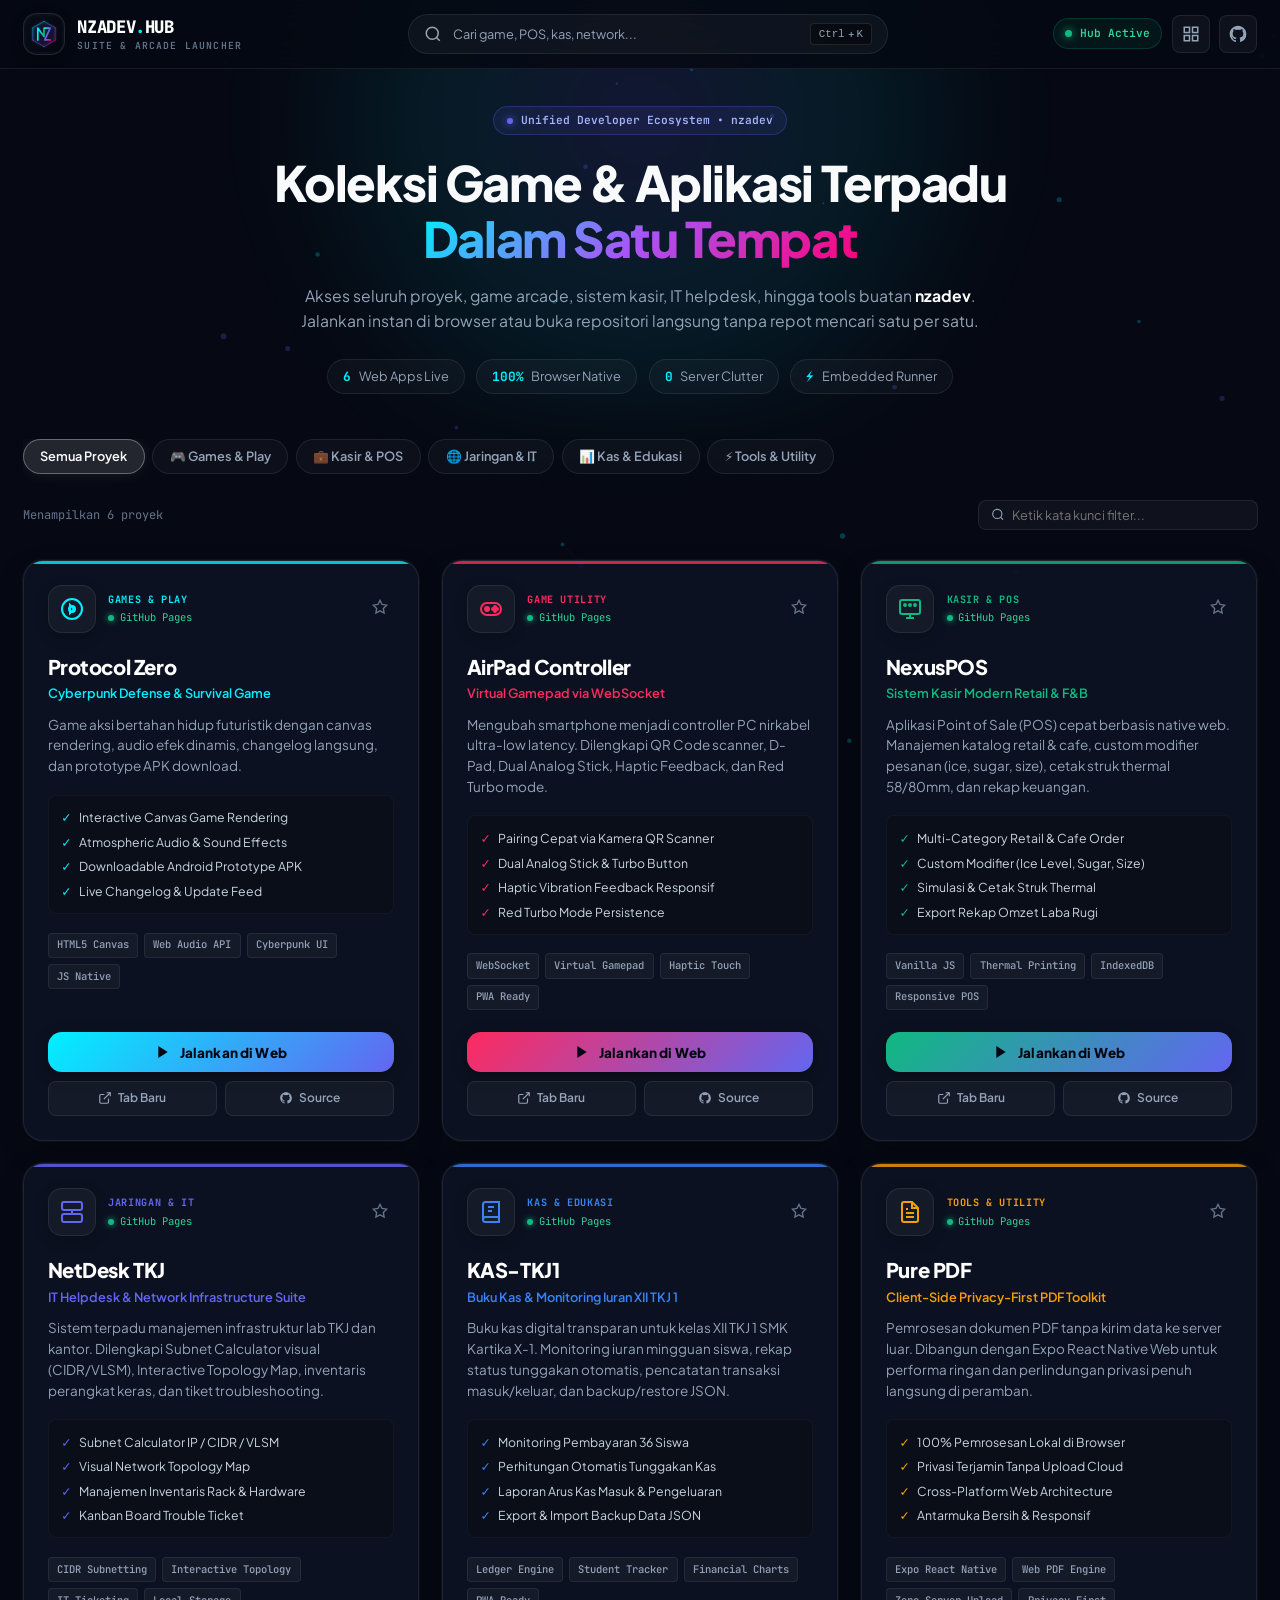
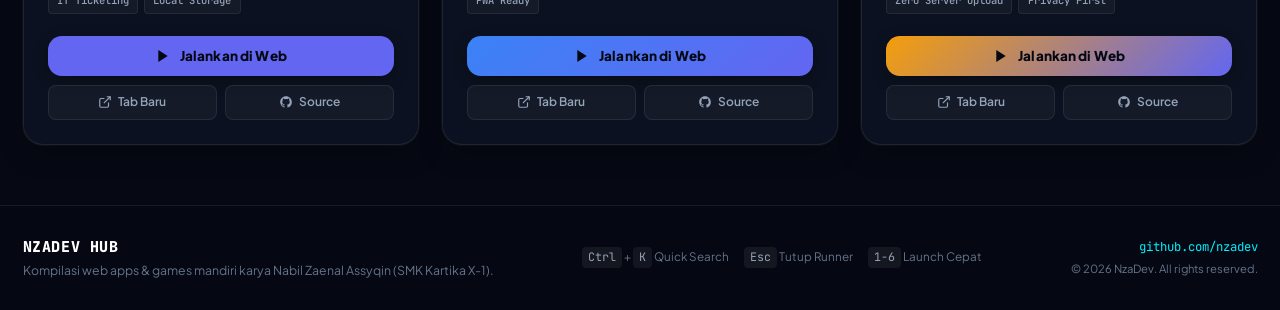
==== index.html @ fe6f4e06 "feat: NzaDev Hub - Unified Arcade & Web App Suite v1.0" ====
<!DOCTYPE html>
<html lang="id">
<head>
  <meta charset="UTF-8">
  <meta name="viewport" content="width=device-width, initial-scale=1.0, maximum-scale=5.0, viewport-fit=cover">
  <meta name="theme-color" content="#060913">
  <meta name="description" content="NzaDev Hub — Portal Terpadu Koleksi Game, Aplikasi Web, Sistem Kasir, Helpdesk IT, dan Utility buatan NzaDev. Langsung jalan di satu web tanpa ribet.">
  <meta name="apple-mobile-web-app-capable" content="yes">
  <meta name="apple-mobile-web-app-status-bar-style" content="black-translucent">
  <title>NzaDev Hub — Koleksi Game &amp; Aplikasi Terpadu</title>

  <link rel="manifest" href="manifest.json">
  <link rel="icon" type="image/svg+xml" href="icon.svg">
  <link rel="apple-touch-icon" href="icon.svg">

  <link rel="preconnect" href="https://fonts.googleapis.com">
  <link rel="preconnect" href="https://fonts.gstatic.com" crossorigin>
  <link href="https://fonts.googleapis.com/css2?family=JetBrains+Mono:wght@400;500;600;700&family=Plus+Jakarta+Sans:wght@400;500;600;700;800&display=swap" rel="stylesheet">

  <link rel="stylesheet" href="style.css">
</head>
<body>
  <div class="ambient-glow" aria-hidden="true"></div>
  <canvas id="ambient-canvas" class="ambient-canvas" aria-hidden="true"></canvas>

  <div class="site-wrapper">
    <header class="topbar">
      <div class="topbar-inner">
        <a href="./" class="brand-link" aria-label="NzaDev Hub Beranda">
          <div class="brand-logo">
            <img src="icon.svg" alt="NzaDev Icon" width="36" height="36">
          </div>
          <div class="brand-titles">
            <span class="brand-name">NZADEV<span class="accent-dot">.</span>HUB</span>
            <span class="brand-tag">SUITE &amp; ARCADE LAUNCHER</span>
          </div>
        </a>

        <div class="topbar-center">
          <button type="button" class="search-trigger" id="search-trigger" aria-label="Cari aplikasi atau game">
            <svg class="search-icon" viewBox="0 0 24 24" width="18" height="18" fill="none" stroke="currentColor" stroke-width="2">
              <circle cx="11" cy="11" r="8"></circle>
              <line x1="21" y1="21" x2="16.65" y2="16.65"></line>
            </svg>
            <span class="search-placeholder">Cari game, POS, kas, network...</span>
            <span class="kbd-badge"><kbd>Ctrl</kbd> + <kbd>K</kbd></span>
          </button>
        </div>

        <div class="topbar-actions">
          <div class="status-indicator" id="network-status" title="Status GitHub Pages Terhubung">
            <span class="status-dot"></span>
            <span class="status-text">Hub Active</span>
          </div>

          <button type="button" class="btn-icon" id="btn-view-toggle" title="Ganti Mode Tampilan (Grid / List)" aria-label="Ganti Tampilan">
            <svg id="view-icon-grid" viewBox="0 0 24 24" width="18" height="18" fill="none" stroke="currentColor" stroke-width="2">
              <rect x="3" y="3" width="7" height="7"></rect>
              <rect x="14" y="3" width="7" height="7"></rect>
              <rect x="14" y="14" width="7" height="7"></rect>
              <rect x="3" y="14" width="7" height="7"></rect>
            </svg>
          </button>

          <a href="https://github.com/nzadev" target="_blank" rel="noopener noreferrer" class="btn-icon" title="Kunjungi Profil GitHub nzadev" aria-label="GitHub nzadev">
            <svg viewBox="0 0 24 24" width="20" height="20" fill="currentColor">
              <path fill-rule="evenodd" clip-rule="evenodd" d="M12 2C6.477 2 2 6.484 2 12.017c0 4.425 2.865 8.18 6.839 9.504.5.092.682-.217.682-.483 0-.237-.008-.868-.013-1.703-2.782.605-3.369-1.343-3.369-1.343-.454-1.158-1.11-1.466-1.11-1.466-.908-.62.069-.608.069-.608 1.003.07 1.53 1.032 1.53 1.032.892 1.53 2.341 1.088 2.91.832.092-.647.35-1.088.636-1.338-2.22-.253-4.555-1.113-4.555-4.951 0-1.093.39-1.988 1.029-2.688-.103-.253-.446-1.272.098-2.65 0 0 .84-.27 2.75 1.026A9.564 9.564 0 0112 6.844c.85.004 1.705.115 2.504.337 1.909-1.296 2.747-1.027 2.747-1.027.546 1.379.202 2.398.1 2.651.64.7 1.028 1.595 1.028 2.688 0 3.848-2.339 4.695-4.566 4.943.359.309.678.92.678 1.855 0 1.338-.012 2.419-.012 2.747 0 .268.18.58.688.482A10.019 10.019 0 0022 12.017C22 6.484 17.522 2 12 2z"/>
            </svg>
          </a>

          <button type="button" class="btn-install hidden" id="btn-install-pwa" aria-label="Install NzaDev Hub">
            <svg viewBox="0 0 24 24" width="16" height="16" fill="none" stroke="currentColor" stroke-width="2">
              <path d="M21 15v4a2 2 0 0 1-2 2H5a2 2 0 0 1-2-2v-4"></path>
              <polyline points="7 10 12 15 17 10"></polyline>
              <line x1="12" y1="15" x2="12" y2="3"></line>
            </svg>
            <span>Install</span>
          </button>
        </div>
      </div>
    </header>

    <main class="main-content">
      <section class="hero-section">
        <div class="hero-badge">
          <span class="badge-pulse"></span>
          <span>Unified Developer Ecosystem • nzadev</span>
        </div>
        <h1 class="hero-title">
          Koleksi Game &amp; Aplikasi Terpadu <span class="text-gradient">Dalam Satu Tempat</span>
        </h1>
        <p class="hero-subtitle">
          Akses seluruh proyek, game arcade, sistem kasir, IT helpdesk, hingga tools buatan <strong class="text-white">nzadev</strong>. Jalankan instan di browser atau buka repositori langsung tanpa repot mencari satu per satu.
        </p>

        <div class="hero-stats">
          <div class="stat-pill">
            <span class="stat-value" id="stat-total-apps">6</span>
            <span class="stat-label">Web Apps Live</span>
          </div>
          <div class="stat-pill">
            <span class="stat-value">100%</span>
            <span class="stat-label">Browser Native</span>
          </div>
          <div class="stat-pill">
            <span class="stat-value">0</span>
            <span class="stat-label">Server Clutter</span>
          </div>
          <div class="stat-pill">
            <span class="stat-value">⚡</span>
            <span class="stat-label">Embedded Runner</span>
          </div>
        </div>

        <div class="pinned-bar-wrapper hidden" id="pinned-bar-wrapper">
          <div class="pinned-bar-header">
            <span class="pinned-bar-title">
              <svg viewBox="0 0 24 24" width="15" height="15" fill="currentColor">
                <polygon points="12 2 15.09 8.26 22 9.27 17 14.14 18.18 21.02 12 17.77 5.82 21.02 7 14.14 2 9.27 8.91 8.26 12 2"></polygon>
              </svg>
              Aplikasi Favorit (Pinned)
            </span>
            <button type="button" class="btn-clear-pinned" id="btn-clear-pinned">Reset Pin</button>
          </div>
          <div class="pinned-bar-items" id="pinned-bar-items"></div>
        </div>
      </section>

      <section class="controls-section">
        <div class="filter-tabs" id="filter-tabs" role="tablist" aria-label="Kategori Aplikasi">
          <button type="button" class="tab-btn active" data-category="all" role="tab" aria-selected="true">
            Semua Proyek
          </button>
          <button type="button" class="tab-btn" data-category="game" role="tab" aria-selected="false">
            🎮 Games &amp; Play
          </button>
          <button type="button" class="tab-btn" data-category="business" role="tab" aria-selected="false">
            💼 Kasir &amp; POS
          </button>
          <button type="button" class="tab-btn" data-category="network" role="tab" aria-selected="false">
            🌐 Jaringan &amp; IT
          </button>
          <button type="button" class="tab-btn" data-category="education" role="tab" aria-selected="false">
            📊 Kas &amp; Edukasi
          </button>
          <button type="button" class="tab-btn" data-category="utility" role="tab" aria-selected="false">
            ⚡ Tools &amp; Utility
          </button>
        </div>

        <div class="filter-info-row">
          <span class="result-count" id="result-count">Menampilkan 6 proyek</span>
          <div class="filter-search-box">
            <svg viewBox="0 0 24 24" width="15" height="15" fill="none" stroke="currentColor" stroke-width="2">
              <circle cx="11" cy="11" r="8"></circle>
              <line x1="21" y1="21" x2="16.65" y2="16.65"></line>
            </svg>
            <input type="text" id="inline-search-input" placeholder="Ketik kata kunci filter..." autocomplete="off">
            <button type="button" id="btn-clear-search" class="btn-clear-search hidden" aria-label="Bersihkan pencarian">✕</button>
          </div>
        </div>
      </section>

      <section class="catalog-section">
        <div class="catalog-grid" id="catalog-grid"></div>
        <div class="empty-state hidden" id="empty-state">
          <div class="empty-icon">🔍</div>
          <h3>Tidak ada aplikasi yang cocok</h3>
          <p>Coba gunakan kata kunci lain atau pilih tab kategori yang berbeda.</p>
          <button type="button" class="btn-primary" id="btn-reset-filters">Reset Filter</button>
        </div>
      </section>
    </main>

    <footer class="footer">
      <div class="footer-inner">
        <div class="footer-left">
          <div class="footer-brand">NZADEV HUB</div>
          <p class="footer-desc">Kompilasi web apps &amp; games mandiri karya Nabil Zaenal Assyqin (SMK Kartika X-1).</p>
        </div>
        <div class="footer-center">
          <div class="shortcuts-guide">
            <span><kbd>Ctrl</kbd> + <kbd>K</kbd> Quick Search</span>
            <span><kbd>Esc</kbd> Tutup Runner</span>
            <span><kbd>1-6</kbd> Launch Cepat</span>
          </div>
        </div>
        <div class="footer-right">
          <a href="https://github.com/nzadev" target="_blank" rel="noopener noreferrer" class="footer-link">
            github.com/nzadev
          </a>
          <span class="footer-copy">&copy; 2026 NzaDev. All rights reserved.</span>
        </div>
      </div>
    </footer>
  </div>

  <!-- EMBEDDED MODAL RUNNER (THEATER SANDBOX) -->
  <div class="runner-modal" id="runner-modal" aria-hidden="true" role="dialog" aria-modal="true">
    <div class="runner-backdrop" id="runner-backdrop"></div>
    <div class="runner-container">
      <header class="runner-header">
        <div class="runner-meta">
          <div class="runner-icon-wrapper" id="runner-icon-wrapper"></div>
          <div class="runner-info">
            <h2 class="runner-title" id="runner-title">Nama Aplikasi</h2>
            <div class="runner-subline">
              <span class="runner-badge" id="runner-category">Kategori</span>
              <span class="runner-url" id="runner-url">https://...</span>
            </div>
          </div>
        </div>

        <div class="runner-controls">
          <button type="button" class="ctrl-btn" id="btn-runner-reload" title="Muat Ulang (Reload)">
            <svg viewBox="0 0 24 24" width="16" height="16" fill="none" stroke="currentColor" stroke-width="2">
              <polyline points="23 4 23 10 17 10"></polyline>
              <polyline points="1 20 1 14 7 14"></polyline>
              <path d="M3.51 9a9 9 0 0 1 14.85-3.36L23 10M1 14l4.64 4.36A9 9 0 0 0 20.49 15"></path>
            </svg>
            <span class="ctrl-label">Reload</span>
          </button>

          <a href="#" target="_blank" rel="noopener noreferrer" class="ctrl-btn" id="btn-runner-newtab" title="Buka di Tab Baru">
            <svg viewBox="0 0 24 24" width="16" height="16" fill="none" stroke="currentColor" stroke-width="2">
              <path d="M18 13v6a2 2 0 0 1-2 2H5a2 2 0 0 1-2-2V8a2 2 0 0 1 2-2h6"></path>
              <polyline points="15 3 21 3 21 9"></polyline>
              <line x1="10" y1="14" x2="21" y2="3"></line>
            </svg>
            <span class="ctrl-label">Tab Baru</span>
          </a>

          <a href="#" target="_blank" rel="noopener noreferrer" class="ctrl-btn" id="btn-runner-repo" title="Buka Repositori GitHub">
            <svg viewBox="0 0 24 24" width="16" height="16" fill="currentColor">
              <path fill-rule="evenodd" clip-rule="evenodd" d="M12 2C6.477 2 2 6.484 2 12.017c0 4.425 2.865 8.18 6.839 9.504.5.092.682-.217.682-.483 0-.237-.008-.868-.013-1.703-2.782.605-3.369-1.343-3.369-1.343-.454-1.158-1.11-1.466-1.11-1.466-.908-.62.069-.608.069-.608 1.003.07 1.53 1.032 1.53 1.032.892 1.53 2.341 1.088 2.91.832.092-.647.35-1.088.636-1.338-2.22-.253-4.555-1.113-4.555-4.951 0-1.093.39-1.988 1.029-2.688-.103-.253-.446-1.272.098-2.65 0 0 .84-.27 2.75 1.026A9.564 9.564 0 0112 6.844c.85.004 1.705.115 2.504.337 1.909-1.296 2.747-1.027 2.747-1.027.546 1.379.202 2.398.1 2.651.64.7 1.028 1.595 1.028 2.688 0 3.848-2.339 4.695-4.566 4.943.359.309.678.92.678 1.855 0 1.338-.012 2.419-.012 2.747 0 .268.18.58.688.482A10.019 10.019 0 0022 12.017C22 6.484 17.522 2 12 2z"/>
            </svg>
            <span class="ctrl-label">Source</span>
          </a>

          <button type="button" class="ctrl-btn" id="btn-runner-fullscreen" title="Layar Penuh (Theater)">
            <svg viewBox="0 0 24 24" width="16" height="16" fill="none" stroke="currentColor" stroke-width="2">
              <path d="M8 3H5a2 2 0 0 0-2 2v3m18 0V5a2 2 0 0 0-2-2h-3m0 18h3a2 2 0 0 0 2-2v-3M3 16v3a2 2 0 0 0 2 2h3"></path>
            </svg>
            <span class="ctrl-label">Fullscreen</span>
          </button>

          <button type="button" class="ctrl-btn btn-close" id="btn-runner-close" title="Tutup (Esc)">
            <svg viewBox="0 0 24 24" width="18" height="18" fill="none" stroke="currentColor" stroke-width="2">
              <line x1="18" y1="6" x2="6" y2="18"></line>
              <line x1="6" y1="6" x2="18" y2="18"></line>
            </svg>
          </button>
        </div>
      </header>

      <div class="runner-body">
        <div class="runner-loader" id="runner-loader">
          <div class="loader-spinner"></div>
          <span class="loader-text" id="runner-loader-text">Memuat aplikasi...</span>
        </div>
        <iframe id="runner-iframe" class="runner-iframe" title="Aplikasi Runner" allow="gamepad; accelerometer; gyroscope; clipboard-write; web-share" loading="lazy"></iframe>
      </div>
    </div>
  </div>

  <!-- COMMAND PALETTE / SPOTLIGHT SEARCH MODAL -->
  <div class="palette-modal" id="palette-modal" aria-hidden="true" role="dialog" aria-modal="true">
    <div class="palette-backdrop" id="palette-backdrop"></div>
    <div class="palette-card">
      <div class="palette-input-row">
        <svg class="palette-search-icon" viewBox="0 0 24 24" width="20" height="20" fill="none" stroke="currentColor" stroke-width="2">
          <circle cx="11" cy="11" r="8"></circle>
          <line x1="21" y1="21" x2="16.65" y2="16.65"></line>
        </svg>
        <input type="text" id="palette-input" placeholder="Cari aplikasi, ketik nama atau fungsi..." autocomplete="off">
        <span class="palette-esc-badge"><kbd>Esc</kbd></span>
      </div>

      <div class="palette-results" id="palette-results"></div>

      <div class="palette-footer">
        <div class="palette-hint">
          <span><kbd>↑</kbd> <kbd>↓</kbd> Navigasi</span>
          <span><kbd>↵</kbd> Jalankan</span>
          <span><kbd>Esc</kbd> Tutup</span>
        </div>
        <span class="palette-count" id="palette-count">6 Proyek</span>
      </div>
    </div>
  </div>

  <script src="app.js"></script>
</body>
</html>
---- style.css ----
:root {
  --bg-main: #060913;
  --bg-surface: #0a0f1d;
  --bg-card: rgba(14, 21, 38, 0.72);
  --bg-card-hover: rgba(20, 30, 55, 0.85);
  --bg-elevated: #111a30;
  
  --border-subtle: rgba(255, 255, 255, 0.08);
  --border-glow: rgba(0, 240, 255, 0.25);
  --border-active: rgba(99, 102, 241, 0.4);

  --text-main: #f8fafc;
  --text-muted: #94a3b8;
  --text-dim: #64748b;
  
  --accent-cyan: #00f0ff;
  --accent-pink: #ff0077;
  --accent-indigo: #6366f1;
  --accent-emerald: #10b981;
  --accent-amber: #f59e0b;
  --accent-blue: #3b82f6;

  --font-sans: 'Plus Jakarta Sans', system-ui, -apple-system, sans-serif;
  --font-mono: 'JetBrains Mono', ui-monospace, monospace;

  --radius-sm: 8px;
  --radius-md: 14px;
  --radius-lg: 20px;
  --radius-full: 9999px;

  --shadow-card: 0 10px 30px -10px rgba(0, 0, 0, 0.5), 0 0 1px 1px rgba(255, 255, 255, 0.05);
  --shadow-glow: 0 0 40px -10px rgba(0, 240, 255, 0.15);

  --transition-fast: 160ms cubic-bezier(0.4, 0, 0.2, 1);
  --transition-normal: 260ms cubic-bezier(0.4, 0, 0.2, 1);
}

*, *::before, *::after {
  box-sizing: border-box;
  margin: 0;
  padding: 0;
}

html, body {
  background-color: var(--bg-main);
  color: var(--text-main);
  font-family: var(--font-sans);
  font-size: 15px;
  line-height: 1.5;
  min-height: 100vh;
  -webkit-font-smoothing: antialiased;
  -moz-osx-font-smoothing: grayscale;
}

body {
  position: relative;
  overflow-x: hidden;
}

.ambient-glow {
  position: fixed;
  top: -20%;
  left: 50%;
  transform: translateX(-50%);
  width: 900px;
  height: 600px;
  background: radial-gradient(circle at center, rgba(99, 102, 241, 0.15), rgba(0, 240, 255, 0.08) 40%, transparent 70%);
  pointer-events: none;
  z-index: 0;
  filter: blur(40px);
}

.ambient-canvas {
  position: fixed;
  inset: 0;
  width: 100%;
  height: 100%;
  pointer-events: none;
  z-index: 0;
  opacity: 0.45;
}

.site-wrapper {
  position: relative;
  z-index: 1;
  display: flex;
  flex-direction: column;
  min-height: 100vh;
}

/* TOPBAR */
.topbar {
  position: sticky;
  top: 0;
  z-index: 40;
  backdrop-filter: blur(20px);
  -webkit-backdrop-filter: blur(20px);
  background: rgba(6, 9, 19, 0.82);
  border-bottom: 1px solid var(--border-subtle);
}

.topbar-inner {
  max-width: 1280px;
  margin: 0 auto;
  padding: 0.85rem 1.5rem;
  display: flex;
  align-items: center;
  justify-content: space-between;
  gap: 1.25rem;
}

.brand-link {
  display: flex;
  align-items: center;
  gap: 0.85rem;
  text-decoration: none;
  color: inherit;
  flex-shrink: 0;
}

.brand-logo {
  display: flex;
  align-items: center;
  justify-content: center;
  width: 42px;
  height: 42px;
  border-radius: var(--radius-md);
  background: rgba(255, 255, 255, 0.03);
  border: 1px solid rgba(255, 255, 255, 0.1);
  box-shadow: 0 4px 12px rgba(0, 0, 0, 0.3);
  transition: transform var(--transition-fast), border-color var(--transition-fast);
}

.brand-link:hover .brand-logo {
  transform: scale(1.05);
  border-color: var(--accent-cyan);
}

.brand-titles {
  display: flex;
  flex-direction: column;
}

.brand-name {
  font-family: var(--font-mono);
  font-weight: 800;
  font-size: 1.15rem;
  letter-spacing: -0.02em;
  color: #ffffff;
}

.accent-dot {
  color: var(--accent-cyan);
}

.brand-tag {
  font-family: var(--font-mono);
  font-size: 0.65rem;
  font-weight: 600;
  letter-spacing: 0.12em;
  color: var(--text-dim);
}

.topbar-center {
  flex: 1;
  max-width: 480px;
}

.search-trigger {
  width: 100%;
  display: flex;
  align-items: center;
  gap: 0.75rem;
  padding: 0.55rem 1rem;
  background: rgba(255, 255, 255, 0.04);
  border: 1px solid var(--border-subtle);
  border-radius: var(--radius-full);
  color: var(--text-muted);
  font-family: var(--font-sans);
  font-size: 0.85rem;
  cursor: pointer;
  transition: all var(--transition-fast);
}

.search-trigger:hover {
  background: rgba(255, 255, 255, 0.07);
  border-color: rgba(255, 255, 255, 0.18);
  color: var(--text-main);
}

.search-placeholder {
  flex: 1;
  text-align: left;
  white-space: nowrap;
  overflow: hidden;
  text-overflow: ellipsis;
}

.kbd-badge {
  display: inline-flex;
  align-items: center;
  gap: 0.2rem;
  font-family: var(--font-mono);
  font-size: 0.72rem;
  background: rgba(0, 0, 0, 0.4);
  padding: 0.2rem 0.5rem;
  border-radius: 4px;
  border: 1px solid rgba(255, 255, 255, 0.1);
  color: var(--text-muted);
}

.topbar-actions {
  display: flex;
  align-items: center;
  gap: 0.65rem;
  flex-shrink: 0;
}

.status-indicator {
  display: inline-flex;
  align-items: center;
  gap: 0.5rem;
  padding: 0.4rem 0.75rem;
  background: rgba(16, 185, 129, 0.08);
  border: 1px solid rgba(16, 185, 129, 0.2);
  border-radius: var(--radius-full);
  font-family: var(--font-mono);
  font-size: 0.75rem;
  font-weight: 600;
  color: #34d399;
}

.status-dot {
  width: 7px;
  height: 7px;
  border-radius: 50%;
  background-color: #10b981;
  box-shadow: 0 0 8px #10b981;
  animation: pulse-dot 2s infinite ease-in-out;
}

@keyframes pulse-dot {
  0%, 100% { opacity: 1; transform: scale(1); }
  50% { opacity: 0.4; transform: scale(0.85); }
}

.btn-icon {
  display: flex;
  align-items: center;
  justify-content: center;
  width: 38px;
  height: 38px;
  border-radius: var(--radius-sm);
  background: rgba(255, 255, 255, 0.04);
  border: 1px solid var(--border-subtle);
  color: var(--text-muted);
  cursor: pointer;
  text-decoration: none;
  transition: all var(--transition-fast);
}

.btn-icon:hover {
  background: rgba(255, 255, 255, 0.09);
  color: #ffffff;
  border-color: rgba(255, 255, 255, 0.2);
}

.btn-install {
  display: inline-flex;
  align-items: center;
  gap: 0.4rem;
  padding: 0.45rem 0.85rem;
  background: linear-gradient(135deg, var(--accent-cyan), var(--accent-indigo));
  border: none;
  border-radius: var(--radius-full);
  color: #060913;
  font-family: var(--font-sans);
  font-size: 0.82rem;
  font-weight: 700;
  cursor: pointer;
  transition: transform var(--transition-fast), filter var(--transition-fast);
}

.btn-install:hover {
  filter: brightness(1.1);
  transform: translateY(-1px);
}

/* MAIN CONTENT */
.main-content {
  flex: 1;
  max-width: 1280px;
  margin: 0 auto;
  padding: 2.5rem 1.5rem 4rem;
  width: 100%;
}

/* HERO */
.hero-section {
  text-align: center;
  max-width: 860px;
  margin: 0 auto 3rem;
}

.hero-badge {
  display: inline-flex;
  align-items: center;
  gap: 0.5rem;
  padding: 0.35rem 0.9rem;
  background: rgba(99, 102, 241, 0.1);
  border: 1px solid rgba(99, 102, 241, 0.25);
  border-radius: var(--radius-full);
  font-family: var(--font-mono);
  font-size: 0.75rem;
  font-weight: 600;
  color: #a5b4fc;
  margin-bottom: 1.25rem;
}

.badge-pulse {
  width: 6px;
  height: 6px;
  border-radius: 50%;
  background: #6366f1;
  box-shadow: 0 0 8px #6366f1;
}

.hero-title {
  font-size: clamp(2rem, 4vw, 3.25rem);
  font-weight: 800;
  letter-spacing: -0.03em;
  line-height: 1.15;
  margin-bottom: 1.1rem;
}

.text-gradient {
  background: linear-gradient(135deg, #00f0ff 0%, #a855f7 50%, #ff0077 100%);
  -webkit-background-clip: text;
  -webkit-text-fill-color: transparent;
}

.hero-subtitle {
  font-size: 1.05rem;
  color: var(--text-muted);
  line-height: 1.6;
  max-width: 720px;
  margin: 0 auto 1.75rem;
}

.text-white {
  color: #ffffff;
}

.hero-stats {
  display: flex;
  align-items: center;
  justify-content: center;
  flex-wrap: wrap;
  gap: 0.75rem;
  margin-bottom: 2rem;
}

.stat-pill {
  display: inline-flex;
  align-items: center;
  gap: 0.5rem;
  padding: 0.45rem 1rem;
  background: rgba(255, 255, 255, 0.03);
  border: 1px solid var(--border-subtle);
  border-radius: var(--radius-full);
  font-size: 0.85rem;
}

.stat-value {
  font-family: var(--font-mono);
  font-weight: 700;
  color: var(--accent-cyan);
}

.stat-label {
  color: var(--text-muted);
}

/* PINNED BAR */
.pinned-bar-wrapper {
  background: rgba(255, 255, 255, 0.02);
  border: 1px dashed rgba(255, 255, 255, 0.12);
  border-radius: var(--radius-md);
  padding: 0.85rem 1.25rem;
  margin-top: 1.5rem;
  text-align: left;
}

.pinned-bar-header {
  display: flex;
  align-items: center;
  justify-content: space-between;
  margin-bottom: 0.65rem;
}

.pinned-bar-title {
  display: flex;
  align-items: center;
  gap: 0.4rem;
  font-size: 0.8rem;
  font-weight: 700;
  text-transform: uppercase;
  letter-spacing: 0.06em;
  color: var(--accent-amber);
}

.btn-clear-pinned {
  background: transparent;
  border: none;
  font-size: 0.72rem;
  font-family: var(--font-mono);
  color: var(--text-dim);
  cursor: pointer;
  text-decoration: underline;
}

.btn-clear-pinned:hover {
  color: var(--text-muted);
}

.pinned-bar-items {
  display: flex;
  flex-wrap: wrap;
  gap: 0.5rem;
}

.pinned-chip {
  display: inline-flex;
  align-items: center;
  gap: 0.5rem;
  padding: 0.35rem 0.75rem;
  background: rgba(255, 255, 255, 0.05);
  border: 1px solid var(--border-subtle);
  border-radius: var(--radius-full);
  color: var(--text-main);
  font-size: 0.82rem;
  font-weight: 600;
  cursor: pointer;
  transition: all var(--transition-fast);
}

.pinned-chip:hover {
  background: rgba(255, 255, 255, 0.1);
  border-color: var(--accent-cyan);
  transform: translateY(-1px);
}

/* CONTROLS (TABS & SEARCH) */
.controls-section {
  margin-bottom: 2rem;
}

.filter-tabs {
  display: flex;
  align-items: center;
  gap: 0.5rem;
  overflow-x: auto;
  padding-bottom: 0.75rem;
  scrollbar-width: none;
}

.filter-tabs::-webkit-scrollbar {
  display: none;
}

.tab-btn {
  padding: 0.55rem 1.1rem;
  background: rgba(255, 255, 255, 0.03);
  border: 1px solid var(--border-subtle);
  border-radius: var(--radius-full);
  color: var(--text-muted);
  font-family: var(--font-sans);
  font-size: 0.85rem;
  font-weight: 600;
  cursor: pointer;
  white-space: nowrap;
  transition: all var(--transition-fast);
}

.tab-btn:hover {
  background: rgba(255, 255, 255, 0.06);
  color: var(--text-main);
}

.tab-btn.active {
  background: rgba(255, 255, 255, 0.12);
  border-color: rgba(255, 255, 255, 0.3);
  color: #ffffff;
  box-shadow: 0 0 15px rgba(255, 255, 255, 0.08);
}

.filter-info-row {
  display: flex;
  align-items: center;
  justify-content: space-between;
  margin-top: 1rem;
  gap: 1rem;
}

.result-count {
  font-family: var(--font-mono);
  font-size: 0.8rem;
  color: var(--text-dim);
}

.filter-search-box {
  display: flex;
  align-items: center;
  gap: 0.5rem;
  padding: 0.4rem 0.85rem;
  background: rgba(255, 255, 255, 0.04);
  border: 1px solid var(--border-subtle);
  border-radius: var(--radius-sm);
  color: var(--text-muted);
  width: 100%;
  max-width: 280px;
}

.filter-search-box:focus-within {
  border-color: var(--accent-cyan);
  background: rgba(255, 255, 255, 0.06);
}

.filter-search-box input {
  background: transparent;
  border: none;
  outline: none;
  color: var(--text-main);
  font-family: var(--font-sans);
  font-size: 0.85rem;
  width: 100%;
}

.btn-clear-search {
  background: transparent;
  border: none;
  color: var(--text-dim);
  cursor: pointer;
  font-size: 0.8rem;
}

/* CATALOG GRID */
.catalog-grid {
  display: grid;
  grid-template-columns: repeat(auto-fill, minmax(360px, 1fr));
  gap: 1.5rem;
}

/* LIST VIEW MODE */
.catalog-grid.list-view {
  grid-template-columns: 1fr;
  gap: 1rem;
}

/* APP CARD */
.app-card {
  position: relative;
  background: var(--bg-card);
  backdrop-filter: blur(16px);
  -webkit-backdrop-filter: blur(16px);
  border: 1px solid var(--border-subtle);
  border-radius: var(--radius-lg);
  padding: 1.6rem;
  display: flex;
  flex-direction: column;
  box-shadow: var(--shadow-card);
  transition: transform var(--transition-normal), border-color var(--transition-normal), box-shadow var(--transition-normal);
  overflow: hidden;
}

.app-card::before {
  content: '';
  position: absolute;
  top: 0;
  left: 0;
  right: 0;
  height: 3px;
  background: var(--card-accent, var(--accent-cyan));
  opacity: 0.8;
  transition: opacity var(--transition-fast), height var(--transition-fast);
}

.app-card:hover {
  transform: translateY(-4px);
  border-color: rgba(255, 255, 255, 0.2);
  box-shadow: 0 16px 36px -12px rgba(0, 0, 0, 0.7), 0 0 30px -10px var(--card-accent, rgba(0, 240, 255, 0.2));
}

.app-card:hover::before {
  height: 4px;
  opacity: 1;
}

.card-topbar {
  display: flex;
  align-items: center;
  justify-content: space-between;
  margin-bottom: 1.25rem;
}

.card-icon-group {
  display: flex;
  align-items: center;
  gap: 0.85rem;
}

.card-icon {
  width: 48px;
  height: 48px;
  border-radius: var(--radius-md);
  display: flex;
  align-items: center;
  justify-content: center;
  background: rgba(255, 255, 255, 0.04);
  border: 1px solid var(--border-subtle);
  color: var(--card-accent, var(--accent-cyan));
  box-shadow: 0 4px 14px rgba(0, 0, 0, 0.2);
}

.card-badge-row {
  display: flex;
  flex-direction: column;
  gap: 0.2rem;
}

.category-tag {
  font-family: var(--font-mono);
  font-size: 0.68rem;
  font-weight: 700;
  letter-spacing: 0.06em;
  text-transform: uppercase;
  color: var(--card-accent, var(--accent-cyan));
}

.status-badge {
  display: inline-flex;
  align-items: center;
  gap: 0.35rem;
  font-family: var(--font-mono);
  font-size: 0.7rem;
  color: var(--text-dim);
}

.status-badge.live {
  color: #34d399;
}

.status-badge.live::before {
  content: '';
  width: 6px;
  height: 6px;
  border-radius: 50%;
  background: #10b981;
  box-shadow: 0 0 6px #10b981;
}

.status-badge.local::before {
  content: '';
  width: 6px;
  height: 6px;
  border-radius: 50%;
  background: var(--accent-amber);
}

.card-pin-btn {
  background: transparent;
  border: none;
  color: var(--text-dim);
  cursor: pointer;
  padding: 0.4rem;
  border-radius: var(--radius-sm);
  transition: all var(--transition-fast);
}

.card-pin-btn:hover {
  color: var(--accent-amber);
  background: rgba(255, 255, 255, 0.05);
}

.card-pin-btn.pinned {
  color: var(--accent-amber);
}

.card-title-group {
  margin-bottom: 0.75rem;
}

.card-title {
  font-size: 1.35rem;
  font-weight: 800;
  letter-spacing: -0.02em;
  color: #ffffff;
  display: flex;
  align-items: center;
  gap: 0.5rem;
}

.card-subtitle {
  font-size: 0.85rem;
  font-weight: 600;
  color: var(--card-accent, var(--accent-cyan));
  margin-top: 0.15rem;
}

.card-desc {
  font-size: 0.9rem;
  color: var(--text-muted);
  line-height: 1.55;
  margin-bottom: 1.15rem;
}

.card-features {
  list-style: none;
  display: flex;
  flex-direction: column;
  gap: 0.4rem;
  margin-bottom: 1.25rem;
  background: rgba(0, 0, 0, 0.2);
  padding: 0.85rem;
  border-radius: var(--radius-sm);
  border: 1px solid rgba(255, 255, 255, 0.04);
}

.card-feature-item {
  display: flex;
  align-items: center;
  gap: 0.5rem;
  font-size: 0.82rem;
  color: #cbd5e1;
}

.feature-check {
  color: var(--card-accent, var(--accent-emerald));
  font-weight: bold;
}

.card-tech-pills {
  display: flex;
  flex-wrap: wrap;
  gap: 0.4rem;
  margin-bottom: 1.5rem;
}

.tech-pill {
  font-family: var(--font-mono);
  font-size: 0.7rem;
  font-weight: 500;
  padding: 0.25rem 0.55rem;
  background: rgba(255, 255, 255, 0.04);
  border: 1px solid rgba(255, 255, 255, 0.07);
  border-radius: 4px;
  color: var(--text-muted);
}

/* CARD ACTIONS */
.card-actions {
  margin-top: auto;
  display: flex;
  flex-direction: column;
  gap: 0.6rem;
}

.btn-launch-primary {
  width: 100%;
  display: flex;
  align-items: center;
  justify-content: center;
  gap: 0.6rem;
  padding: 0.75rem 1rem;
  background: linear-gradient(135deg, var(--card-accent, var(--accent-cyan)), var(--accent-indigo));
  border: none;
  border-radius: var(--radius-md);
  color: #040812;
  font-family: var(--font-sans);
  font-size: 0.9rem;
  font-weight: 800;
  letter-spacing: 0.01em;
  cursor: pointer;
  box-shadow: 0 4px 16px -2px rgba(0, 0, 0, 0.4);
  transition: all var(--transition-fast);
}

.btn-launch-primary:hover {
  filter: brightness(1.12);
  transform: translateY(-1px);
  box-shadow: 0 6px 20px -2px var(--card-accent, rgba(0, 240, 255, 0.4));
}

.card-sub-actions {
  display: grid;
  grid-template-columns: 1fr 1fr;
  gap: 0.5rem;
}

.btn-sub-action {
  display: flex;
  align-items: center;
  justify-content: center;
  gap: 0.4rem;
  padding: 0.5rem 0.75rem;
  background: rgba(255, 255, 255, 0.04);
  border: 1px solid var(--border-subtle);
  border-radius: var(--radius-sm);
  color: var(--text-muted);
  text-decoration: none;
  font-size: 0.8rem;
  font-weight: 600;
  transition: all var(--transition-fast);
}

.btn-sub-action:hover {
  background: rgba(255, 255, 255, 0.09);
  color: #ffffff;
  border-color: rgba(255, 255, 255, 0.18);
}

/* LIST VIEW OVERRIDES */
.catalog-grid.list-view .app-card {
  padding: 1.25rem;
}

.catalog-grid.list-view .card-topbar {
  margin-bottom: 0.75rem;
}

.catalog-grid.list-view .card-features {
  display: grid;
  grid-template-columns: repeat(auto-fit, minmax(200px, 1fr));
}

.catalog-grid.list-view .card-actions {
  display: grid;
  grid-template-columns: 1.5fr 1fr;
  align-items: center;
}

/* EMPTY STATE */
.empty-state {
  text-align: center;
  padding: 4rem 1rem;
  background: rgba(255, 255, 255, 0.02);
  border: 1px dashed var(--border-subtle);
  border-radius: var(--radius-lg);
  max-width: 500px;
  margin: 2rem auto;
}

.empty-icon {
  font-size: 2.5rem;
  margin-bottom: 1rem;
}

.empty-state h3 {
  font-size: 1.25rem;
  color: #ffffff;
  margin-bottom: 0.5rem;
}

.empty-state p {
  color: var(--text-muted);
  font-size: 0.9rem;
  margin-bottom: 1.5rem;
}

.btn-primary {
  padding: 0.6rem 1.2rem;
  background: var(--accent-indigo);
  border: none;
  border-radius: var(--radius-full);
  color: #ffffff;
  font-weight: 600;
  cursor: pointer;
  transition: filter var(--transition-fast);
}

.btn-primary:hover {
  filter: brightness(1.15);
}

/* RUNNER MODAL (THEATER SANDBOX) */
.runner-modal {
  position: fixed;
  inset: 0;
  z-index: 100;
  display: flex;
  align-items: center;
  justify-content: center;
  padding: 1rem;
  opacity: 0;
  pointer-events: none;
  transition: opacity var(--transition-normal);
}

.runner-modal.active {
  opacity: 1;
  pointer-events: auto;
}

.runner-backdrop {
  position: absolute;
  inset: 0;
  background: rgba(3, 6, 14, 0.85);
  backdrop-filter: blur(12px);
  -webkit-backdrop-filter: blur(12px);
}

.runner-container {
  position: relative;
  z-index: 2;
  width: 100%;
  max-width: 1360px;
  height: 94vh;
  background: #090e1a;
  border: 1px solid rgba(255, 255, 255, 0.12);
  border-radius: var(--radius-lg);
  display: flex;
  flex-direction: column;
  overflow: hidden;
  box-shadow: 0 25px 60px -15px rgba(0, 0, 0, 0.8), 0 0 50px -10px rgba(0, 240, 255, 0.2);
  transform: scale(0.96);
  transition: transform var(--transition-normal);
}

.runner-modal.active .runner-container {
  transform: scale(1);
}

.runner-container.fullscreen {
  max-width: 100vw;
  height: 100vh;
  border-radius: 0;
  border: none;
}

.runner-header {
  padding: 0.75rem 1.25rem;
  background: #0d1424;
  border-bottom: 1px solid var(--border-subtle);
  display: flex;
  align-items: center;
  justify-content: space-between;
  gap: 1rem;
}

.runner-meta {
  display: flex;
  align-items: center;
  gap: 0.85rem;
  min-width: 0;
}

.runner-icon-wrapper {
  width: 38px;
  height: 38px;
  border-radius: var(--radius-sm);
  display: flex;
  align-items: center;
  justify-content: center;
  background: rgba(255, 255, 255, 0.05);
  border: 1px solid var(--border-subtle);
  flex-shrink: 0;
}

.runner-info {
  min-width: 0;
}

.runner-title {
  font-size: 1.05rem;
  font-weight: 700;
  color: #ffffff;
  white-space: nowrap;
  overflow: hidden;
  text-overflow: ellipsis;
}

.runner-subline {
  display: flex;
  align-items: center;
  gap: 0.6rem;
}

.runner-badge {
  font-family: var(--font-mono);
  font-size: 0.65rem;
  font-weight: 700;
  text-transform: uppercase;
  color: var(--accent-cyan);
}

.runner-url {
  font-family: var(--font-mono);
  font-size: 0.72rem;
  color: var(--text-dim);
  white-space: nowrap;
  overflow: hidden;
  text-overflow: ellipsis;
}

.runner-controls {
  display: flex;
  align-items: center;
  gap: 0.5rem;
  flex-shrink: 0;
}

.ctrl-btn {
  display: inline-flex;
  align-items: center;
  gap: 0.4rem;
  padding: 0.45rem 0.75rem;
  background: rgba(255, 255, 255, 0.05);
  border: 1px solid var(--border-subtle);
  border-radius: var(--radius-sm);
  color: var(--text-muted);
  font-family: var(--font-sans);
  font-size: 0.8rem;
  font-weight: 600;
  cursor: pointer;
  text-decoration: none;
  transition: all var(--transition-fast);
}

.ctrl-btn:hover {
  background: rgba(255, 255, 255, 0.1);
  color: #ffffff;
  border-color: rgba(255, 255, 255, 0.2);
}

.ctrl-btn.btn-close {
  background: rgba(239, 68, 68, 0.12);
  border-color: rgba(239, 68, 68, 0.25);
  color: #f87171;
  padding: 0.45rem 0.6rem;
}

.ctrl-btn.btn-close:hover {
  background: rgba(239, 68, 68, 0.25);
  color: #ffffff;
}

.runner-body {
  position: relative;
  flex: 1;
  background: #000000;
  overflow: hidden;
}

.runner-loader {
  position: absolute;
  inset: 0;
  display: flex;
  flex-direction: column;
  align-items: center;
  justify-content: center;
  gap: 1rem;
  background: #090e1a;
  z-index: 5;
  transition: opacity 200ms ease;
}

.runner-loader.hidden {
  opacity: 0;
  pointer-events: none;
}

.loader-spinner {
  width: 36px;
  height: 36px;
  border: 3px solid rgba(255, 255, 255, 0.1);
  border-top-color: var(--accent-cyan);
  border-radius: 50%;
  animation: spin 0.8s linear infinite;
}

@keyframes spin {
  to { transform: rotate(360deg); }
}

.loader-text {
  font-family: var(--font-mono);
  font-size: 0.85rem;
  color: var(--text-muted);
}

.runner-iframe {
  width: 100%;
  height: 100%;
  border: none;
  display: block;
  background: #000000;
}

/* COMMAND PALETTE */
.palette-modal {
  position: fixed;
  inset: 0;
  z-index: 120;
  display: flex;
  align-items: flex-start;
  justify-content: center;
  padding: 10vh 1rem 1rem;
  opacity: 0;
  pointer-events: none;
  transition: opacity var(--transition-fast);
}

.palette-modal.active {
  opacity: 1;
  pointer-events: auto;
}

.palette-backdrop {
  position: absolute;
  inset: 0;
  background: rgba(3, 6, 14, 0.8);
  backdrop-filter: blur(10px);
  -webkit-backdrop-filter: blur(10px);
}

.palette-card {
  position: relative;
  z-index: 2;
  width: 100%;
  max-width: 620px;
  background: #0d1424;
  border: 1px solid rgba(255, 255, 255, 0.15);
  border-radius: var(--radius-lg);
  box-shadow: 0 20px 50px rgba(0, 0, 0, 0.7), 0 0 40px -10px rgba(99, 102, 241, 0.3);
  overflow: hidden;
  transform: translateY(-10px);
  transition: transform var(--transition-fast);
}

.palette-modal.active .palette-card {
  transform: translateY(0);
}

.palette-input-row {
  display: flex;
  align-items: center;
  gap: 0.75rem;
  padding: 1rem 1.25rem;
  border-bottom: 1px solid var(--border-subtle);
}

.palette-search-icon {
  color: var(--text-dim);
}

.palette-input-row input {
  flex: 1;
  background: transparent;
  border: none;
  outline: none;
  font-family: var(--font-sans);
  font-size: 1.05rem;
  color: #ffffff;
}

.palette-esc-badge {
  font-family: var(--font-mono);
  font-size: 0.75rem;
  background: rgba(255, 255, 255, 0.05);
  padding: 0.2rem 0.5rem;
  border-radius: 4px;
  color: var(--text-dim);
}

.palette-results {
  max-height: 380px;
  overflow-y: auto;
  padding: 0.5rem;
}

.palette-item {
  display: flex;
  align-items: center;
  justify-content: space-between;
  gap: 1rem;
  padding: 0.75rem 1rem;
  border-radius: var(--radius-md);
  cursor: pointer;
  transition: background var(--transition-fast);
}

.palette-item:hover, .palette-item.selected {
  background: rgba(99, 102, 241, 0.15);
}

.palette-item-left {
  display: flex;
  align-items: center;
  gap: 0.85rem;
  min-width: 0;
}

.palette-item-icon {
  width: 34px;
  height: 34px;
  border-radius: var(--radius-sm);
  display: flex;
  align-items: center;
  justify-content: center;
  background: rgba(255, 255, 255, 0.05);
  color: var(--palette-accent, var(--accent-cyan));
  flex-shrink: 0;
}

.palette-item-titles {
  min-width: 0;
}

.palette-item-name {
  font-size: 0.95rem;
  font-weight: 700;
  color: #ffffff;
  white-space: nowrap;
  overflow: hidden;
  text-overflow: ellipsis;
}

.palette-item-sub {
  font-size: 0.78rem;
  color: var(--text-dim);
  white-space: nowrap;
  overflow: hidden;
  text-overflow: ellipsis;
}

.palette-item-right {
  display: flex;
  align-items: center;
  gap: 0.5rem;
  flex-shrink: 0;
}

.palette-category-badge {
  font-family: var(--font-mono);
  font-size: 0.68rem;
  font-weight: 600;
  padding: 0.2rem 0.5rem;
  background: rgba(255, 255, 255, 0.05);
  border-radius: 4px;
  color: var(--text-muted);
}

.palette-footer {
  display: flex;
  align-items: center;
  justify-content: space-between;
  padding: 0.65rem 1.25rem;
  background: rgba(0, 0, 0, 0.25);
  border-top: 1px solid var(--border-subtle);
  font-size: 0.75rem;
  color: var(--text-dim);
}

.palette-hint {
  display: flex;
  align-items: center;
  gap: 0.85rem;
}

.palette-hint kbd {
  background: rgba(255, 255, 255, 0.06);
  padding: 0.15rem 0.35rem;
  border-radius: 3px;
  font-family: var(--font-mono);
}

/* FOOTER */
.footer {
  border-top: 1px solid var(--border-subtle);
  background: rgba(6, 9, 19, 0.9);
  padding: 2rem 1.5rem;
  margin-top: auto;
}

.footer-inner {
  max-width: 1280px;
  margin: 0 auto;
  display: flex;
  align-items: center;
  justify-content: space-between;
  flex-wrap: wrap;
  gap: 1.5rem;
}

.footer-brand {
  font-family: var(--font-mono);
  font-weight: 800;
  font-size: 1rem;
  letter-spacing: 0.04em;
  color: #ffffff;
}

.footer-desc {
  font-size: 0.82rem;
  color: var(--text-dim);
  margin-top: 0.2rem;
}

.shortcuts-guide {
  display: flex;
  align-items: center;
  gap: 1rem;
  font-size: 0.78rem;
  color: var(--text-dim);
}

.shortcuts-guide kbd {
  background: rgba(255, 255, 255, 0.06);
  padding: 0.15rem 0.4rem;
  border-radius: 4px;
  font-family: var(--font-mono);
  color: var(--text-muted);
}

.footer-right {
  display: flex;
  flex-direction: column;
  align-items: flex-end;
  gap: 0.25rem;
}

.footer-link {
  color: var(--accent-cyan);
  text-decoration: none;
  font-family: var(--font-mono);
  font-size: 0.82rem;
}

.footer-link:hover {
  text-decoration: underline;
}

.footer-copy {
  font-size: 0.75rem;
  color: var(--text-dim);
}

/* UTILITY CLASSES */
.hidden {
  display: none !important;
}

/* RESPONSIVE BREAKPOINTS */
@media (max-width: 840px) {
  .topbar-center {
    display: none;
  }

  .catalog-grid {
    grid-template-columns: 1fr;
  }

  .footer-inner {
    flex-direction: column;
    align-items: flex-start;
  }

  .footer-right {
    align-items: flex-start;
  }

  .shortcuts-guide {
    flex-wrap: wrap;
    gap: 0.5rem;
  }

  .runner-controls .ctrl-label {
    display: none;
  }

  .runner-container {
    height: 98vh;
    border-radius: var(--radius-md);
  }
}
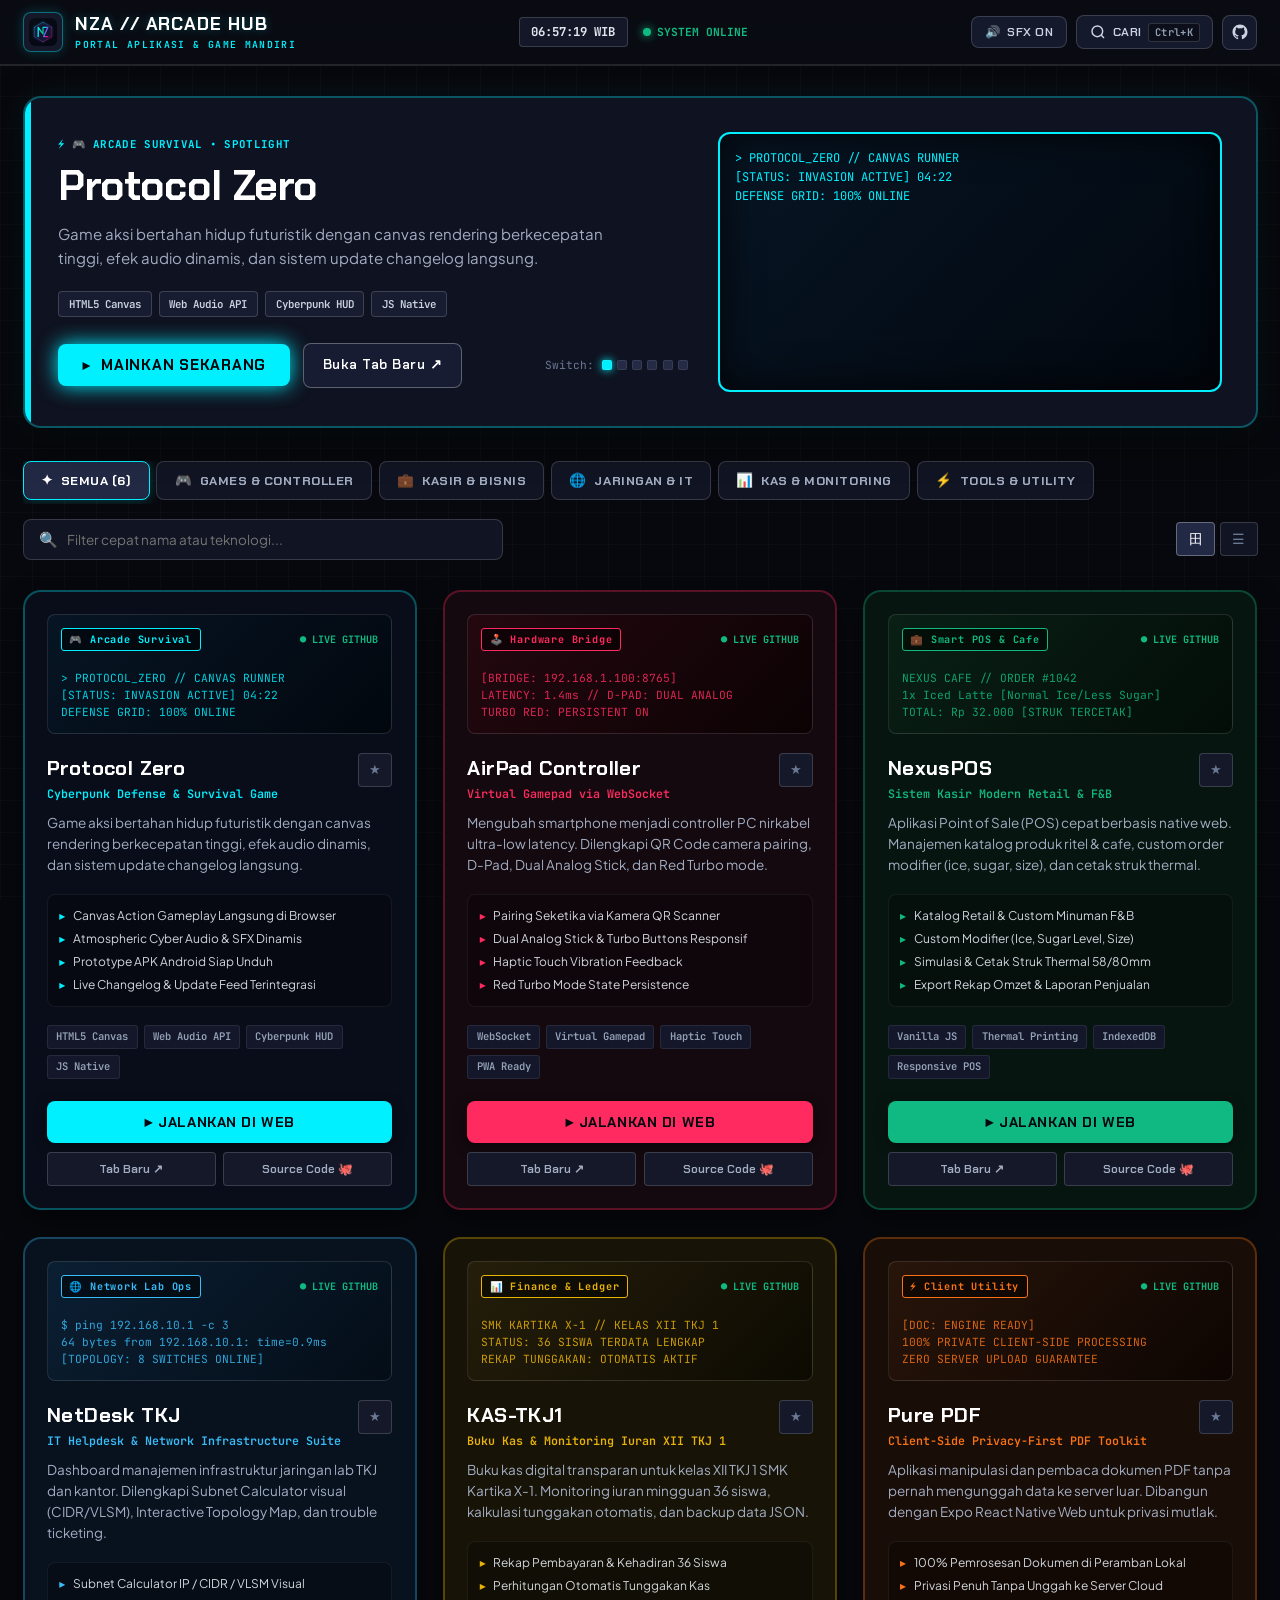
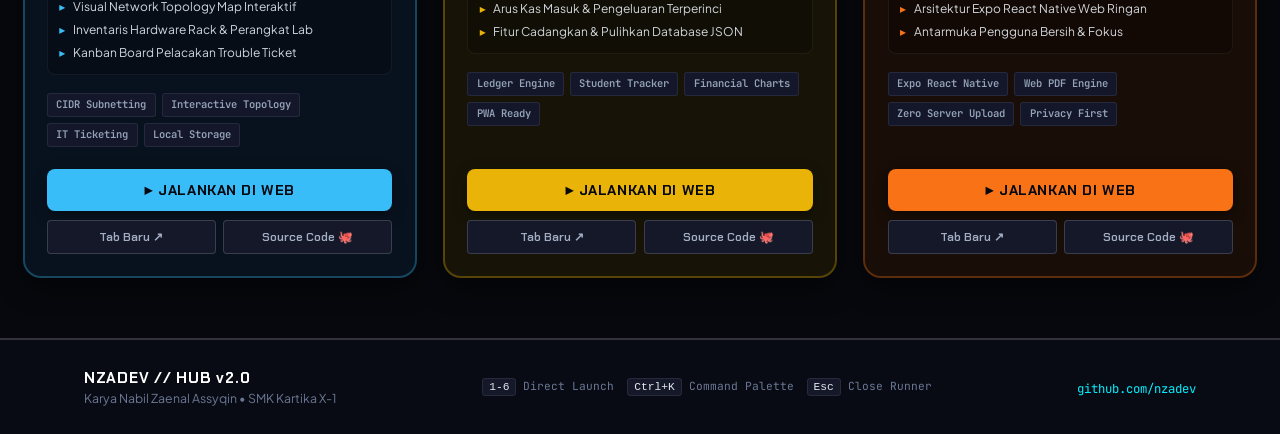
==== commit 4ed433ff: "feat: revamp UI to Neo-Arcade high-contrast gamer/dev theme with distinct card identities and SFX" ====
--- a/index.html
+++ b/index.html
@@ -3,11 +3,11 @@
 <head>
   <meta charset="UTF-8">
   <meta name="viewport" content="width=device-width, initial-scale=1.0, maximum-scale=5.0, viewport-fit=cover">
-  <meta name="theme-color" content="#060913">
-  <meta name="description" content="NzaDev Hub — Portal Terpadu Koleksi Game, Aplikasi Web, Sistem Kasir, Helpdesk IT, dan Utility buatan NzaDev. Langsung jalan di satu web tanpa ribet.">
+  <meta name="theme-color" content="#090a0f">
+  <meta name="description" content="NzaDev Arcade Hub — Koleksi Game, Web Apps, Kasir POS & Tools buatan Nabil Zaenal Assyqin (nzadev).">
   <meta name="apple-mobile-web-app-capable" content="yes">
   <meta name="apple-mobile-web-app-status-bar-style" content="black-translucent">
-  <title>NzaDev Hub — Koleksi Game &amp; Aplikasi Terpadu</title>
+  <title>NzaDev Arcade Hub — Unified Game &amp; App Launcher</title>
 
   <link rel="manifest" href="manifest.json">
   <link rel="icon" type="image/svg+xml" href="icon.svg">
@@ -15,276 +15,217 @@
 
   <link rel="preconnect" href="https://fonts.googleapis.com">
   <link rel="preconnect" href="https://fonts.gstatic.com" crossorigin>
-  <link href="https://fonts.googleapis.com/css2?family=JetBrains+Mono:wght@400;500;600;700&family=Plus+Jakarta+Sans:wght@400;500;600;700;800&display=swap" rel="stylesheet">
+  <link href="https://fonts.googleapis.com/css2?family=Chakra+Petch:wght@500;600;700&family=JetBrains+Mono:wght@400;500;700&family=Plus+Jakarta+Sans:wght@500;600;700;800&display=swap" rel="stylesheet">
 
   <link rel="stylesheet" href="style.css">
 </head>
 <body>
-  <div class="ambient-glow" aria-hidden="true"></div>
-  <canvas id="ambient-canvas" class="ambient-canvas" aria-hidden="true"></canvas>
-
-  <div class="site-wrapper">
-    <header class="topbar">
-      <div class="topbar-inner">
-        <a href="./" class="brand-link" aria-label="NzaDev Hub Beranda">
-          <div class="brand-logo">
-            <img src="icon.svg" alt="NzaDev Icon" width="36" height="36">
-          </div>
-          <div class="brand-titles">
-            <span class="brand-name">NZADEV<span class="accent-dot">.</span>HUB</span>
-            <span class="brand-tag">SUITE &amp; ARCADE LAUNCHER</span>
-          </div>
-        </a>
-
-        <div class="topbar-center">
-          <button type="button" class="search-trigger" id="search-trigger" aria-label="Cari aplikasi atau game">
-            <svg class="search-icon" viewBox="0 0 24 24" width="18" height="18" fill="none" stroke="currentColor" stroke-width="2">
+  <div class="grid-backdrop" aria-hidden="true"></div>
+
+  <div class="app-shell">
+    <header class="console-header">
+      <div class="console-header-inner">
+        <div class="header-brand-block">
+          <div class="brand-badge-icon">
+            <img src="icon.svg" alt="NzaDev Icon" width="28" height="28">
+          </div>
+          <div class="brand-text-group">
+            <span class="console-title">NZA // ARCADE HUB</span>
+            <span class="console-sub">PORTAL APLIKASI &amp; GAME MANDIRI</span>
+          </div>
+        </div>
+
+        <div class="header-status-center">
+          <div class="clock-display" id="clock-display" title="Waktu Lokal (WIB)">00:00:00 WIB</div>
+          <div class="sys-pulse" title="GitHub Pages Online">
+            <span class="sys-led"></span>
+            <span>SYSTEM ONLINE</span>
+          </div>
+        </div>
+
+        <div class="header-actions">
+          <button type="button" class="action-btn" id="btn-sound-toggle" title="Toggle Efek Suara Arcade" aria-label="Toggle Suara">
+            <span id="sound-icon">🔊</span>
+            <span class="btn-text">SFX ON</span>
+          </button>
+
+          <button type="button" class="action-btn" id="btn-search-trigger" title="Cari Cepat (Ctrl+K)" aria-label="Cari Cepat">
+            <svg viewBox="0 0 24 24" width="16" height="16" fill="none" stroke="currentColor" stroke-width="2.2">
               <circle cx="11" cy="11" r="8"></circle>
               <line x1="21" y1="21" x2="16.65" y2="16.65"></line>
             </svg>
-            <span class="search-placeholder">Cari game, POS, kas, network...</span>
-            <span class="kbd-badge"><kbd>Ctrl</kbd> + <kbd>K</kbd></span>
-          </button>
-        </div>
-
-        <div class="topbar-actions">
-          <div class="status-indicator" id="network-status" title="Status GitHub Pages Terhubung">
-            <span class="status-dot"></span>
-            <span class="status-text">Hub Active</span>
-          </div>
-
-          <button type="button" class="btn-icon" id="btn-view-toggle" title="Ganti Mode Tampilan (Grid / List)" aria-label="Ganti Tampilan">
-            <svg id="view-icon-grid" viewBox="0 0 24 24" width="18" height="18" fill="none" stroke="currentColor" stroke-width="2">
-              <rect x="3" y="3" width="7" height="7"></rect>
-              <rect x="14" y="3" width="7" height="7"></rect>
-              <rect x="14" y="14" width="7" height="7"></rect>
-              <rect x="3" y="14" width="7" height="7"></rect>
-            </svg>
-          </button>
-
-          <a href="https://github.com/nzadev" target="_blank" rel="noopener noreferrer" class="btn-icon" title="Kunjungi Profil GitHub nzadev" aria-label="GitHub nzadev">
-            <svg viewBox="0 0 24 24" width="20" height="20" fill="currentColor">
+            <span class="btn-text">CARI</span>
+            <kbd class="hdr-kbd">Ctrl+K</kbd>
+          </button>
+
+          <a href="https://github.com/nzadev" target="_blank" rel="noopener noreferrer" class="action-btn icon-only" title="GitHub nzadev" aria-label="GitHub">
+            <svg viewBox="0 0 24 24" width="18" height="18" fill="currentColor">
               <path fill-rule="evenodd" clip-rule="evenodd" d="M12 2C6.477 2 2 6.484 2 12.017c0 4.425 2.865 8.18 6.839 9.504.5.092.682-.217.682-.483 0-.237-.008-.868-.013-1.703-2.782.605-3.369-1.343-3.369-1.343-.454-1.158-1.11-1.466-1.11-1.466-.908-.62.069-.608.069-.608 1.003.07 1.53 1.032 1.53 1.032.892 1.53 2.341 1.088 2.91.832.092-.647.35-1.088.636-1.338-2.22-.253-4.555-1.113-4.555-4.951 0-1.093.39-1.988 1.029-2.688-.103-.253-.446-1.272.098-2.65 0 0 .84-.27 2.75 1.026A9.564 9.564 0 0112 6.844c.85.004 1.705.115 2.504.337 1.909-1.296 2.747-1.027 2.747-1.027.546 1.379.202 2.398.1 2.651.64.7 1.028 1.595 1.028 2.688 0 3.848-2.339 4.695-4.566 4.943.359.309.678.92.678 1.855 0 1.338-.012 2.419-.012 2.747 0 .268.18.58.688.482A10.019 10.019 0 0022 12.017C22 6.484 17.522 2 12 2z"/>
             </svg>
           </a>
 
-          <button type="button" class="btn-install hidden" id="btn-install-pwa" aria-label="Install NzaDev Hub">
-            <svg viewBox="0 0 24 24" width="16" height="16" fill="none" stroke="currentColor" stroke-width="2">
-              <path d="M21 15v4a2 2 0 0 1-2 2H5a2 2 0 0 1-2-2v-4"></path>
-              <polyline points="7 10 12 15 17 10"></polyline>
-              <line x1="12" y1="15" x2="12" y2="3"></line>
-            </svg>
-            <span>Install</span>
+          <button type="button" class="btn-install-app hidden" id="btn-install-app" title="Install Web App">
+            <span>+ INSTALL</span>
           </button>
         </div>
       </div>
     </header>
 
-    <main class="main-content">
-      <section class="hero-section">
-        <div class="hero-badge">
-          <span class="badge-pulse"></span>
-          <span>Unified Developer Ecosystem • nzadev</span>
-        </div>
-        <h1 class="hero-title">
-          Koleksi Game &amp; Aplikasi Terpadu <span class="text-gradient">Dalam Satu Tempat</span>
-        </h1>
-        <p class="hero-subtitle">
-          Akses seluruh proyek, game arcade, sistem kasir, IT helpdesk, hingga tools buatan <strong class="text-white">nzadev</strong>. Jalankan instan di browser atau buka repositori langsung tanpa repot mencari satu per satu.
-        </p>
-
-        <div class="hero-stats">
-          <div class="stat-pill">
-            <span class="stat-value" id="stat-total-apps">6</span>
-            <span class="stat-label">Web Apps Live</span>
-          </div>
-          <div class="stat-pill">
-            <span class="stat-value">100%</span>
-            <span class="stat-label">Browser Native</span>
-          </div>
-          <div class="stat-pill">
-            <span class="stat-value">0</span>
-            <span class="stat-label">Server Clutter</span>
-          </div>
-          <div class="stat-pill">
-            <span class="stat-value">⚡</span>
-            <span class="stat-label">Embedded Runner</span>
-          </div>
-        </div>
-
-        <div class="pinned-bar-wrapper hidden" id="pinned-bar-wrapper">
-          <div class="pinned-bar-header">
-            <span class="pinned-bar-title">
-              <svg viewBox="0 0 24 24" width="15" height="15" fill="currentColor">
-                <polygon points="12 2 15.09 8.26 22 9.27 17 14.14 18.18 21.02 12 17.77 5.82 21.02 7 14.14 2 9.27 8.91 8.26 12 2"></polygon>
-              </svg>
-              Aplikasi Favorit (Pinned)
-            </span>
-            <button type="button" class="btn-clear-pinned" id="btn-clear-pinned">Reset Pin</button>
-          </div>
-          <div class="pinned-bar-items" id="pinned-bar-items"></div>
+    <main class="console-body">
+      <!-- HERO MARQUEE SPOTLIGHT -->
+      <section class="marquee-spotlight" id="marquee-spotlight">
+        <div class="marquee-content">
+          <div class="marquee-tag">
+            <span class="marquee-tag-icon">⚡</span>
+            <span id="marquee-tag-label">FEATURED SPOTLIGHT</span>
+          </div>
+          <h1 class="marquee-title" id="marquee-title">Protocol Zero</h1>
+          <p class="marquee-desc" id="marquee-desc">
+            Game aksi bertahan hidup futuristik dengan canvas rendering, audio efek dinamis, dan prototype APK download.
+          </p>
+          <div class="marquee-tech-row" id="marquee-tech-row"></div>
+          <div class="marquee-actions">
+            <button type="button" class="btn-play-spotlight" id="btn-play-spotlight">
+              <span class="play-triangle">▶</span>
+              <span>MAINKAN SEKARANG</span>
+            </button>
+            <a href="#" target="_blank" rel="noopener noreferrer" class="btn-alt-spotlight" id="btn-newtab-spotlight">
+              <span>Buka Tab Baru ↗</span>
+            </a>
+            <div class="marquee-quick-nav">
+              <span class="quick-nav-label">Switch:</span>
+              <div class="quick-nav-dots" id="quick-nav-dots"></div>
+            </div>
+          </div>
+        </div>
+        <div class="marquee-preview-box" id="marquee-preview-box">
+          <div class="marquee-preview-screen" id="marquee-preview-screen"></div>
         </div>
       </section>
 
-      <section class="controls-section">
-        <div class="filter-tabs" id="filter-tabs" role="tablist" aria-label="Kategori Aplikasi">
-          <button type="button" class="tab-btn active" data-category="all" role="tab" aria-selected="true">
-            Semua Proyek
-          </button>
-          <button type="button" class="tab-btn" data-category="game" role="tab" aria-selected="false">
-            🎮 Games &amp; Play
-          </button>
-          <button type="button" class="tab-btn" data-category="business" role="tab" aria-selected="false">
-            💼 Kasir &amp; POS
-          </button>
-          <button type="button" class="tab-btn" data-category="network" role="tab" aria-selected="false">
-            🌐 Jaringan &amp; IT
-          </button>
-          <button type="button" class="tab-btn" data-category="education" role="tab" aria-selected="false">
-            📊 Kas &amp; Edukasi
-          </button>
-          <button type="button" class="tab-btn" data-category="utility" role="tab" aria-selected="false">
-            ⚡ Tools &amp; Utility
-          </button>
-        </div>
-
-        <div class="filter-info-row">
-          <span class="result-count" id="result-count">Menampilkan 6 proyek</span>
-          <div class="filter-search-box">
-            <svg viewBox="0 0 24 24" width="15" height="15" fill="none" stroke="currentColor" stroke-width="2">
-              <circle cx="11" cy="11" r="8"></circle>
-              <line x1="21" y1="21" x2="16.65" y2="16.65"></line>
-            </svg>
-            <input type="text" id="inline-search-input" placeholder="Ketik kata kunci filter..." autocomplete="off">
-            <button type="button" id="btn-clear-search" class="btn-clear-search hidden" aria-label="Bersihkan pencarian">✕</button>
-          </div>
-        </div>
+      <!-- PINNED QUICK BAR -->
+      <section class="pinned-section hidden" id="pinned-section">
+        <div class="pinned-header">
+          <span class="pinned-label">★ PINNED QUICK DOCK:</span>
+          <button type="button" class="btn-reset-pin" id="btn-reset-pin">Reset Pin</button>
+        </div>
+        <div class="pinned-chips-row" id="pinned-chips-row"></div>
       </section>
 
-      <section class="catalog-section">
-        <div class="catalog-grid" id="catalog-grid"></div>
-        <div class="empty-state hidden" id="empty-state">
-          <div class="empty-icon">🔍</div>
-          <h3>Tidak ada aplikasi yang cocok</h3>
-          <p>Coba gunakan kata kunci lain atau pilih tab kategori yang berbeda.</p>
-          <button type="button" class="btn-primary" id="btn-reset-filters">Reset Filter</button>
+      <!-- NAVIGATION & FILTER DECK -->
+      <section class="deck-controls">
+        <div class="category-dock" id="category-dock" role="tablist">
+          <button type="button" class="dock-tab active" data-cat="all">
+            <span class="dock-icon">✦</span>
+            <span>SEMUA (6)</span>
+          </button>
+          <button type="button" class="dock-tab" data-cat="game">
+            <span class="dock-icon">🎮</span>
+            <span>GAMES &amp; CONTROLLER</span>
+          </button>
+          <button type="button" class="dock-tab" data-cat="business">
+            <span class="dock-icon">💼</span>
+            <span>KASIR &amp; BISNIS</span>
+          </button>
+          <button type="button" class="dock-tab" data-cat="network">
+            <span class="dock-icon">🌐</span>
+            <span>JARINGAN &amp; IT</span>
+          </button>
+          <button type="button" class="dock-tab" data-cat="education">
+            <span class="dock-icon">📊</span>
+            <span>KAS &amp; MONITORING</span>
+          </button>
+          <button type="button" class="dock-tab" data-cat="utility">
+            <span class="dock-icon">⚡</span>
+            <span>TOOLS &amp; UTILITY</span>
+          </button>
+        </div>
+
+        <div class="deck-search-wrap">
+          <div class="deck-input-box">
+            <span class="deck-search-ico">🔍</span>
+            <input type="text" id="deck-search-input" placeholder="Filter cepat nama atau teknologi..." autocomplete="off">
+            <button type="button" id="btn-clear-deck-search" class="btn-clear-txt hidden">✕</button>
+          </div>
+          <div class="deck-view-switchers">
+            <button type="button" class="btn-layout-mode active" id="btn-mode-grid" title="Tampilan Grid">田</button>
+            <button type="button" class="btn-layout-mode" id="btn-mode-list" title="Tampilan List">☰</button>
+          </div>
         </div>
       </section>
+
+      <!-- CARDS SHOWCASE GRID -->
+      <section class="arcade-grid" id="arcade-grid"></section>
+
+      <!-- EMPTY STATE -->
+      <div class="empty-deck hidden" id="empty-deck">
+        <div class="empty-deck-icon">👾</div>
+        <h2>Tidak Ada Hasil yang Cocok</h2>
+        <p>Coba gunakan kata kunci pencarian lain atau pilih tab kategori yang berbeda.</p>
+        <button type="button" class="btn-reset-search" id="btn-reset-search">Reset Filter</button>
+      </div>
     </main>
 
-    <footer class="footer">
-      <div class="footer-inner">
-        <div class="footer-left">
-          <div class="footer-brand">NZADEV HUB</div>
-          <p class="footer-desc">Kompilasi web apps &amp; games mandiri karya Nabil Zaenal Assyqin (SMK Kartika X-1).</p>
-        </div>
-        <div class="footer-center">
-          <div class="shortcuts-guide">
-            <span><kbd>Ctrl</kbd> + <kbd>K</kbd> Quick Search</span>
-            <span><kbd>Esc</kbd> Tutup Runner</span>
-            <span><kbd>1-6</kbd> Launch Cepat</span>
-          </div>
-        </div>
-        <div class="footer-right">
-          <a href="https://github.com/nzadev" target="_blank" rel="noopener noreferrer" class="footer-link">
-            github.com/nzadev
-          </a>
-          <span class="footer-copy">&copy; 2026 NzaDev. All rights reserved.</span>
-        </div>
+    <footer class="console-footer">
+      <div class="footer-block-left">
+        <span class="ft-logo">NZADEV // HUB v2.0</span>
+        <span class="ft-meta">Karya Nabil Zaenal Assyqin • SMK Kartika X-1</span>
+      </div>
+      <div class="footer-block-center">
+        <span class="ft-shortcut"><kbd>1-6</kbd> Direct Launch</span>
+        <span class="ft-shortcut"><kbd>Ctrl+K</kbd> Command Palette</span>
+        <span class="ft-shortcut"><kbd>Esc</kbd> Close Runner</span>
+      </div>
+      <div class="footer-block-right">
+        <a href="https://github.com/nzadev" target="_blank" rel="noopener noreferrer" class="ft-link">github.com/nzadev</a>
       </div>
     </footer>
   </div>
 
-  <!-- EMBEDDED MODAL RUNNER (THEATER SANDBOX) -->
-  <div class="runner-modal" id="runner-modal" aria-hidden="true" role="dialog" aria-modal="true">
-    <div class="runner-backdrop" id="runner-backdrop"></div>
-    <div class="runner-container">
-      <header class="runner-header">
-        <div class="runner-meta">
-          <div class="runner-icon-wrapper" id="runner-icon-wrapper"></div>
-          <div class="runner-info">
-            <h2 class="runner-title" id="runner-title">Nama Aplikasi</h2>
-            <div class="runner-subline">
-              <span class="runner-badge" id="runner-category">Kategori</span>
-              <span class="runner-url" id="runner-url">https://...</span>
-            </div>
-          </div>
-        </div>
-
-        <div class="runner-controls">
-          <button type="button" class="ctrl-btn" id="btn-runner-reload" title="Muat Ulang (Reload)">
-            <svg viewBox="0 0 24 24" width="16" height="16" fill="none" stroke="currentColor" stroke-width="2">
-              <polyline points="23 4 23 10 17 10"></polyline>
-              <polyline points="1 20 1 14 7 14"></polyline>
-              <path d="M3.51 9a9 9 0 0 1 14.85-3.36L23 10M1 14l4.64 4.36A9 9 0 0 0 20.49 15"></path>
-            </svg>
-            <span class="ctrl-label">Reload</span>
-          </button>
-
-          <a href="#" target="_blank" rel="noopener noreferrer" class="ctrl-btn" id="btn-runner-newtab" title="Buka di Tab Baru">
-            <svg viewBox="0 0 24 24" width="16" height="16" fill="none" stroke="currentColor" stroke-width="2">
-              <path d="M18 13v6a2 2 0 0 1-2 2H5a2 2 0 0 1-2-2V8a2 2 0 0 1 2-2h6"></path>
-              <polyline points="15 3 21 3 21 9"></polyline>
-              <line x1="10" y1="14" x2="21" y2="3"></line>
-            </svg>
-            <span class="ctrl-label">Tab Baru</span>
-          </a>
-
-          <a href="#" target="_blank" rel="noopener noreferrer" class="ctrl-btn" id="btn-runner-repo" title="Buka Repositori GitHub">
-            <svg viewBox="0 0 24 24" width="16" height="16" fill="currentColor">
-              <path fill-rule="evenodd" clip-rule="evenodd" d="M12 2C6.477 2 2 6.484 2 12.017c0 4.425 2.865 8.18 6.839 9.504.5.092.682-.217.682-.483 0-.237-.008-.868-.013-1.703-2.782.605-3.369-1.343-3.369-1.343-.454-1.158-1.11-1.466-1.11-1.466-.908-.62.069-.608.069-.608 1.003.07 1.53 1.032 1.53 1.032.892 1.53 2.341 1.088 2.91.832.092-.647.35-1.088.636-1.338-2.22-.253-4.555-1.113-4.555-4.951 0-1.093.39-1.988 1.029-2.688-.103-.253-.446-1.272.098-2.65 0 0 .84-.27 2.75 1.026A9.564 9.564 0 0112 6.844c.85.004 1.705.115 2.504.337 1.909-1.296 2.747-1.027 2.747-1.027.546 1.379.202 2.398.1 2.651.64.7 1.028 1.595 1.028 2.688 0 3.848-2.339 4.695-4.566 4.943.359.309.678.92.678 1.855 0 1.338-.012 2.419-.012 2.747 0 .268.18.58.688.482A10.019 10.019 0 0022 12.017C22 6.484 17.522 2 12 2z"/>
-            </svg>
-            <span class="ctrl-label">Source</span>
-          </a>
-
-          <button type="button" class="ctrl-btn" id="btn-runner-fullscreen" title="Layar Penuh (Theater)">
-            <svg viewBox="0 0 24 24" width="16" height="16" fill="none" stroke="currentColor" stroke-width="2">
-              <path d="M8 3H5a2 2 0 0 0-2 2v3m18 0V5a2 2 0 0 0-2-2h-3m0 18h3a2 2 0 0 0 2-2v-3M3 16v3a2 2 0 0 0 2 2h3"></path>
-            </svg>
-            <span class="ctrl-label">Fullscreen</span>
-          </button>
-
-          <button type="button" class="ctrl-btn btn-close" id="btn-runner-close" title="Tutup (Esc)">
-            <svg viewBox="0 0 24 24" width="18" height="18" fill="none" stroke="currentColor" stroke-width="2">
-              <line x1="18" y1="6" x2="6" y2="18"></line>
-              <line x1="6" y1="6" x2="18" y2="18"></line>
-            </svg>
-          </button>
+  <!-- IN-APP THEATER RUNNER MODAL -->
+  <div class="theater-modal" id="theater-modal" aria-hidden="true" role="dialog" aria-modal="true">
+    <div class="theater-backdrop" id="theater-backdrop"></div>
+    <div class="theater-window">
+      <header class="theater-titlebar">
+        <div class="theater-left-meta">
+          <div class="theater-app-badge" id="theater-app-badge">APP</div>
+          <div class="theater-text-titles">
+            <span class="theater-name" id="theater-name">Nama Aplikasi</span>
+            <span class="theater-url" id="theater-url">https://...</span>
+          </div>
+        </div>
+        <div class="theater-ctrls">
+          <button type="button" class="th-btn" id="btn-th-reload" title="Muat Ulang Aplikasi">🔄 Reload</button>
+          <a href="#" target="_blank" rel="noopener noreferrer" class="th-btn" id="btn-th-newtab" title="Buka Tab Baru">↗ Buka Tab Baru</a>
+          <a href="#" target="_blank" rel="noopener noreferrer" class="th-btn" id="btn-th-repo" title="Buka Repositori GitHub">🐙 Source Code</a>
+          <button type="button" class="th-btn" id="btn-th-fullscreen" title="Layar Penuh (F)">⛶ Fullscreen</button>
+          <button type="button" class="th-btn close-th" id="btn-th-close" title="Tutup (Esc)">✕ Tutup</button>
         </div>
       </header>
-
-      <div class="runner-body">
-        <div class="runner-loader" id="runner-loader">
-          <div class="loader-spinner"></div>
-          <span class="loader-text" id="runner-loader-text">Memuat aplikasi...</span>
-        </div>
-        <iframe id="runner-iframe" class="runner-iframe" title="Aplikasi Runner" allow="gamepad; accelerometer; gyroscope; clipboard-write; web-share" loading="lazy"></iframe>
+      <div class="theater-viewport">
+        <div class="theater-loading" id="theater-loading">
+          <div class="th-spinner"></div>
+          <span>MEMUAT ENGINE APLIKASI...</span>
+        </div>
+        <iframe id="theater-iframe" class="theater-iframe" title="Aplikasi Web" allow="gamepad; accelerometer; gyroscope; clipboard-write; web-share"></iframe>
       </div>
     </div>
   </div>
 
-  <!-- COMMAND PALETTE / SPOTLIGHT SEARCH MODAL -->
-  <div class="palette-modal" id="palette-modal" aria-hidden="true" role="dialog" aria-modal="true">
-    <div class="palette-backdrop" id="palette-backdrop"></div>
-    <div class="palette-card">
-      <div class="palette-input-row">
-        <svg class="palette-search-icon" viewBox="0 0 24 24" width="20" height="20" fill="none" stroke="currentColor" stroke-width="2">
-          <circle cx="11" cy="11" r="8"></circle>
-          <line x1="21" y1="21" x2="16.65" y2="16.65"></line>
-        </svg>
-        <input type="text" id="palette-input" placeholder="Cari aplikasi, ketik nama atau fungsi..." autocomplete="off">
-        <span class="palette-esc-badge"><kbd>Esc</kbd></span>
-      </div>
-
-      <div class="palette-results" id="palette-results"></div>
-
-      <div class="palette-footer">
-        <div class="palette-hint">
-          <span><kbd>↑</kbd> <kbd>↓</kbd> Navigasi</span>
-          <span><kbd>↵</kbd> Jalankan</span>
-          <span><kbd>Esc</kbd> Tutup</span>
-        </div>
-        <span class="palette-count" id="palette-count">6 Proyek</span>
+  <!-- COMMAND PALETTE (CTRL+K) -->
+  <div class="spotlight-modal" id="spotlight-modal" aria-hidden="true" role="dialog" aria-modal="true">
+    <div class="spotlight-backdrop" id="spotlight-backdrop"></div>
+    <div class="spotlight-box">
+      <div class="spotlight-top">
+        <span class="spotlight-ico">⚡</span>
+        <input type="text" id="spotlight-input" placeholder="Ketik nama game, sistem kasir, helpdesk, dsb..." autocomplete="off">
+        <kbd class="spotlight-esc">ESC</kbd>
+      </div>
+      <div class="spotlight-list" id="spotlight-list"></div>
+      <div class="spotlight-bottom">
+        <span><kbd>↑</kbd><kbd>↓</kbd> Navigasi</span>
+        <span><kbd>↵</kbd> Jalankan</span>
+        <span id="spotlight-counter">6 Aplikasi</span>
       </div>
     </div>
   </div>
--- a/style.css
+++ b/style.css
@@ -1,38 +1,38 @@
 :root {
-  --bg-main: #060913;
-  --bg-surface: #0a0f1d;
-  --bg-card: rgba(14, 21, 38, 0.72);
-  --bg-card-hover: rgba(20, 30, 55, 0.85);
-  --bg-elevated: #111a30;
-  
-  --border-subtle: rgba(255, 255, 255, 0.08);
-  --border-glow: rgba(0, 240, 255, 0.25);
-  --border-active: rgba(99, 102, 241, 0.4);
-
-  --text-main: #f8fafc;
-  --text-muted: #94a3b8;
-  --text-dim: #64748b;
-  
-  --accent-cyan: #00f0ff;
-  --accent-pink: #ff0077;
-  --accent-indigo: #6366f1;
-  --accent-emerald: #10b981;
-  --accent-amber: #f59e0b;
-  --accent-blue: #3b82f6;
-
-  --font-sans: 'Plus Jakarta Sans', system-ui, -apple-system, sans-serif;
-  --font-mono: 'JetBrains Mono', ui-monospace, monospace;
-
+  --bg-deep: #07080d;
+  --bg-base: #0c0e17;
+  --bg-elevated: #121524;
+  --bg-surface: #181d30;
+
+  --border-dim: rgba(255, 255, 255, 0.08);
+  --border-mid: rgba(255, 255, 255, 0.16);
+  --border-bright: rgba(255, 255, 255, 0.3);
+
+  --text-primary: #ffffff;
+  --text-secondary: #a3adc2;
+  --text-muted: #6b7894;
+
+  --cyber-cyan: #00f0ff;
+  --cyber-magenta: #ff0077;
+  --gamepad-red: #ff2a5f;
+  --gamepad-orange: #ff6b00;
+  --pos-emerald: #10b981;
+  --pos-amber: #f59e0b;
+  --net-sky: #38bdf8;
+  --net-indigo: #6366f1;
+  --kas-blue: #3b82f6;
+  --kas-gold: #eab308;
+  --pdf-orange: #f97316;
+  --pdf-crimson: #ef4444;
+
+  --font-display: 'Chakra Petch', -apple-system, sans-serif;
+  --font-body: 'Plus Jakarta Sans', system-ui, sans-serif;
+  --font-mono: 'JetBrains Mono', monospace;
+
+  --radius-xs: 4px;
   --radius-sm: 8px;
-  --radius-md: 14px;
-  --radius-lg: 20px;
-  --radius-full: 9999px;
-
-  --shadow-card: 0 10px 30px -10px rgba(0, 0, 0, 0.5), 0 0 1px 1px rgba(255, 255, 255, 0.05);
-  --shadow-glow: 0 0 40px -10px rgba(0, 240, 255, 0.15);
-
-  --transition-fast: 160ms cubic-bezier(0.4, 0, 0.2, 1);
-  --transition-normal: 260ms cubic-bezier(0.4, 0, 0.2, 1);
+  --radius-md: 12px;
+  --radius-lg: 18px;
 }
 
 *, *::before, *::after {
@@ -42,14 +42,13 @@
 }
 
 html, body {
-  background-color: var(--bg-main);
-  color: var(--text-main);
-  font-family: var(--font-sans);
+  background-color: var(--bg-deep);
+  color: var(--text-primary);
+  font-family: var(--font-body);
   font-size: 15px;
   line-height: 1.5;
   min-height: 100vh;
   -webkit-font-smoothing: antialiased;
-  -moz-osx-font-smoothing: grayscale;
 }
 
 body {
@@ -57,30 +56,18 @@
   overflow-x: hidden;
 }
 
-.ambient-glow {
+.grid-backdrop {
   position: fixed;
-  top: -20%;
-  left: 50%;
-  transform: translateX(-50%);
-  width: 900px;
-  height: 600px;
-  background: radial-gradient(circle at center, rgba(99, 102, 241, 0.15), rgba(0, 240, 255, 0.08) 40%, transparent 70%);
+  inset: 0;
+  background-image:
+    linear-gradient(to right, rgba(255, 255, 255, 0.025) 1px, transparent 1px),
+    linear-gradient(to bottom, rgba(255, 255, 255, 0.025) 1px, transparent 1px);
+  background-size: 32px 32px;
   pointer-events: none;
   z-index: 0;
-  filter: blur(40px);
-}
-
-.ambient-canvas {
-  position: fixed;
-  inset: 0;
-  width: 100%;
-  height: 100%;
-  pointer-events: none;
-  z-index: 0;
-  opacity: 0.45;
-}
-
-.site-wrapper {
+}
+
+.app-shell {
   position: relative;
   z-index: 1;
   display: flex;
@@ -88,802 +75,851 @@
   min-height: 100vh;
 }
 
-/* TOPBAR */
-.topbar {
+/* CONSOLE HEADER */
+.console-header {
   position: sticky;
   top: 0;
-  z-index: 40;
-  backdrop-filter: blur(20px);
-  -webkit-backdrop-filter: blur(20px);
-  background: rgba(6, 9, 19, 0.82);
-  border-bottom: 1px solid var(--border-subtle);
-}
-
-.topbar-inner {
-  max-width: 1280px;
+  z-index: 50;
+  background: rgba(10, 12, 19, 0.92);
+  border-bottom: 2px solid rgba(255, 255, 255, 0.1);
+  backdrop-filter: blur(16px);
+  -webkit-backdrop-filter: blur(16px);
+}
+
+.console-header-inner {
+  max-width: 1360px;
   margin: 0 auto;
-  padding: 0.85rem 1.5rem;
+  padding: 0.75rem 1.5rem;
   display: flex;
   align-items: center;
   justify-content: space-between;
   gap: 1.25rem;
 }
 
-.brand-link {
+.header-brand-block {
   display: flex;
   align-items: center;
   gap: 0.85rem;
-  text-decoration: none;
-  color: inherit;
-  flex-shrink: 0;
-}
-
-.brand-logo {
+}
+
+.brand-badge-icon {
+  width: 40px;
+  height: 40px;
   display: flex;
   align-items: center;
   justify-content: center;
-  width: 42px;
-  height: 42px;
-  border-radius: var(--radius-md);
-  background: rgba(255, 255, 255, 0.03);
-  border: 1px solid rgba(255, 255, 255, 0.1);
-  box-shadow: 0 4px 12px rgba(0, 0, 0, 0.3);
-  transition: transform var(--transition-fast), border-color var(--transition-fast);
-}
-
-.brand-link:hover .brand-logo {
-  transform: scale(1.05);
-  border-color: var(--accent-cyan);
-}
-
-.brand-titles {
+  background: #141829;
+  border: 1px solid rgba(0, 240, 255, 0.4);
+  border-radius: var(--radius-sm);
+  box-shadow: 0 0 12px rgba(0, 240, 255, 0.2);
+}
+
+.brand-text-group {
   display: flex;
   flex-direction: column;
 }
 
-.brand-name {
-  font-family: var(--font-mono);
-  font-weight: 800;
-  font-size: 1.15rem;
-  letter-spacing: -0.02em;
-  color: #ffffff;
-}
-
-.accent-dot {
-  color: var(--accent-cyan);
-}
-
-.brand-tag {
+.console-title {
+  font-family: var(--font-display);
+  font-size: 1.2rem;
+  font-weight: 700;
+  letter-spacing: 0.05em;
+  color: #ffffff;
+  text-shadow: 0 0 10px rgba(0, 240, 255, 0.3);
+}
+
+.console-sub {
   font-family: var(--font-mono);
   font-size: 0.65rem;
   font-weight: 600;
-  letter-spacing: 0.12em;
-  color: var(--text-dim);
-}
-
-.topbar-center {
-  flex: 1;
-  max-width: 480px;
-}
-
-.search-trigger {
-  width: 100%;
-  display: flex;
-  align-items: center;
-  gap: 0.75rem;
-  padding: 0.55rem 1rem;
-  background: rgba(255, 255, 255, 0.04);
-  border: 1px solid var(--border-subtle);
-  border-radius: var(--radius-full);
-  color: var(--text-muted);
-  font-family: var(--font-sans);
-  font-size: 0.85rem;
-  cursor: pointer;
-  transition: all var(--transition-fast);
-}
-
-.search-trigger:hover {
-  background: rgba(255, 255, 255, 0.07);
-  border-color: rgba(255, 255, 255, 0.18);
-  color: var(--text-main);
-}
-
-.search-placeholder {
-  flex: 1;
-  text-align: left;
-  white-space: nowrap;
-  overflow: hidden;
-  text-overflow: ellipsis;
-}
-
-.kbd-badge {
-  display: inline-flex;
-  align-items: center;
-  gap: 0.2rem;
-  font-family: var(--font-mono);
-  font-size: 0.72rem;
-  background: rgba(0, 0, 0, 0.4);
-  padding: 0.2rem 0.5rem;
-  border-radius: 4px;
-  border: 1px solid rgba(255, 255, 255, 0.1);
-  color: var(--text-muted);
-}
-
-.topbar-actions {
-  display: flex;
-  align-items: center;
-  gap: 0.65rem;
-  flex-shrink: 0;
-}
-
-.status-indicator {
-  display: inline-flex;
-  align-items: center;
-  gap: 0.5rem;
-  padding: 0.4rem 0.75rem;
-  background: rgba(16, 185, 129, 0.08);
-  border: 1px solid rgba(16, 185, 129, 0.2);
-  border-radius: var(--radius-full);
+  letter-spacing: 0.14em;
+  color: var(--cyber-cyan);
+}
+
+.header-status-center {
+  display: flex;
+  align-items: center;
+  gap: 1rem;
+}
+
+.clock-display {
+  font-family: var(--font-mono);
+  font-size: 0.82rem;
+  font-weight: 700;
+  color: #e2e8f0;
+  background: #131728;
+  padding: 0.3rem 0.75rem;
+  border-radius: var(--radius-xs);
+  border: 1px solid var(--border-mid);
+}
+
+.sys-pulse {
+  display: flex;
+  align-items: center;
+  gap: 0.45rem;
   font-family: var(--font-mono);
   font-size: 0.75rem;
-  font-weight: 600;
-  color: #34d399;
-}
-
-.status-dot {
-  width: 7px;
-  height: 7px;
+  font-weight: 700;
+  color: #10b981;
+}
+
+.sys-led {
+  width: 8px;
+  height: 8px;
   border-radius: 50%;
   background-color: #10b981;
-  box-shadow: 0 0 8px #10b981;
-  animation: pulse-dot 2s infinite ease-in-out;
-}
-
-@keyframes pulse-dot {
-  0%, 100% { opacity: 1; transform: scale(1); }
-  50% { opacity: 0.4; transform: scale(0.85); }
-}
-
-.btn-icon {
-  display: flex;
-  align-items: center;
-  justify-content: center;
-  width: 38px;
-  height: 38px;
+  box-shadow: 0 0 10px #10b981;
+  animation: led-blink 1.8s infinite ease-in-out;
+}
+
+@keyframes led-blink {
+  0%, 100% { opacity: 1; }
+  50% { opacity: 0.3; }
+}
+
+.header-actions {
+  display: flex;
+  align-items: center;
+  gap: 0.6rem;
+}
+
+.action-btn {
+  display: inline-flex;
+  align-items: center;
+  gap: 0.45rem;
+  padding: 0.45rem 0.85rem;
+  background: #15192c;
+  border: 1px solid var(--border-mid);
   border-radius: var(--radius-sm);
-  background: rgba(255, 255, 255, 0.04);
-  border: 1px solid var(--border-subtle);
-  color: var(--text-muted);
+  color: #cbd5e1;
+  font-family: var(--font-display);
+  font-size: 0.82rem;
+  font-weight: 600;
+  letter-spacing: 0.04em;
   cursor: pointer;
   text-decoration: none;
-  transition: all var(--transition-fast);
-}
-
-.btn-icon:hover {
-  background: rgba(255, 255, 255, 0.09);
-  color: #ffffff;
-  border-color: rgba(255, 255, 255, 0.2);
-}
-
-.btn-install {
-  display: inline-flex;
-  align-items: center;
-  gap: 0.4rem;
+  transition: all 150ms ease;
+}
+
+.action-btn:hover {
+  background: #1e243d;
+  color: #ffffff;
+  border-color: rgba(255, 255, 255, 0.4);
+  transform: translateY(-1px);
+}
+
+.action-btn.icon-only {
+  padding: 0.5rem;
+}
+
+.hdr-kbd {
+  font-family: var(--font-mono);
+  font-size: 0.7rem;
+  background: rgba(0, 0, 0, 0.4);
+  padding: 0.1rem 0.35rem;
+  border-radius: 3px;
+  border: 1px solid rgba(255, 255, 255, 0.15);
+  color: #94a3b8;
+}
+
+.btn-install-app {
   padding: 0.45rem 0.85rem;
-  background: linear-gradient(135deg, var(--accent-cyan), var(--accent-indigo));
-  border: none;
-  border-radius: var(--radius-full);
-  color: #060913;
-  font-family: var(--font-sans);
+  background: #ff2a5f;
+  border: 1px solid #ff7799;
+  border-radius: var(--radius-sm);
+  color: #ffffff;
+  font-family: var(--font-display);
   font-size: 0.82rem;
   font-weight: 700;
   cursor: pointer;
-  transition: transform var(--transition-fast), filter var(--transition-fast);
-}
-
-.btn-install:hover {
-  filter: brightness(1.1);
-  transform: translateY(-1px);
-}
-
-/* MAIN CONTENT */
-.main-content {
+  box-shadow: 0 0 12px rgba(255, 42, 95, 0.4);
+}
+
+/* CONSOLE BODY */
+.console-body {
   flex: 1;
-  max-width: 1280px;
+  max-width: 1360px;
   margin: 0 auto;
-  padding: 2.5rem 1.5rem 4rem;
+  padding: 2rem 1.5rem 4rem;
   width: 100%;
 }
 
-/* HERO */
-.hero-section {
-  text-align: center;
-  max-width: 860px;
-  margin: 0 auto 3rem;
-}
-
-.hero-badge {
-  display: inline-flex;
-  align-items: center;
-  gap: 0.5rem;
-  padding: 0.35rem 0.9rem;
-  background: rgba(99, 102, 241, 0.1);
-  border: 1px solid rgba(99, 102, 241, 0.25);
-  border-radius: var(--radius-full);
-  font-family: var(--font-mono);
-  font-size: 0.75rem;
-  font-weight: 600;
-  color: #a5b4fc;
-  margin-bottom: 1.25rem;
-}
-
-.badge-pulse {
-  width: 6px;
-  height: 6px;
-  border-radius: 50%;
-  background: #6366f1;
-  box-shadow: 0 0 8px #6366f1;
-}
-
-.hero-title {
-  font-size: clamp(2rem, 4vw, 3.25rem);
-  font-weight: 800;
-  letter-spacing: -0.03em;
-  line-height: 1.15;
-  margin-bottom: 1.1rem;
-}
-
-.text-gradient {
-  background: linear-gradient(135deg, #00f0ff 0%, #a855f7 50%, #ff0077 100%);
-  -webkit-background-clip: text;
-  -webkit-text-fill-color: transparent;
-}
-
-.hero-subtitle {
-  font-size: 1.05rem;
-  color: var(--text-muted);
-  line-height: 1.6;
-  max-width: 720px;
-  margin: 0 auto 1.75rem;
-}
-
-.text-white {
-  color: #ffffff;
-}
-
-.hero-stats {
-  display: flex;
-  align-items: center;
-  justify-content: center;
-  flex-wrap: wrap;
-  gap: 0.75rem;
-  margin-bottom: 2rem;
-}
-
-.stat-pill {
-  display: inline-flex;
-  align-items: center;
-  gap: 0.5rem;
-  padding: 0.45rem 1rem;
-  background: rgba(255, 255, 255, 0.03);
-  border: 1px solid var(--border-subtle);
-  border-radius: var(--radius-full);
-  font-size: 0.85rem;
-}
-
-.stat-value {
-  font-family: var(--font-mono);
-  font-weight: 700;
-  color: var(--accent-cyan);
-}
-
-.stat-label {
-  color: var(--text-muted);
-}
-
-/* PINNED BAR */
-.pinned-bar-wrapper {
-  background: rgba(255, 255, 255, 0.02);
-  border: 1px dashed rgba(255, 255, 255, 0.12);
-  border-radius: var(--radius-md);
-  padding: 0.85rem 1.25rem;
-  margin-top: 1.5rem;
-  text-align: left;
-}
-
-.pinned-bar-header {
-  display: flex;
-  align-items: center;
-  justify-content: space-between;
-  margin-bottom: 0.65rem;
-}
-
-.pinned-bar-title {
-  display: flex;
-  align-items: center;
-  gap: 0.4rem;
-  font-size: 0.8rem;
-  font-weight: 700;
-  text-transform: uppercase;
-  letter-spacing: 0.06em;
-  color: var(--accent-amber);
-}
-
-.btn-clear-pinned {
-  background: transparent;
-  border: none;
-  font-size: 0.72rem;
-  font-family: var(--font-mono);
-  color: var(--text-dim);
-  cursor: pointer;
-  text-decoration: underline;
-}
-
-.btn-clear-pinned:hover {
-  color: var(--text-muted);
-}
-
-.pinned-bar-items {
-  display: flex;
-  flex-wrap: wrap;
-  gap: 0.5rem;
-}
-
-.pinned-chip {
-  display: inline-flex;
-  align-items: center;
-  gap: 0.5rem;
-  padding: 0.35rem 0.75rem;
-  background: rgba(255, 255, 255, 0.05);
-  border: 1px solid var(--border-subtle);
-  border-radius: var(--radius-full);
-  color: var(--text-main);
-  font-size: 0.82rem;
-  font-weight: 600;
-  cursor: pointer;
-  transition: all var(--transition-fast);
-}
-
-.pinned-chip:hover {
-  background: rgba(255, 255, 255, 0.1);
-  border-color: var(--accent-cyan);
-  transform: translateY(-1px);
-}
-
-/* CONTROLS (TABS & SEARCH) */
-.controls-section {
-  margin-bottom: 2rem;
-}
-
-.filter-tabs {
-  display: flex;
-  align-items: center;
-  gap: 0.5rem;
-  overflow-x: auto;
-  padding-bottom: 0.75rem;
-  scrollbar-width: none;
-}
-
-.filter-tabs::-webkit-scrollbar {
-  display: none;
-}
-
-.tab-btn {
-  padding: 0.55rem 1.1rem;
-  background: rgba(255, 255, 255, 0.03);
-  border: 1px solid var(--border-subtle);
-  border-radius: var(--radius-full);
-  color: var(--text-muted);
-  font-family: var(--font-sans);
-  font-size: 0.85rem;
-  font-weight: 600;
-  cursor: pointer;
-  white-space: nowrap;
-  transition: all var(--transition-fast);
-}
-
-.tab-btn:hover {
-  background: rgba(255, 255, 255, 0.06);
-  color: var(--text-main);
-}
-
-.tab-btn.active {
-  background: rgba(255, 255, 255, 0.12);
-  border-color: rgba(255, 255, 255, 0.3);
-  color: #ffffff;
-  box-shadow: 0 0 15px rgba(255, 255, 255, 0.08);
-}
-
-.filter-info-row {
-  display: flex;
-  align-items: center;
-  justify-content: space-between;
-  margin-top: 1rem;
-  gap: 1rem;
-}
-
-.result-count {
-  font-family: var(--font-mono);
-  font-size: 0.8rem;
-  color: var(--text-dim);
-}
-
-.filter-search-box {
-  display: flex;
-  align-items: center;
-  gap: 0.5rem;
-  padding: 0.4rem 0.85rem;
-  background: rgba(255, 255, 255, 0.04);
-  border: 1px solid var(--border-subtle);
-  border-radius: var(--radius-sm);
-  color: var(--text-muted);
-  width: 100%;
-  max-width: 280px;
-}
-
-.filter-search-box:focus-within {
-  border-color: var(--accent-cyan);
-  background: rgba(255, 255, 255, 0.06);
-}
-
-.filter-search-box input {
-  background: transparent;
-  border: none;
-  outline: none;
-  color: var(--text-main);
-  font-family: var(--font-sans);
-  font-size: 0.85rem;
-  width: 100%;
-}
-
-.btn-clear-search {
-  background: transparent;
-  border: none;
-  color: var(--text-dim);
-  cursor: pointer;
-  font-size: 0.8rem;
-}
-
-/* CATALOG GRID */
-.catalog-grid {
+/* MARQUEE SPOTLIGHT */
+.marquee-spotlight {
   display: grid;
-  grid-template-columns: repeat(auto-fill, minmax(360px, 1fr));
-  gap: 1.5rem;
-}
-
-/* LIST VIEW MODE */
-.catalog-grid.list-view {
-  grid-template-columns: 1fr;
-  gap: 1rem;
-}
-
-/* APP CARD */
-.app-card {
+  grid-template-columns: 1.25fr 1fr;
+  gap: 2rem;
+  background: #0f1220;
+  border: 2px solid rgba(0, 240, 255, 0.3);
+  border-radius: var(--radius-lg);
+  padding: 2.25rem;
+  margin-bottom: 2.25rem;
+  box-shadow: 0 12px 36px rgba(0, 0, 0, 0.6), 0 0 30px rgba(0, 240, 255, 0.08);
   position: relative;
-  background: var(--bg-card);
-  backdrop-filter: blur(16px);
-  -webkit-backdrop-filter: blur(16px);
-  border: 1px solid var(--border-subtle);
-  border-radius: var(--radius-lg);
-  padding: 1.6rem;
-  display: flex;
-  flex-direction: column;
-  box-shadow: var(--shadow-card);
-  transition: transform var(--transition-normal), border-color var(--transition-normal), box-shadow var(--transition-normal);
   overflow: hidden;
 }
 
-.app-card::before {
+.marquee-spotlight::before {
   content: '';
   position: absolute;
   top: 0;
   left: 0;
-  right: 0;
-  height: 3px;
-  background: var(--card-accent, var(--accent-cyan));
-  opacity: 0.8;
-  transition: opacity var(--transition-fast), height var(--transition-fast);
-}
-
-.app-card:hover {
-  transform: translateY(-4px);
-  border-color: rgba(255, 255, 255, 0.2);
-  box-shadow: 0 16px 36px -12px rgba(0, 0, 0, 0.7), 0 0 30px -10px var(--card-accent, rgba(0, 240, 255, 0.2));
-}
-
-.app-card:hover::before {
-  height: 4px;
-  opacity: 1;
-}
-
-.card-topbar {
+  width: 6px;
+  height: 100%;
+  background: var(--marquee-accent, var(--cyber-cyan));
+}
+
+.marquee-content {
+  display: flex;
+  flex-direction: column;
+  justify-content: center;
+}
+
+.marquee-tag {
+  display: inline-flex;
+  align-items: center;
+  gap: 0.4rem;
+  font-family: var(--font-mono);
+  font-size: 0.72rem;
+  font-weight: 700;
+  color: var(--marquee-accent, var(--cyber-cyan));
+  letter-spacing: 0.12em;
+  margin-bottom: 0.75rem;
+}
+
+.marquee-title {
+  font-family: var(--font-display);
+  font-size: clamp(2rem, 3.5vw, 2.75rem);
+  font-weight: 700;
+  letter-spacing: -0.01em;
+  line-height: 1.1;
+  color: #ffffff;
+  margin-bottom: 0.85rem;
+}
+
+.marquee-desc {
+  font-size: 1rem;
+  color: var(--text-secondary);
+  line-height: 1.6;
+  margin-bottom: 1.4rem;
+  max-width: 580px;
+}
+
+.marquee-tech-row {
+  display: flex;
+  flex-wrap: wrap;
+  gap: 0.45rem;
+  margin-bottom: 1.75rem;
+}
+
+.mq-chip {
+  font-family: var(--font-mono);
+  font-size: 0.72rem;
+  font-weight: 600;
+  padding: 0.25rem 0.65rem;
+  background: #181c30;
+  border: 1px solid var(--border-mid);
+  border-radius: var(--radius-xs);
+  color: #cbd5e1;
+}
+
+.marquee-actions {
+  display: flex;
+  align-items: center;
+  flex-wrap: wrap;
+  gap: 0.85rem;
+}
+
+.btn-play-spotlight {
+  display: inline-flex;
+  align-items: center;
+  gap: 0.6rem;
+  padding: 0.75rem 1.6rem;
+  background: var(--marquee-accent, var(--cyber-cyan));
+  border: none;
+  border-radius: var(--radius-sm);
+  color: #05070c;
+  font-family: var(--font-display);
+  font-size: 1rem;
+  font-weight: 700;
+  letter-spacing: 0.05em;
+  cursor: pointer;
+  box-shadow: 0 0 20px var(--marquee-accent, rgba(0, 240, 255, 0.4));
+  transition: transform 150ms ease, filter 150ms ease;
+}
+
+.btn-play-spotlight:hover {
+  transform: translateY(-2px);
+  filter: brightness(1.15);
+}
+
+.play-triangle {
+  font-size: 0.9rem;
+}
+
+.btn-alt-spotlight {
+  display: inline-flex;
+  align-items: center;
+  padding: 0.75rem 1.25rem;
+  background: #171c32;
+  border: 1px solid var(--border-bright);
+  border-radius: var(--radius-sm);
+  color: #ffffff;
+  font-family: var(--font-display);
+  font-size: 0.9rem;
+  font-weight: 600;
+  letter-spacing: 0.04em;
+  text-decoration: none;
+  transition: background 150ms ease;
+}
+
+.btn-alt-spotlight:hover {
+  background: #232a4a;
+}
+
+.marquee-quick-nav {
+  display: flex;
+  align-items: center;
+  gap: 0.5rem;
+  margin-left: auto;
+}
+
+.quick-nav-label {
+  font-family: var(--font-mono);
+  font-size: 0.75rem;
+  color: var(--text-muted);
+}
+
+.quick-nav-dots {
+  display: flex;
+  gap: 0.35rem;
+}
+
+.nav-dot {
+  width: 10px;
+  height: 10px;
+  border-radius: 2px;
+  background: #252b45;
+  border: 1px solid var(--border-dim);
+  cursor: pointer;
+  transition: all 150ms ease;
+}
+
+.nav-dot.active {
+  background: var(--marquee-accent, var(--cyber-cyan));
+  box-shadow: 0 0 8px var(--marquee-accent, var(--cyber-cyan));
+}
+
+/* MARQUEE PREVIEW SCREEN (DYNAMIC VISUAL COMPONENT) */
+.marquee-preview-box {
+  display: flex;
+  align-items: center;
+  justify-content: center;
+}
+
+.marquee-preview-screen {
+  width: 100%;
+  height: 260px;
+  background: #090b14;
+  border: 2px solid var(--border-bright);
+  border-radius: var(--radius-md);
+  position: relative;
+  overflow: hidden;
+  box-shadow: inset 0 0 40px rgba(0, 0, 0, 0.8);
+}
+
+/* PINNED SECTION */
+.pinned-section {
+  background: #101424;
+  border: 1px solid var(--border-mid);
+  border-radius: var(--radius-md);
+  padding: 0.75rem 1.25rem;
+  margin-bottom: 2rem;
   display: flex;
   align-items: center;
   justify-content: space-between;
-  margin-bottom: 1.25rem;
-}
-
-.card-icon-group {
+  gap: 1rem;
+}
+
+.pinned-header {
   display: flex;
   align-items: center;
   gap: 0.85rem;
 }
 
-.card-icon {
-  width: 48px;
-  height: 48px;
-  border-radius: var(--radius-md);
-  display: flex;
-  align-items: center;
-  justify-content: center;
-  background: rgba(255, 255, 255, 0.04);
-  border: 1px solid var(--border-subtle);
-  color: var(--card-accent, var(--accent-cyan));
-  box-shadow: 0 4px 14px rgba(0, 0, 0, 0.2);
-}
-
-.card-badge-row {
-  display: flex;
-  flex-direction: column;
-  gap: 0.2rem;
-}
-
-.category-tag {
-  font-family: var(--font-mono);
-  font-size: 0.68rem;
-  font-weight: 700;
-  letter-spacing: 0.06em;
-  text-transform: uppercase;
-  color: var(--card-accent, var(--accent-cyan));
-}
-
-.status-badge {
-  display: inline-flex;
-  align-items: center;
-  gap: 0.35rem;
-  font-family: var(--font-mono);
-  font-size: 0.7rem;
-  color: var(--text-dim);
-}
-
-.status-badge.live {
-  color: #34d399;
-}
-
-.status-badge.live::before {
-  content: '';
-  width: 6px;
-  height: 6px;
-  border-radius: 50%;
-  background: #10b981;
-  box-shadow: 0 0 6px #10b981;
-}
-
-.status-badge.local::before {
-  content: '';
-  width: 6px;
-  height: 6px;
-  border-radius: 50%;
-  background: var(--accent-amber);
-}
-
-.card-pin-btn {
+.pinned-label {
+  font-family: var(--font-display);
+  font-size: 0.82rem;
+  font-weight: 700;
+  letter-spacing: 0.08em;
+  color: #f59e0b;
+}
+
+.btn-reset-pin {
   background: transparent;
   border: none;
-  color: var(--text-dim);
+  font-family: var(--font-mono);
+  font-size: 0.72rem;
+  color: var(--text-muted);
   cursor: pointer;
-  padding: 0.4rem;
+  text-decoration: underline;
+}
+
+.pinned-chips-row {
+  display: flex;
+  align-items: center;
+  gap: 0.5rem;
+  flex-wrap: wrap;
+}
+
+.pinned-btn {
+  display: inline-flex;
+  align-items: center;
+  gap: 0.4rem;
+  padding: 0.3rem 0.75rem;
+  background: #181e36;
+  border: 1px solid var(--border-mid);
+  border-radius: var(--radius-xs);
+  color: #ffffff;
+  font-family: var(--font-display);
+  font-size: 0.82rem;
+  font-weight: 600;
+  cursor: pointer;
+  transition: all 120ms ease;
+}
+
+.pinned-btn:hover {
+  background: #252d50;
+  transform: translateY(-1px);
+}
+
+/* CONTROLS DECK */
+.deck-controls {
+  margin-bottom: 2rem;
+  display: flex;
+  flex-direction: column;
+  gap: 1rem;
+}
+
+.category-dock {
+  display: flex;
+  align-items: center;
+  gap: 0.45rem;
+  overflow-x: auto;
+  padding-bottom: 0.25rem;
+  scrollbar-width: none;
+}
+
+.category-dock::-webkit-scrollbar {
+  display: none;
+}
+
+.dock-tab {
+  display: inline-flex;
+  align-items: center;
+  gap: 0.5rem;
+  padding: 0.65rem 1.15rem;
+  background: #111422;
+  border: 1px solid var(--border-mid);
   border-radius: var(--radius-sm);
-  transition: all var(--transition-fast);
-}
-
-.card-pin-btn:hover {
-  color: var(--accent-amber);
-  background: rgba(255, 255, 255, 0.05);
-}
-
-.card-pin-btn.pinned {
-  color: var(--accent-amber);
-}
-
-.card-title-group {
-  margin-bottom: 0.75rem;
-}
-
-.card-title {
+  color: var(--text-secondary);
+  font-family: var(--font-display);
+  font-size: 0.85rem;
+  font-weight: 700;
+  letter-spacing: 0.04em;
+  cursor: pointer;
+  white-space: nowrap;
+  transition: all 140ms ease;
+}
+
+.dock-tab:hover {
+  background: #191e32;
+  color: #ffffff;
+  border-color: rgba(255, 255, 255, 0.3);
+}
+
+.dock-tab.active {
+  background: #222944;
+  color: #ffffff;
+  border-color: var(--cyber-cyan);
+  box-shadow: 0 0 14px rgba(0, 240, 255, 0.25);
+}
+
+.dock-icon {
+  font-size: 0.9rem;
+}
+
+.deck-search-wrap {
+  display: flex;
+  align-items: center;
+  justify-content: space-between;
+  gap: 1rem;
+}
+
+.deck-input-box {
+  display: flex;
+  align-items: center;
+  gap: 0.65rem;
+  padding: 0.55rem 1rem;
+  background: #111422;
+  border: 1px solid var(--border-mid);
+  border-radius: var(--radius-sm);
+  flex: 1;
+  max-width: 480px;
+}
+
+.deck-input-box:focus-within {
+  border-color: var(--cyber-cyan);
+  background: #161a2c;
+  box-shadow: 0 0 12px rgba(0, 240, 255, 0.15);
+}
+
+.deck-input-box input {
+  background: transparent;
+  border: none;
+  outline: none;
+  color: #ffffff;
+  font-family: var(--font-body);
+  font-size: 0.9rem;
+  width: 100%;
+}
+
+.btn-clear-txt {
+  background: transparent;
+  border: none;
+  color: var(--text-muted);
+  cursor: pointer;
+  font-size: 0.85rem;
+}
+
+.deck-view-switchers {
+  display: flex;
+  gap: 0.35rem;
+}
+
+.btn-layout-mode {
+  padding: 0.45rem 0.75rem;
+  background: #111422;
+  border: 1px solid var(--border-mid);
+  border-radius: var(--radius-xs);
+  color: var(--text-muted);
+  font-family: var(--font-mono);
+  font-size: 0.9rem;
+  cursor: pointer;
+}
+
+.btn-layout-mode.active {
+  background: #222944;
+  color: #ffffff;
+  border-color: var(--border-bright);
+}
+
+/* ARCADE GRID */
+.arcade-grid {
+  display: grid;
+  grid-template-columns: repeat(auto-fill, minmax(380px, 1fr));
+  gap: 1.75rem;
+}
+
+.arcade-grid.list-view {
+  grid-template-columns: 1fr;
+  gap: 1.1rem;
+}
+
+/* ARCADE CARD (DISTINCT THEMED CARDS) */
+.arcade-card {
+  background: var(--card-bg, #0d101d);
+  border: 2px solid var(--card-border, var(--border-mid));
+  border-radius: var(--radius-lg);
+  padding: 1.5rem;
+  display: flex;
+  flex-direction: column;
+  position: relative;
+  overflow: hidden;
+  box-shadow: 0 10px 24px rgba(0, 0, 0, 0.5);
+  transition: transform 180ms ease, box-shadow 180ms ease, border-color 180ms ease;
+}
+
+.arcade-card:hover {
+  transform: translateY(-5px);
+  border-color: var(--card-accent, var(--cyber-cyan));
+  box-shadow: 0 16px 36px rgba(0, 0, 0, 0.7), 0 0 25px var(--card-glow, rgba(0, 240, 255, 0.2));
+}
+
+/* CARD MINI SCREEN / PREVIEW BANNER */
+.card-mini-screen {
+  height: 120px;
+  background: var(--screen-bg, #080a12);
+  border: 1px solid rgba(255, 255, 255, 0.12);
+  border-radius: var(--radius-sm);
+  margin-bottom: 1.25rem;
+  position: relative;
+  overflow: hidden;
+  display: flex;
+  flex-direction: column;
+  justify-content: space-between;
+  padding: 0.85rem;
+}
+
+.screen-badge-row {
+  display: flex;
+  align-items: center;
+  justify-content: space-between;
+}
+
+.screen-cat-tag {
+  font-family: var(--font-mono);
+  font-size: 0.68rem;
+  font-weight: 700;
+  letter-spacing: 0.08em;
+  padding: 0.2rem 0.5rem;
+  border-radius: 3px;
+  background: rgba(0, 0, 0, 0.5);
+  border: 1px solid var(--card-accent);
+  color: var(--card-accent);
+}
+
+.screen-status-badge {
+  font-family: var(--font-mono);
+  font-size: 0.68rem;
+  font-weight: 700;
+  color: #10b981;
+  display: flex;
+  align-items: center;
+  gap: 0.35rem;
+}
+
+.screen-visual-deco {
+  font-family: var(--font-mono);
+  font-size: 0.8rem;
+  color: var(--card-accent);
+  opacity: 0.85;
+}
+
+.card-main-header {
+  display: flex;
+  align-items: flex-start;
+  justify-content: space-between;
+  gap: 0.75rem;
+  margin-bottom: 0.65rem;
+}
+
+.card-title-wrap h3 {
+  font-family: var(--font-display);
   font-size: 1.35rem;
-  font-weight: 800;
-  letter-spacing: -0.02em;
-  color: #ffffff;
+  font-weight: 700;
+  color: #ffffff;
+  letter-spacing: 0.02em;
+}
+
+.card-subline {
+  font-family: var(--font-mono);
+  font-size: 0.78rem;
+  color: var(--card-accent);
+  font-weight: 600;
+  margin-top: 0.15rem;
+}
+
+.card-pin-toggle {
+  background: #141829;
+  border: 1px solid var(--border-mid);
+  color: var(--text-muted);
+  width: 34px;
+  height: 34px;
+  border-radius: var(--radius-xs);
+  display: flex;
+  align-items: center;
+  justify-content: center;
+  cursor: pointer;
+  transition: all 120ms ease;
+}
+
+.card-pin-toggle:hover {
+  color: #f59e0b;
+  border-color: #f59e0b;
+}
+
+.card-pin-toggle.pinned {
+  color: #f59e0b;
+  border-color: #f59e0b;
+  background: rgba(245, 158, 11, 0.15);
+}
+
+.card-description {
+  font-size: 0.9rem;
+  color: var(--text-secondary);
+  line-height: 1.55;
+  margin-bottom: 1.25rem;
+}
+
+.card-feature-list {
+  list-style: none;
+  background: rgba(0, 0, 0, 0.25);
+  border: 1px solid rgba(255, 255, 255, 0.06);
+  border-radius: var(--radius-sm);
+  padding: 0.75rem;
+  margin-bottom: 1.25rem;
+  display: flex;
+  flex-direction: column;
+  gap: 0.35rem;
+}
+
+.card-feature-item {
   display: flex;
   align-items: center;
   gap: 0.5rem;
-}
-
-.card-subtitle {
-  font-size: 0.85rem;
-  font-weight: 600;
-  color: var(--card-accent, var(--accent-cyan));
-  margin-top: 0.15rem;
-}
-
-.card-desc {
-  font-size: 0.9rem;
-  color: var(--text-muted);
-  line-height: 1.55;
-  margin-bottom: 1.15rem;
-}
-
-.card-features {
-  list-style: none;
-  display: flex;
-  flex-direction: column;
-  gap: 0.4rem;
-  margin-bottom: 1.25rem;
-  background: rgba(0, 0, 0, 0.2);
-  padding: 0.85rem;
-  border-radius: var(--radius-sm);
-  border: 1px solid rgba(255, 255, 255, 0.04);
-}
-
-.card-feature-item {
-  display: flex;
-  align-items: center;
-  gap: 0.5rem;
-  font-size: 0.82rem;
-  color: #cbd5e1;
-}
-
-.feature-check {
-  color: var(--card-accent, var(--accent-emerald));
-  font-weight: bold;
-}
-
-.card-tech-pills {
+  font-size: 0.8rem;
+  color: #d1d5db;
+}
+
+.card-feature-bullet {
+  color: var(--card-accent);
+  font-weight: 700;
+}
+
+.card-tech-chips {
   display: flex;
   flex-wrap: wrap;
   gap: 0.4rem;
   margin-bottom: 1.5rem;
 }
 
-.tech-pill {
+.card-tech-pill {
   font-family: var(--font-mono);
   font-size: 0.7rem;
-  font-weight: 500;
-  padding: 0.25rem 0.55rem;
-  background: rgba(255, 255, 255, 0.04);
-  border: 1px solid rgba(255, 255, 255, 0.07);
-  border-radius: 4px;
-  color: var(--text-muted);
-}
-
-/* CARD ACTIONS */
-.card-actions {
+  font-weight: 600;
+  padding: 0.2rem 0.55rem;
+  background: #14172a;
+  border: 1px solid var(--border-dim);
+  border-radius: 3px;
+  color: #94a3b8;
+}
+
+/* CARD ACTION BUTTONS */
+.card-bottom-actions {
   margin-top: auto;
   display: flex;
   flex-direction: column;
-  gap: 0.6rem;
-}
-
-.btn-launch-primary {
+  gap: 0.55rem;
+}
+
+.btn-launch-arcade {
   width: 100%;
   display: flex;
   align-items: center;
   justify-content: center;
   gap: 0.6rem;
-  padding: 0.75rem 1rem;
-  background: linear-gradient(135deg, var(--card-accent, var(--accent-cyan)), var(--accent-indigo));
+  padding: 0.8rem 1rem;
+  background: var(--card-accent);
   border: none;
-  border-radius: var(--radius-md);
-  color: #040812;
-  font-family: var(--font-sans);
-  font-size: 0.9rem;
-  font-weight: 800;
-  letter-spacing: 0.01em;
+  border-radius: var(--radius-sm);
+  color: #060810;
+  font-family: var(--font-display);
+  font-size: 0.95rem;
+  font-weight: 700;
+  letter-spacing: 0.04em;
   cursor: pointer;
-  box-shadow: 0 4px 16px -2px rgba(0, 0, 0, 0.4);
-  transition: all var(--transition-fast);
-}
-
-.btn-launch-primary:hover {
-  filter: brightness(1.12);
-  transform: translateY(-1px);
-  box-shadow: 0 6px 20px -2px var(--card-accent, rgba(0, 240, 255, 0.4));
-}
-
-.card-sub-actions {
+  box-shadow: 0 4px 14px rgba(0, 0, 0, 0.4);
+  transition: transform 140ms ease, filter 140ms ease;
+}
+
+.btn-launch-arcade:hover {
+  transform: translateY(-2px);
+  filter: brightness(1.15);
+}
+
+.card-secondary-links {
   display: grid;
   grid-template-columns: 1fr 1fr;
   gap: 0.5rem;
 }
 
-.btn-sub-action {
+.btn-ext-link {
   display: flex;
   align-items: center;
   justify-content: center;
   gap: 0.4rem;
-  padding: 0.5rem 0.75rem;
-  background: rgba(255, 255, 255, 0.04);
-  border: 1px solid var(--border-subtle);
-  border-radius: var(--radius-sm);
-  color: var(--text-muted);
-  text-decoration: none;
+  padding: 0.48rem 0.6rem;
+  background: #141829;
+  border: 1px solid var(--border-mid);
+  border-radius: var(--radius-xs);
+  color: var(--text-secondary);
+  font-family: var(--font-display);
   font-size: 0.8rem;
   font-weight: 600;
-  transition: all var(--transition-fast);
-}
-
-.btn-sub-action:hover {
-  background: rgba(255, 255, 255, 0.09);
-  color: #ffffff;
-  border-color: rgba(255, 255, 255, 0.18);
-}
-
-/* LIST VIEW OVERRIDES */
-.catalog-grid.list-view .app-card {
+  text-decoration: none;
+  transition: all 120ms ease;
+}
+
+.btn-ext-link:hover {
+  background: #1e243d;
+  color: #ffffff;
+  border-color: rgba(255, 255, 255, 0.3);
+}
+
+/* LIST VIEW CARD OVERRIDES */
+.arcade-grid.list-view .arcade-card {
   padding: 1.25rem;
 }
 
-.catalog-grid.list-view .card-topbar {
-  margin-bottom: 0.75rem;
-}
-
-.catalog-grid.list-view .card-features {
+.arcade-grid.list-view .card-mini-screen {
+  display: none;
+}
+
+.arcade-grid.list-view .card-feature-list {
   display: grid;
-  grid-template-columns: repeat(auto-fit, minmax(200px, 1fr));
-}
-
-.catalog-grid.list-view .card-actions {
+  grid-template-columns: 1fr 1fr;
+}
+
+.arcade-grid.list-view .card-bottom-actions {
   display: grid;
   grid-template-columns: 1.5fr 1fr;
   align-items: center;
 }
 
-/* EMPTY STATE */
-.empty-state {
+/* EMPTY DECK */
+.empty-deck {
   text-align: center;
-  padding: 4rem 1rem;
-  background: rgba(255, 255, 255, 0.02);
-  border: 1px dashed var(--border-subtle);
+  padding: 4rem 1.5rem;
+  background: #101322;
+  border: 2px dashed var(--border-mid);
   border-radius: var(--radius-lg);
-  max-width: 500px;
-  margin: 2rem auto;
-}
-
-.empty-icon {
-  font-size: 2.5rem;
+  max-width: 520px;
+  margin: 3rem auto;
+}
+
+.empty-deck-icon {
+  font-size: 3rem;
   margin-bottom: 1rem;
 }
 
-.empty-state h3 {
-  font-size: 1.25rem;
+.empty-deck h2 {
+  font-family: var(--font-display);
+  font-size: 1.4rem;
   color: #ffffff;
   margin-bottom: 0.5rem;
 }
 
-.empty-state p {
-  color: var(--text-muted);
+.empty-deck p {
+  color: var(--text-secondary);
+  font-size: 0.95rem;
+  margin-bottom: 1.5rem;
+}
+
+.btn-reset-search {
+  padding: 0.65rem 1.4rem;
+  background: var(--cyber-cyan);
+  border: none;
+  border-radius: var(--radius-sm);
+  color: #05070c;
+  font-family: var(--font-display);
   font-size: 0.9rem;
-  margin-bottom: 1.5rem;
-}
-
-.btn-primary {
-  padding: 0.6rem 1.2rem;
-  background: var(--accent-indigo);
-  border: none;
-  border-radius: var(--radius-full);
-  color: #ffffff;
-  font-weight: 600;
+  font-weight: 700;
   cursor: pointer;
-  transition: filter var(--transition-fast);
-}
-
-.btn-primary:hover {
-  filter: brightness(1.15);
-}
-
-/* RUNNER MODAL (THEATER SANDBOX) */
-.runner-modal {
+}
+
+/* THEATER RUNNER MODAL */
+.theater-modal {
   position: fixed;
   inset: 0;
   z-index: 100;
@@ -893,85 +929,81 @@
   padding: 1rem;
   opacity: 0;
   pointer-events: none;
-  transition: opacity var(--transition-normal);
-}
-
-.runner-modal.active {
+  transition: opacity 180ms ease;
+}
+
+.theater-modal.active {
   opacity: 1;
   pointer-events: auto;
 }
 
-.runner-backdrop {
+.theater-backdrop {
   position: absolute;
   inset: 0;
-  background: rgba(3, 6, 14, 0.85);
-  backdrop-filter: blur(12px);
-  -webkit-backdrop-filter: blur(12px);
-}
-
-.runner-container {
+  background: rgba(3, 4, 8, 0.9);
+  backdrop-filter: blur(14px);
+  -webkit-backdrop-filter: blur(14px);
+}
+
+.theater-window {
   position: relative;
   z-index: 2;
   width: 100%;
-  max-width: 1360px;
+  max-width: 1400px;
   height: 94vh;
-  background: #090e1a;
-  border: 1px solid rgba(255, 255, 255, 0.12);
-  border-radius: var(--radius-lg);
+  background: #0b0e1a;
+  border: 2px solid var(--border-bright);
+  border-radius: var(--radius-md);
   display: flex;
   flex-direction: column;
   overflow: hidden;
-  box-shadow: 0 25px 60px -15px rgba(0, 0, 0, 0.8), 0 0 50px -10px rgba(0, 240, 255, 0.2);
-  transform: scale(0.96);
-  transition: transform var(--transition-normal);
-}
-
-.runner-modal.active .runner-container {
-  transform: scale(1);
-}
-
-.runner-container.fullscreen {
+  box-shadow: 0 30px 80px rgba(0, 0, 0, 0.9), 0 0 50px rgba(0, 240, 255, 0.15);
+}
+
+.theater-window.fullscreen {
   max-width: 100vw;
   height: 100vh;
   border-radius: 0;
   border: none;
 }
 
-.runner-header {
+.theater-titlebar {
   padding: 0.75rem 1.25rem;
-  background: #0d1424;
-  border-bottom: 1px solid var(--border-subtle);
+  background: #111526;
+  border-bottom: 1px solid var(--border-mid);
   display: flex;
   align-items: center;
   justify-content: space-between;
   gap: 1rem;
 }
 
-.runner-meta {
+.theater-left-meta {
   display: flex;
   align-items: center;
   gap: 0.85rem;
   min-width: 0;
 }
 
-.runner-icon-wrapper {
-  width: 38px;
-  height: 38px;
-  border-radius: var(--radius-sm);
-  display: flex;
-  align-items: center;
-  justify-content: center;
-  background: rgba(255, 255, 255, 0.05);
-  border: 1px solid var(--border-subtle);
-  flex-shrink: 0;
-}
-
-.runner-info {
+.theater-app-badge {
+  font-family: var(--font-mono);
+  font-size: 0.75rem;
+  font-weight: 700;
+  padding: 0.25rem 0.65rem;
+  border-radius: var(--radius-xs);
+  background: #1a203a;
+  color: var(--cyber-cyan);
+  border: 1px solid var(--cyber-cyan);
+}
+
+.theater-text-titles {
   min-width: 0;
-}
-
-.runner-title {
-  font-size: 1.05rem;
+  display: flex;
+  flex-direction: column;
+}
+
+.theater-name {
+  font-family: var(--font-display);
+  font-size: 1.1rem;
   font-weight: 700;
   color: #ffffff;
   white-space: nowrap;
@@ -979,79 +1011,58 @@
   text-overflow: ellipsis;
 }
 
-.runner-subline {
-  display: flex;
-  align-items: center;
-  gap: 0.6rem;
-}
-
-.runner-badge {
-  font-family: var(--font-mono);
-  font-size: 0.65rem;
-  font-weight: 700;
-  text-transform: uppercase;
-  color: var(--accent-cyan);
-}
-
-.runner-url {
-  font-family: var(--font-mono);
-  font-size: 0.72rem;
-  color: var(--text-dim);
-  white-space: nowrap;
-  overflow: hidden;
-  text-overflow: ellipsis;
-}
-
-.runner-controls {
-  display: flex;
-  align-items: center;
-  gap: 0.5rem;
-  flex-shrink: 0;
-}
-
-.ctrl-btn {
+.theater-url {
+  font-family: var(--font-mono);
+  font-size: 0.7rem;
+  color: var(--text-muted);
+}
+
+.theater-ctrls {
+  display: flex;
+  align-items: center;
+  gap: 0.45rem;
+}
+
+.th-btn {
   display: inline-flex;
   align-items: center;
-  gap: 0.4rem;
-  padding: 0.45rem 0.75rem;
-  background: rgba(255, 255, 255, 0.05);
-  border: 1px solid var(--border-subtle);
-  border-radius: var(--radius-sm);
-  color: var(--text-muted);
-  font-family: var(--font-sans);
-  font-size: 0.8rem;
+  padding: 0.45rem 0.8rem;
+  background: #171d34;
+  border: 1px solid var(--border-mid);
+  border-radius: var(--radius-xs);
+  color: #cbd5e1;
+  font-family: var(--font-display);
+  font-size: 0.82rem;
   font-weight: 600;
   cursor: pointer;
   text-decoration: none;
-  transition: all var(--transition-fast);
-}
-
-.ctrl-btn:hover {
-  background: rgba(255, 255, 255, 0.1);
-  color: #ffffff;
-  border-color: rgba(255, 255, 255, 0.2);
-}
-
-.ctrl-btn.btn-close {
-  background: rgba(239, 68, 68, 0.12);
-  border-color: rgba(239, 68, 68, 0.25);
-  color: #f87171;
-  padding: 0.45rem 0.6rem;
-}
-
-.ctrl-btn.btn-close:hover {
-  background: rgba(239, 68, 68, 0.25);
-  color: #ffffff;
-}
-
-.runner-body {
+  transition: all 120ms ease;
+}
+
+.th-btn:hover {
+  background: #232c4e;
+  color: #ffffff;
+}
+
+.th-btn.close-th {
+  background: #450a12;
+  border-color: #ef4444;
+  color: #fca5a5;
+}
+
+.th-btn.close-th:hover {
+  background: #dc2626;
+  color: #ffffff;
+}
+
+.theater-viewport {
   position: relative;
   flex: 1;
   background: #000000;
   overflow: hidden;
 }
 
-.runner-loader {
+.theater-loading {
   position: absolute;
   inset: 0;
   display: flex;
@@ -1059,21 +1070,22 @@
   align-items: center;
   justify-content: center;
   gap: 1rem;
-  background: #090e1a;
+  background: #090c16;
   z-index: 5;
-  transition: opacity 200ms ease;
-}
-
-.runner-loader.hidden {
-  opacity: 0;
-  pointer-events: none;
-}
-
-.loader-spinner {
-  width: 36px;
-  height: 36px;
+  font-family: var(--font-mono);
+  font-size: 0.85rem;
+  color: var(--text-secondary);
+}
+
+.theater-loading.hidden {
+  display: none;
+}
+
+.th-spinner {
+  width: 40px;
+  height: 40px;
   border: 3px solid rgba(255, 255, 255, 0.1);
-  border-top-color: var(--accent-cyan);
+  border-top-color: var(--cyber-cyan);
   border-radius: 50%;
   animation: spin 0.8s linear infinite;
 }
@@ -1082,209 +1094,155 @@
   to { transform: rotate(360deg); }
 }
 
-.loader-text {
-  font-family: var(--font-mono);
-  font-size: 0.85rem;
-  color: var(--text-muted);
-}
-
-.runner-iframe {
+.theater-iframe {
   width: 100%;
   height: 100%;
   border: none;
   display: block;
-  background: #000000;
-}
-
-/* COMMAND PALETTE */
-.palette-modal {
+}
+
+/* COMMAND PALETTE SPOTLIGHT */
+.spotlight-modal {
   position: fixed;
   inset: 0;
   z-index: 120;
   display: flex;
   align-items: flex-start;
   justify-content: center;
-  padding: 10vh 1rem 1rem;
+  padding: 12vh 1rem 1rem;
   opacity: 0;
   pointer-events: none;
-  transition: opacity var(--transition-fast);
-}
-
-.palette-modal.active {
+  transition: opacity 150ms ease;
+}
+
+.spotlight-modal.active {
   opacity: 1;
   pointer-events: auto;
 }
 
-.palette-backdrop {
+.spotlight-backdrop {
   position: absolute;
   inset: 0;
-  background: rgba(3, 6, 14, 0.8);
+  background: rgba(3, 4, 8, 0.85);
   backdrop-filter: blur(10px);
-  -webkit-backdrop-filter: blur(10px);
-}
-
-.palette-card {
+}
+
+.spotlight-box {
   position: relative;
   z-index: 2;
   width: 100%;
-  max-width: 620px;
-  background: #0d1424;
-  border: 1px solid rgba(255, 255, 255, 0.15);
-  border-radius: var(--radius-lg);
-  box-shadow: 0 20px 50px rgba(0, 0, 0, 0.7), 0 0 40px -10px rgba(99, 102, 241, 0.3);
+  max-width: 640px;
+  background: #101424;
+  border: 2px solid var(--border-bright);
+  border-radius: var(--radius-md);
+  box-shadow: 0 25px 60px rgba(0, 0, 0, 0.8), 0 0 40px rgba(0, 240, 255, 0.2);
   overflow: hidden;
-  transform: translateY(-10px);
-  transition: transform var(--transition-fast);
-}
-
-.palette-modal.active .palette-card {
-  transform: translateY(0);
-}
-
-.palette-input-row {
+}
+
+.spotlight-top {
   display: flex;
   align-items: center;
   gap: 0.75rem;
   padding: 1rem 1.25rem;
-  border-bottom: 1px solid var(--border-subtle);
-}
-
-.palette-search-icon {
-  color: var(--text-dim);
-}
-
-.palette-input-row input {
+  border-bottom: 1px solid var(--border-mid);
+}
+
+.spotlight-top input {
   flex: 1;
   background: transparent;
   border: none;
   outline: none;
-  font-family: var(--font-sans);
+  font-family: var(--font-body);
   font-size: 1.05rem;
   color: #ffffff;
 }
 
-.palette-esc-badge {
+.spotlight-esc {
   font-family: var(--font-mono);
   font-size: 0.75rem;
-  background: rgba(255, 255, 255, 0.05);
-  padding: 0.2rem 0.5rem;
-  border-radius: 4px;
-  color: var(--text-dim);
-}
-
-.palette-results {
+  padding: 0.2rem 0.45rem;
+  background: #181d33;
+  border: 1px solid var(--border-dim);
+  border-radius: 3px;
+  color: var(--text-muted);
+}
+
+.spotlight-list {
   max-height: 380px;
   overflow-y: auto;
   padding: 0.5rem;
 }
 
-.palette-item {
+.spotlight-row {
   display: flex;
   align-items: center;
   justify-content: space-between;
   gap: 1rem;
   padding: 0.75rem 1rem;
-  border-radius: var(--radius-md);
+  border-radius: var(--radius-xs);
   cursor: pointer;
-  transition: background var(--transition-fast);
-}
-
-.palette-item:hover, .palette-item.selected {
-  background: rgba(99, 102, 241, 0.15);
-}
-
-.palette-item-left {
-  display: flex;
-  align-items: center;
-  gap: 0.85rem;
-  min-width: 0;
-}
-
-.palette-item-icon {
-  width: 34px;
-  height: 34px;
-  border-radius: var(--radius-sm);
-  display: flex;
-  align-items: center;
-  justify-content: center;
-  background: rgba(255, 255, 255, 0.05);
-  color: var(--palette-accent, var(--accent-cyan));
-  flex-shrink: 0;
-}
-
-.palette-item-titles {
-  min-width: 0;
-}
-
-.palette-item-name {
-  font-size: 0.95rem;
-  font-weight: 700;
-  color: #ffffff;
-  white-space: nowrap;
-  overflow: hidden;
-  text-overflow: ellipsis;
-}
-
-.palette-item-sub {
-  font-size: 0.78rem;
-  color: var(--text-dim);
-  white-space: nowrap;
-  overflow: hidden;
-  text-overflow: ellipsis;
-}
-
-.palette-item-right {
-  display: flex;
-  align-items: center;
-  gap: 0.5rem;
-  flex-shrink: 0;
-}
-
-.palette-category-badge {
-  font-family: var(--font-mono);
-  font-size: 0.68rem;
-  font-weight: 600;
+  transition: background 120ms ease;
+}
+
+.spotlight-row:hover, .spotlight-row.selected {
+  background: #1d233d;
+}
+
+.sp-title {
+  font-family: var(--font-display);
+  font-size: 1rem;
+  font-weight: 700;
+  color: #ffffff;
+}
+
+.sp-sub {
+  font-size: 0.8rem;
+  color: var(--text-muted);
+}
+
+.sp-badge {
+  font-family: var(--font-mono);
+  font-size: 0.7rem;
+  font-weight: 700;
   padding: 0.2rem 0.5rem;
-  background: rgba(255, 255, 255, 0.05);
-  border-radius: 4px;
-  color: var(--text-muted);
-}
-
-.palette-footer {
+  border-radius: 3px;
+  background: #161b2e;
+  color: var(--sp-accent, var(--cyber-cyan));
+}
+
+.spotlight-bottom {
   display: flex;
   align-items: center;
   justify-content: space-between;
   padding: 0.65rem 1.25rem;
-  background: rgba(0, 0, 0, 0.25);
-  border-top: 1px solid var(--border-subtle);
+  background: #0b0d18;
+  border-top: 1px solid var(--border-mid);
+  font-family: var(--font-mono);
   font-size: 0.75rem;
-  color: var(--text-dim);
-}
-
-.palette-hint {
-  display: flex;
-  align-items: center;
-  gap: 0.85rem;
-}
-
-.palette-hint kbd {
-  background: rgba(255, 255, 255, 0.06);
+  color: var(--text-muted);
+}
+
+.spotlight-bottom kbd {
+  background: #181d33;
   padding: 0.15rem 0.35rem;
   border-radius: 3px;
-  font-family: var(--font-mono);
+  margin: 0 0.15rem;
 }
 
 /* FOOTER */
-.footer {
-  border-top: 1px solid var(--border-subtle);
-  background: rgba(6, 9, 19, 0.9);
-  padding: 2rem 1.5rem;
+.console-footer {
+  border-top: 2px solid var(--border-mid);
+  background: #090b14;
+  padding: 1.75rem 1.5rem;
   margin-top: auto;
 }
 
-.footer-inner {
-  max-width: 1280px;
+.console-footer > * {
+  max-width: 1360px;
   margin: 0 auto;
+}
+
+.console-footer {
   display: flex;
   align-items: center;
   justify-content: space-between;
@@ -1292,94 +1250,72 @@
   gap: 1.5rem;
 }
 
-.footer-brand {
-  font-family: var(--font-mono);
-  font-weight: 800;
+.footer-block-left {
+  display: flex;
+  flex-direction: column;
+}
+
+.ft-logo {
+  font-family: var(--font-display);
   font-size: 1rem;
-  letter-spacing: 0.04em;
-  color: #ffffff;
-}
-
-.footer-desc {
+  font-weight: 700;
+  letter-spacing: 0.05em;
+  color: #ffffff;
+}
+
+.ft-meta {
   font-size: 0.82rem;
-  color: var(--text-dim);
-  margin-top: 0.2rem;
-}
-
-.shortcuts-guide {
-  display: flex;
-  align-items: center;
-  gap: 1rem;
-  font-size: 0.78rem;
-  color: var(--text-dim);
-}
-
-.shortcuts-guide kbd {
-  background: rgba(255, 255, 255, 0.06);
+  color: var(--text-muted);
+}
+
+.footer-block-center {
+  display: flex;
+  align-items: center;
+  gap: 0.85rem;
+  font-family: var(--font-mono);
+  font-size: 0.75rem;
+  color: var(--text-muted);
+}
+
+.footer-block-center kbd {
+  background: #141829;
+  border: 1px solid var(--border-dim);
   padding: 0.15rem 0.4rem;
-  border-radius: 4px;
-  font-family: var(--font-mono);
-  color: var(--text-muted);
-}
-
-.footer-right {
-  display: flex;
-  flex-direction: column;
-  align-items: flex-end;
-  gap: 0.25rem;
-}
-
-.footer-link {
-  color: var(--accent-cyan);
+  border-radius: 3px;
+  color: #e2e8f0;
+}
+
+.ft-link {
+  font-family: var(--font-mono);
+  font-size: 0.82rem;
+  color: var(--cyber-cyan);
   text-decoration: none;
-  font-family: var(--font-mono);
-  font-size: 0.82rem;
-}
-
-.footer-link:hover {
+}
+
+.ft-link:hover {
   text-decoration: underline;
 }
 
-.footer-copy {
-  font-size: 0.75rem;
-  color: var(--text-dim);
-}
-
-/* UTILITY CLASSES */
 .hidden {
   display: none !important;
 }
 
-/* RESPONSIVE BREAKPOINTS */
-@media (max-width: 840px) {
-  .topbar-center {
+/* RESPONSIVE */
+@media (max-width: 900px) {
+  .header-status-center {
     display: none;
   }
 
-  .catalog-grid {
+  .marquee-spotlight {
+    grid-template-columns: 1fr;
+    padding: 1.5rem;
+  }
+
+  .arcade-grid {
     grid-template-columns: 1fr;
   }
 
-  .footer-inner {
-    flex-direction: column;
-    align-items: flex-start;
+  .theater-window {
+    height: 98vh;
   }
-
-  .footer-right {
-    align-items: flex-start;
-  }
-
-  .shortcuts-guide {
-    flex-wrap: wrap;
-    gap: 0.5rem;
-  }
-
-  .runner-controls .ctrl-label {
-    display: none;
-  }
-
-  .runner-container {
-    height: 98vh;
-    border-radius: var(--radius-md);
-  }
-}
+}
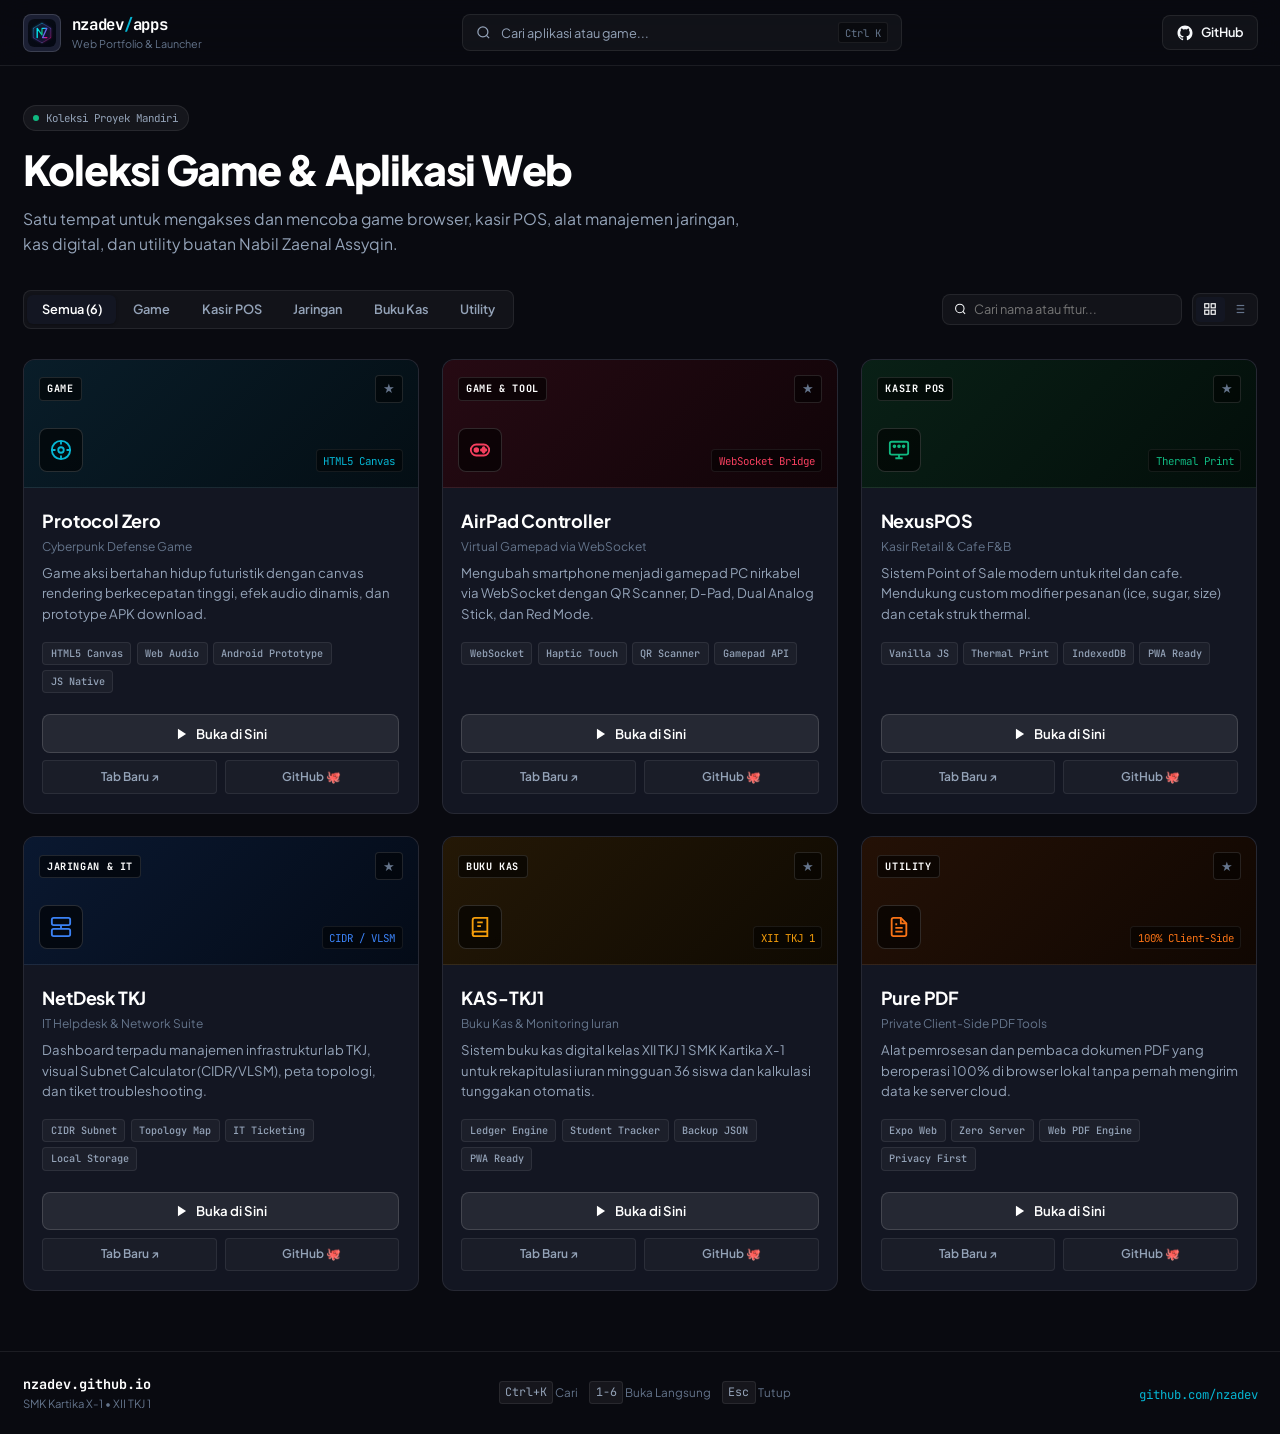
==== commit e5886fcc: "feat: complete redesign into clean, human-crafted developer portal (no AI slop)" ====
--- a/index.html
+++ b/index.html
@@ -3,11 +3,11 @@
 <head>
   <meta charset="UTF-8">
   <meta name="viewport" content="width=device-width, initial-scale=1.0, maximum-scale=5.0, viewport-fit=cover">
-  <meta name="theme-color" content="#090a0f">
-  <meta name="description" content="NzaDev Arcade Hub — Koleksi Game, Web Apps, Kasir POS & Tools buatan Nabil Zaenal Assyqin (nzadev).">
+  <meta name="theme-color" content="#090a10">
+  <meta name="description" content="Koleksi Game & Web App buatan Nabil Zaenal Assyqin (nzadev). Jalankan langsung di browser atau buka repositori GitHub.">
   <meta name="apple-mobile-web-app-capable" content="yes">
   <meta name="apple-mobile-web-app-status-bar-style" content="black-translucent">
-  <title>NzaDev Arcade Hub — Unified Game &amp; App Launcher</title>
+  <title>NzaDev — Koleksi Game &amp; Aplikasi Web</title>
 
   <link rel="manifest" href="manifest.json">
   <link rel="icon" type="image/svg+xml" href="icon.svg">
@@ -15,217 +15,202 @@
 
   <link rel="preconnect" href="https://fonts.googleapis.com">
   <link rel="preconnect" href="https://fonts.gstatic.com" crossorigin>
-  <link href="https://fonts.googleapis.com/css2?family=Chakra+Petch:wght@500;600;700&family=JetBrains+Mono:wght@400;500;700&family=Plus+Jakarta+Sans:wght@500;600;700;800&display=swap" rel="stylesheet">
+  <link href="https://fonts.googleapis.com/css2?family=Inter:wght@400;500;600;700&family=JetBrains+Mono:wght@400;500;600&family=Plus+Jakarta+Sans:wght@500;600;700;800&display=swap" rel="stylesheet">
 
   <link rel="stylesheet" href="style.css">
 </head>
 <body>
-  <div class="grid-backdrop" aria-hidden="true"></div>
-
-  <div class="app-shell">
-    <header class="console-header">
-      <div class="console-header-inner">
-        <div class="header-brand-block">
-          <div class="brand-badge-icon">
-            <img src="icon.svg" alt="NzaDev Icon" width="28" height="28">
-          </div>
-          <div class="brand-text-group">
-            <span class="console-title">NZA // ARCADE HUB</span>
-            <span class="console-sub">PORTAL APLIKASI &amp; GAME MANDIRI</span>
-          </div>
-        </div>
-
-        <div class="header-status-center">
-          <div class="clock-display" id="clock-display" title="Waktu Lokal (WIB)">00:00:00 WIB</div>
-          <div class="sys-pulse" title="GitHub Pages Online">
-            <span class="sys-led"></span>
-            <span>SYSTEM ONLINE</span>
-          </div>
-        </div>
-
-        <div class="header-actions">
-          <button type="button" class="action-btn" id="btn-sound-toggle" title="Toggle Efek Suara Arcade" aria-label="Toggle Suara">
-            <span id="sound-icon">🔊</span>
-            <span class="btn-text">SFX ON</span>
-          </button>
-
-          <button type="button" class="action-btn" id="btn-search-trigger" title="Cari Cepat (Ctrl+K)" aria-label="Cari Cepat">
-            <svg viewBox="0 0 24 24" width="16" height="16" fill="none" stroke="currentColor" stroke-width="2.2">
+  <div class="site-container">
+    <header class="navbar">
+      <div class="navbar-content">
+        <a href="./" class="nav-brand" aria-label="NzaDev Beranda">
+          <div class="brand-avatar">
+            <img src="icon.svg" alt="NzaDev" width="28" height="28">
+          </div>
+          <div class="brand-name-group">
+            <span class="brand-title">nzadev<span class="brand-slash">/</span>apps</span>
+            <span class="brand-role">Web Portfolio &amp; Launcher</span>
+          </div>
+        </a>
+
+        <div class="nav-center">
+          <button type="button" class="nav-search-btn" id="btn-open-search" aria-label="Cari aplikasi (Ctrl+K)">
+            <svg viewBox="0 0 24 24" width="15" height="15" fill="none" stroke="currentColor" stroke-width="2">
               <circle cx="11" cy="11" r="8"></circle>
               <line x1="21" y1="21" x2="16.65" y2="16.65"></line>
             </svg>
-            <span class="btn-text">CARI</span>
-            <kbd class="hdr-kbd">Ctrl+K</kbd>
+            <span>Cari aplikasi atau game...</span>
+            <kbd>Ctrl K</kbd>
           </button>
-
-          <a href="https://github.com/nzadev" target="_blank" rel="noopener noreferrer" class="action-btn icon-only" title="GitHub nzadev" aria-label="GitHub">
+        </div>
+
+        <div class="nav-right">
+          <a href="https://github.com/nzadev" target="_blank" rel="noopener noreferrer" class="nav-link-btn" title="Kunjungi GitHub nzadev">
             <svg viewBox="0 0 24 24" width="18" height="18" fill="currentColor">
               <path fill-rule="evenodd" clip-rule="evenodd" d="M12 2C6.477 2 2 6.484 2 12.017c0 4.425 2.865 8.18 6.839 9.504.5.092.682-.217.682-.483 0-.237-.008-.868-.013-1.703-2.782.605-3.369-1.343-3.369-1.343-.454-1.158-1.11-1.466-1.11-1.466-.908-.62.069-.608.069-.608 1.003.07 1.53 1.032 1.53 1.032.892 1.53 2.341 1.088 2.91.832.092-.647.35-1.088.636-1.338-2.22-.253-4.555-1.113-4.555-4.951 0-1.093.39-1.988 1.029-2.688-.103-.253-.446-1.272.098-2.65 0 0 .84-.27 2.75 1.026A9.564 9.564 0 0112 6.844c.85.004 1.705.115 2.504.337 1.909-1.296 2.747-1.027 2.747-1.027.546 1.379.202 2.398.1 2.651.64.7 1.028 1.595 1.028 2.688 0 3.848-2.339 4.695-4.566 4.943.359.309.678.92.678 1.855 0 1.338-.012 2.419-.012 2.747 0 .268.18.58.688.482A10.019 10.019 0 0022 12.017C22 6.484 17.522 2 12 2z"/>
             </svg>
+            <span class="nav-btn-text">GitHub</span>
           </a>
 
-          <button type="button" class="btn-install-app hidden" id="btn-install-app" title="Install Web App">
-            <span>+ INSTALL</span>
+          <button type="button" class="nav-install-btn hidden" id="btn-install" aria-label="Install Aplikasi">
+            <svg viewBox="0 0 24 24" width="15" height="15" fill="none" stroke="currentColor" stroke-width="2">
+              <path d="M21 15v4a2 2 0 0 1-2 2H5a2 2 0 0 1-2-2v-4"></path>
+              <polyline points="7 10 12 15 17 10"></polyline>
+              <line x1="12" y1="15" x2="12" y2="3"></line>
+            </svg>
+            <span>Install</span>
           </button>
         </div>
       </div>
     </header>
 
-    <main class="console-body">
-      <!-- HERO MARQUEE SPOTLIGHT -->
-      <section class="marquee-spotlight" id="marquee-spotlight">
-        <div class="marquee-content">
-          <div class="marquee-tag">
-            <span class="marquee-tag-icon">⚡</span>
-            <span id="marquee-tag-label">FEATURED SPOTLIGHT</span>
-          </div>
-          <h1 class="marquee-title" id="marquee-title">Protocol Zero</h1>
-          <p class="marquee-desc" id="marquee-desc">
-            Game aksi bertahan hidup futuristik dengan canvas rendering, audio efek dinamis, dan prototype APK download.
+    <main class="page-main">
+      <section class="hero-block">
+        <div class="hero-inner">
+          <div class="hero-badge">
+            <span class="badge-dot"></span>
+            <span>Koleksi Proyek Mandiri</span>
+          </div>
+          <h1 class="hero-heading">Koleksi Game &amp; Aplikasi Web</h1>
+          <p class="hero-subtext">
+            Satu tempat untuk mengakses dan mencoba game browser, kasir POS, alat manajemen jaringan, kas digital, dan utility buatan Nabil Zaenal Assyqin.
           </p>
-          <div class="marquee-tech-row" id="marquee-tech-row"></div>
-          <div class="marquee-actions">
-            <button type="button" class="btn-play-spotlight" id="btn-play-spotlight">
-              <span class="play-triangle">▶</span>
-              <span>MAINKAN SEKARANG</span>
+
+          <div class="pinned-bar hidden" id="pinned-bar">
+            <span class="pinned-title">Disematkan:</span>
+            <div class="pinned-tags" id="pinned-tags"></div>
+            <button type="button" class="btn-unpin-all" id="btn-unpin-all">Reset</button>
+          </div>
+        </div>
+      </section>
+
+      <section class="filter-bar">
+        <div class="filter-segmented" id="filter-segmented" role="tablist" aria-label="Kategori">
+          <button type="button" class="segment-btn active" data-category="all" role="tab" aria-selected="true">Semua (6)</button>
+          <button type="button" class="segment-btn" data-category="game" role="tab" aria-selected="false">Game</button>
+          <button type="button" class="segment-btn" data-category="business" role="tab" aria-selected="false">Kasir POS</button>
+          <button type="button" class="segment-btn" data-category="network" role="tab" aria-selected="false">Jaringan</button>
+          <button type="button" class="segment-btn" data-category="education" role="tab" aria-selected="false">Buku Kas</button>
+          <button type="button" class="segment-btn" data-category="utility" role="tab" aria-selected="false">Utility</button>
+        </div>
+
+        <div class="filter-tools">
+          <div class="search-input-wrap">
+            <svg viewBox="0 0 24 24" width="14" height="14" fill="none" stroke="currentColor" stroke-width="2">
+              <circle cx="11" cy="11" r="8"></circle>
+              <line x1="21" y1="21" x2="16.65" y2="16.65"></line>
+            </svg>
+            <input type="text" id="inline-search" placeholder="Cari nama atau fitur..." autocomplete="off">
+            <button type="button" id="btn-clear-input" class="btn-clear-input hidden" aria-label="Hapus teks">✕</button>
+          </div>
+
+          <div class="view-toggle">
+            <button type="button" class="btn-view active" id="btn-view-grid" title="Tampilan Grid">
+              <svg viewBox="0 0 24 24" width="14" height="14" fill="none" stroke="currentColor" stroke-width="2">
+                <rect x="3" y="3" width="7" height="7"></rect>
+                <rect x="14" y="3" width="7" height="7"></rect>
+                <rect x="14" y="14" width="7" height="7"></rect>
+                <rect x="3" y="14" width="7" height="7"></rect>
+              </svg>
             </button>
-            <a href="#" target="_blank" rel="noopener noreferrer" class="btn-alt-spotlight" id="btn-newtab-spotlight">
-              <span>Buka Tab Baru ↗</span>
-            </a>
-            <div class="marquee-quick-nav">
-              <span class="quick-nav-label">Switch:</span>
-              <div class="quick-nav-dots" id="quick-nav-dots"></div>
-            </div>
-          </div>
-        </div>
-        <div class="marquee-preview-box" id="marquee-preview-box">
-          <div class="marquee-preview-screen" id="marquee-preview-screen"></div>
+            <button type="button" class="btn-view" id="btn-view-list" title="Tampilan Daftar">
+              <svg viewBox="0 0 24 24" width="14" height="14" fill="none" stroke="currentColor" stroke-width="2">
+                <line x1="8" y1="6" x2="21" y2="6"></line>
+                <line x1="8" y1="12" x2="21" y2="12"></line>
+                <line x1="8" y1="18" x2="21" y2="18"></line>
+                <line x1="3" y1="6" x2="3.01" y2="6"></line>
+                <line x1="3" y1="12" x2="3.01" y2="12"></line>
+                <line x1="3" y1="18" x2="3.01" y2="18"></line>
+              </svg>
+            </button>
+          </div>
         </div>
       </section>
 
-      <!-- PINNED QUICK BAR -->
-      <section class="pinned-section hidden" id="pinned-section">
-        <div class="pinned-header">
-          <span class="pinned-label">★ PINNED QUICK DOCK:</span>
-          <button type="button" class="btn-reset-pin" id="btn-reset-pin">Reset Pin</button>
-        </div>
-        <div class="pinned-chips-row" id="pinned-chips-row"></div>
+      <section class="cards-container">
+        <div class="apps-grid" id="apps-grid"></div>
+
+        <div class="empty-results hidden" id="empty-results">
+          <div class="empty-icon">📂</div>
+          <h3>Aplikasi tidak ditemukan</h3>
+          <p>Coba gunakan kata kunci lain atau bersihkan filter pencarian.</p>
+          <button type="button" class="btn-reset-filter" id="btn-reset-filter">Tampilkan Semua</button>
+        </div>
       </section>
-
-      <!-- NAVIGATION & FILTER DECK -->
-      <section class="deck-controls">
-        <div class="category-dock" id="category-dock" role="tablist">
-          <button type="button" class="dock-tab active" data-cat="all">
-            <span class="dock-icon">✦</span>
-            <span>SEMUA (6)</span>
-          </button>
-          <button type="button" class="dock-tab" data-cat="game">
-            <span class="dock-icon">🎮</span>
-            <span>GAMES &amp; CONTROLLER</span>
-          </button>
-          <button type="button" class="dock-tab" data-cat="business">
-            <span class="dock-icon">💼</span>
-            <span>KASIR &amp; BISNIS</span>
-          </button>
-          <button type="button" class="dock-tab" data-cat="network">
-            <span class="dock-icon">🌐</span>
-            <span>JARINGAN &amp; IT</span>
-          </button>
-          <button type="button" class="dock-tab" data-cat="education">
-            <span class="dock-icon">📊</span>
-            <span>KAS &amp; MONITORING</span>
-          </button>
-          <button type="button" class="dock-tab" data-cat="utility">
-            <span class="dock-icon">⚡</span>
-            <span>TOOLS &amp; UTILITY</span>
-          </button>
-        </div>
-
-        <div class="deck-search-wrap">
-          <div class="deck-input-box">
-            <span class="deck-search-ico">🔍</span>
-            <input type="text" id="deck-search-input" placeholder="Filter cepat nama atau teknologi..." autocomplete="off">
-            <button type="button" id="btn-clear-deck-search" class="btn-clear-txt hidden">✕</button>
-          </div>
-          <div class="deck-view-switchers">
-            <button type="button" class="btn-layout-mode active" id="btn-mode-grid" title="Tampilan Grid">田</button>
-            <button type="button" class="btn-layout-mode" id="btn-mode-list" title="Tampilan List">☰</button>
-          </div>
-        </div>
-      </section>
-
-      <!-- CARDS SHOWCASE GRID -->
-      <section class="arcade-grid" id="arcade-grid"></section>
-
-      <!-- EMPTY STATE -->
-      <div class="empty-deck hidden" id="empty-deck">
-        <div class="empty-deck-icon">👾</div>
-        <h2>Tidak Ada Hasil yang Cocok</h2>
-        <p>Coba gunakan kata kunci pencarian lain atau pilih tab kategori yang berbeda.</p>
-        <button type="button" class="btn-reset-search" id="btn-reset-search">Reset Filter</button>
-      </div>
     </main>
 
-    <footer class="console-footer">
-      <div class="footer-block-left">
-        <span class="ft-logo">NZADEV // HUB v2.0</span>
-        <span class="ft-meta">Karya Nabil Zaenal Assyqin • SMK Kartika X-1</span>
-      </div>
-      <div class="footer-block-center">
-        <span class="ft-shortcut"><kbd>1-6</kbd> Direct Launch</span>
-        <span class="ft-shortcut"><kbd>Ctrl+K</kbd> Command Palette</span>
-        <span class="ft-shortcut"><kbd>Esc</kbd> Close Runner</span>
-      </div>
-      <div class="footer-block-right">
-        <a href="https://github.com/nzadev" target="_blank" rel="noopener noreferrer" class="ft-link">github.com/nzadev</a>
+    <footer class="site-footer">
+      <div class="footer-content">
+        <div class="footer-left">
+          <span class="footer-brand">nzadev.github.io</span>
+          <span class="footer-tagline">SMK Kartika X-1 • XII TKJ 1</span>
+        </div>
+        <div class="footer-center">
+          <span class="footer-keys"><kbd>Ctrl+K</kbd> Cari</span>
+          <span class="footer-keys"><kbd>1-6</kbd> Buka Langsung</span>
+          <span class="footer-keys"><kbd>Esc</kbd> Tutup</span>
+        </div>
+        <div class="footer-right">
+          <a href="https://github.com/nzadev" target="_blank" rel="noopener noreferrer">github.com/nzadev</a>
+        </div>
       </div>
     </footer>
   </div>
 
-  <!-- IN-APP THEATER RUNNER MODAL -->
-  <div class="theater-modal" id="theater-modal" aria-hidden="true" role="dialog" aria-modal="true">
-    <div class="theater-backdrop" id="theater-backdrop"></div>
-    <div class="theater-window">
-      <header class="theater-titlebar">
-        <div class="theater-left-meta">
-          <div class="theater-app-badge" id="theater-app-badge">APP</div>
-          <div class="theater-text-titles">
-            <span class="theater-name" id="theater-name">Nama Aplikasi</span>
-            <span class="theater-url" id="theater-url">https://...</span>
-          </div>
-        </div>
-        <div class="theater-ctrls">
-          <button type="button" class="th-btn" id="btn-th-reload" title="Muat Ulang Aplikasi">🔄 Reload</button>
-          <a href="#" target="_blank" rel="noopener noreferrer" class="th-btn" id="btn-th-newtab" title="Buka Tab Baru">↗ Buka Tab Baru</a>
-          <a href="#" target="_blank" rel="noopener noreferrer" class="th-btn" id="btn-th-repo" title="Buka Repositori GitHub">🐙 Source Code</a>
-          <button type="button" class="th-btn" id="btn-th-fullscreen" title="Layar Penuh (F)">⛶ Fullscreen</button>
-          <button type="button" class="th-btn close-th" id="btn-th-close" title="Tutup (Esc)">✕ Tutup</button>
+  <!-- MODAL VIEWER / IN-APP WINDOW -->
+  <div class="viewer-modal" id="viewer-modal" aria-hidden="true" role="dialog" aria-modal="true">
+    <div class="viewer-overlay" id="viewer-overlay"></div>
+    <div class="viewer-window">
+      <header class="viewer-topbar">
+        <div class="window-decorations">
+          <span class="dot dot-close" id="dot-close" title="Tutup (Esc)"></span>
+          <span class="dot dot-min" id="dot-min"></span>
+          <span class="dot dot-max" id="dot-max" title="Layar Penuh"></span>
+        </div>
+
+        <div class="viewer-meta">
+          <span class="viewer-title" id="viewer-title">Nama Aplikasi</span>
+          <span class="viewer-address" id="viewer-address">https://...</span>
+        </div>
+
+        <div class="viewer-actions">
+          <button type="button" class="vw-btn" id="btn-vw-reload" title="Muat Ulang">Muat Ulang</button>
+          <a href="#" target="_blank" rel="noopener noreferrer" class="vw-btn" id="btn-vw-newtab">Tab Baru ↗</a>
+          <a href="#" target="_blank" rel="noopener noreferrer" class="vw-btn" id="btn-vw-source">GitHub 🐙</a>
+          <button type="button" class="vw-btn" id="btn-vw-fullscreen">Layar Penuh</button>
+          <button type="button" class="vw-btn vw-btn-close" id="btn-vw-close">✕ Tutup</button>
         </div>
       </header>
-      <div class="theater-viewport">
-        <div class="theater-loading" id="theater-loading">
-          <div class="th-spinner"></div>
-          <span>MEMUAT ENGINE APLIKASI...</span>
-        </div>
-        <iframe id="theater-iframe" class="theater-iframe" title="Aplikasi Web" allow="gamepad; accelerometer; gyroscope; clipboard-write; web-share"></iframe>
+
+      <div class="viewer-frame-container">
+        <div class="viewer-spinner" id="viewer-spinner">
+          <div class="spinner-circle"></div>
+          <span>Memuat aplikasi...</span>
+        </div>
+        <iframe id="viewer-iframe" class="viewer-iframe" title="Pratinjau Aplikasi" allow="gamepad; accelerometer; gyroscope; clipboard-write; web-share"></iframe>
       </div>
     </div>
   </div>
 
-  <!-- COMMAND PALETTE (CTRL+K) -->
-  <div class="spotlight-modal" id="spotlight-modal" aria-hidden="true" role="dialog" aria-modal="true">
-    <div class="spotlight-backdrop" id="spotlight-backdrop"></div>
-    <div class="spotlight-box">
-      <div class="spotlight-top">
-        <span class="spotlight-ico">⚡</span>
-        <input type="text" id="spotlight-input" placeholder="Ketik nama game, sistem kasir, helpdesk, dsb..." autocomplete="off">
-        <kbd class="spotlight-esc">ESC</kbd>
-      </div>
-      <div class="spotlight-list" id="spotlight-list"></div>
-      <div class="spotlight-bottom">
-        <span><kbd>↑</kbd><kbd>↓</kbd> Navigasi</span>
+  <!-- SPOTLIGHT SEARCH (CTRL+K) -->
+  <div class="search-modal" id="search-modal" aria-hidden="true" role="dialog" aria-modal="true">
+    <div class="search-overlay" id="search-overlay"></div>
+    <div class="search-palette">
+      <div class="search-palette-header">
+        <svg viewBox="0 0 24 24" width="18" height="18" fill="none" stroke="currentColor" stroke-width="2">
+          <circle cx="11" cy="11" r="8"></circle>
+          <line x1="21" y1="21" x2="16.65" y2="16.65"></line>
+        </svg>
+        <input type="text" id="palette-search-input" placeholder="Cari game, POS, network, kas..." autocomplete="off">
+        <kbd>ESC</kbd>
+      </div>
+
+      <div class="search-palette-results" id="palette-results"></div>
+
+      <div class="search-palette-footer">
+        <span><kbd>↑</kbd> <kbd>↓</kbd> Navigasi</span>
         <span><kbd>↵</kbd> Jalankan</span>
-        <span id="spotlight-counter">6 Aplikasi</span>
+        <span id="palette-stats">6 Aplikasi</span>
       </div>
     </div>
   </div>
--- a/style.css
+++ b/style.css
@@ -1,38 +1,33 @@
 :root {
-  --bg-deep: #07080d;
-  --bg-base: #0c0e17;
-  --bg-elevated: #121524;
-  --bg-surface: #181d30;
-
-  --border-dim: rgba(255, 255, 255, 0.08);
-  --border-mid: rgba(255, 255, 255, 0.16);
-  --border-bright: rgba(255, 255, 255, 0.3);
-
-  --text-primary: #ffffff;
-  --text-secondary: #a3adc2;
-  --text-muted: #6b7894;
-
-  --cyber-cyan: #00f0ff;
-  --cyber-magenta: #ff0077;
-  --gamepad-red: #ff2a5f;
-  --gamepad-orange: #ff6b00;
-  --pos-emerald: #10b981;
-  --pos-amber: #f59e0b;
-  --net-sky: #38bdf8;
-  --net-indigo: #6366f1;
-  --kas-blue: #3b82f6;
-  --kas-gold: #eab308;
-  --pdf-orange: #f97316;
-  --pdf-crimson: #ef4444;
-
-  --font-display: 'Chakra Petch', -apple-system, sans-serif;
-  --font-body: 'Plus Jakarta Sans', system-ui, sans-serif;
+  --bg-app: #090a10;
+  --bg-surface: #0f111a;
+  --bg-card: #131622;
+  --bg-card-hover: #171b2b;
+  --bg-subtle: #1b1f33;
+
+  --border-light: rgba(255, 255, 255, 0.08);
+  --border-mid: rgba(255, 255, 255, 0.14);
+  --border-hover: rgba(255, 255, 255, 0.25);
+
+  --text-main: #f8fafc;
+  --text-muted: #94a3b8;
+  --text-dim: #64748b;
+
+  --accent-cyan: #06b6d4;
+  --accent-red: #f43f5e;
+  --accent-emerald: #10b981;
+  --accent-blue: #3b82f6;
+  --accent-amber: #f59e0b;
+  --accent-orange: #f97316;
+
+  --font-sans: 'Plus Jakarta Sans', 'Inter', -apple-system, sans-serif;
   --font-mono: 'JetBrains Mono', monospace;
 
   --radius-xs: 4px;
   --radius-sm: 8px;
   --radius-md: 12px;
-  --radius-lg: 18px;
+  --radius-lg: 16px;
+  --radius-full: 9999px;
 }
 
 *, *::before, *::after {
@@ -42,9 +37,9 @@
 }
 
 html, body {
-  background-color: var(--bg-deep);
-  color: var(--text-primary);
-  font-family: var(--font-body);
+  background-color: var(--bg-app);
+  color: var(--text-main);
+  font-family: var(--font-sans);
   font-size: 15px;
   line-height: 1.5;
   min-height: 100vh;
@@ -56,779 +51,581 @@
   overflow-x: hidden;
 }
 
-.grid-backdrop {
-  position: fixed;
-  inset: 0;
-  background-image:
-    linear-gradient(to right, rgba(255, 255, 255, 0.025) 1px, transparent 1px),
-    linear-gradient(to bottom, rgba(255, 255, 255, 0.025) 1px, transparent 1px);
-  background-size: 32px 32px;
-  pointer-events: none;
-  z-index: 0;
-}
-
-.app-shell {
-  position: relative;
-  z-index: 1;
+.site-container {
   display: flex;
   flex-direction: column;
   min-height: 100vh;
 }
 
-/* CONSOLE HEADER */
-.console-header {
+/* NAVBAR */
+.navbar {
   position: sticky;
   top: 0;
-  z-index: 50;
-  background: rgba(10, 12, 19, 0.92);
-  border-bottom: 2px solid rgba(255, 255, 255, 0.1);
+  z-index: 40;
+  background: rgba(9, 10, 16, 0.88);
+  border-bottom: 1px solid var(--border-light);
   backdrop-filter: blur(16px);
   -webkit-backdrop-filter: blur(16px);
 }
 
-.console-header-inner {
-  max-width: 1360px;
+.navbar-content {
+  max-width: 1280px;
   margin: 0 auto;
-  padding: 0.75rem 1.5rem;
+  padding: 0.85rem 1.5rem;
   display: flex;
   align-items: center;
   justify-content: space-between;
   gap: 1.25rem;
 }
 
-.header-brand-block {
-  display: flex;
-  align-items: center;
-  gap: 0.85rem;
-}
-
-.brand-badge-icon {
-  width: 40px;
-  height: 40px;
+.nav-brand {
+  display: flex;
+  align-items: center;
+  gap: 0.75rem;
+  text-decoration: none;
+  color: inherit;
+  flex-shrink: 0;
+}
+
+.brand-avatar {
+  width: 38px;
+  height: 38px;
+  border-radius: var(--radius-sm);
+  background: var(--bg-subtle);
+  border: 1px solid var(--border-mid);
   display: flex;
   align-items: center;
   justify-content: center;
-  background: #141829;
-  border: 1px solid rgba(0, 240, 255, 0.4);
+  transition: transform 150ms ease, border-color 150ms ease;
+}
+
+.nav-brand:hover .brand-avatar {
+  transform: scale(1.05);
+  border-color: var(--border-hover);
+}
+
+.brand-name-group {
+  display: flex;
+  flex-direction: column;
+}
+
+.brand-title {
+  font-family: var(--font-mono);
+  font-weight: 700;
+  font-size: 1.05rem;
+  letter-spacing: -0.02em;
+  color: #ffffff;
+}
+
+.brand-slash {
+  color: var(--accent-cyan);
+}
+
+.brand-role {
+  font-size: 0.72rem;
+  color: var(--text-dim);
+}
+
+.nav-center {
+  flex: 1;
+  max-width: 440px;
+}
+
+.nav-search-btn {
+  width: 100%;
+  display: flex;
+  align-items: center;
+  gap: 0.65rem;
+  padding: 0.5rem 0.85rem;
+  background: rgba(255, 255, 255, 0.04);
+  border: 1px solid var(--border-light);
   border-radius: var(--radius-sm);
-  box-shadow: 0 0 12px rgba(0, 240, 255, 0.2);
-}
-
-.brand-text-group {
-  display: flex;
-  flex-direction: column;
-}
-
-.console-title {
-  font-family: var(--font-display);
-  font-size: 1.2rem;
-  font-weight: 700;
-  letter-spacing: 0.05em;
-  color: #ffffff;
-  text-shadow: 0 0 10px rgba(0, 240, 255, 0.3);
-}
-
-.console-sub {
-  font-family: var(--font-mono);
-  font-size: 0.65rem;
+  color: var(--text-muted);
+  font-family: var(--font-sans);
+  font-size: 0.85rem;
+  cursor: pointer;
+  transition: all 140ms ease;
+}
+
+.nav-search-btn:hover {
+  background: rgba(255, 255, 255, 0.07);
+  border-color: var(--border-mid);
+  color: var(--text-main);
+}
+
+.nav-search-btn span {
+  flex: 1;
+  text-align: left;
+}
+
+.nav-search-btn kbd {
+  font-family: var(--font-mono);
+  font-size: 0.7rem;
+  padding: 0.15rem 0.4rem;
+  border-radius: 3px;
+  background: rgba(0, 0, 0, 0.4);
+  border: 1px solid var(--border-light);
+  color: var(--text-dim);
+}
+
+.nav-right {
+  display: flex;
+  align-items: center;
+  gap: 0.65rem;
+  flex-shrink: 0;
+}
+
+.nav-link-btn {
+  display: inline-flex;
+  align-items: center;
+  gap: 0.45rem;
+  padding: 0.45rem 0.85rem;
+  background: rgba(255, 255, 255, 0.04);
+  border: 1px solid var(--border-light);
+  border-radius: var(--radius-sm);
+  color: var(--text-main);
+  font-size: 0.85rem;
   font-weight: 600;
-  letter-spacing: 0.14em;
-  color: var(--cyber-cyan);
-}
-
-.header-status-center {
-  display: flex;
-  align-items: center;
-  gap: 1rem;
-}
-
-.clock-display {
-  font-family: var(--font-mono);
+  text-decoration: none;
+  transition: all 140ms ease;
+}
+
+.nav-link-btn:hover {
+  background: rgba(255, 255, 255, 0.08);
+  border-color: var(--border-mid);
+}
+
+.nav-install-btn {
+  display: inline-flex;
+  align-items: center;
+  gap: 0.4rem;
+  padding: 0.45rem 0.85rem;
+  background: var(--text-main);
+  border: none;
+  border-radius: var(--radius-sm);
+  color: #090a10;
   font-size: 0.82rem;
   font-weight: 700;
-  color: #e2e8f0;
-  background: #131728;
-  padding: 0.3rem 0.75rem;
+  cursor: pointer;
+  transition: opacity 140ms ease;
+}
+
+.nav-install-btn:hover {
+  opacity: 0.9;
+}
+
+/* PAGE MAIN */
+.page-main {
+  flex: 1;
+  max-width: 1280px;
+  margin: 0 auto;
+  padding: 2.5rem 1.5rem 4rem;
+  width: 100%;
+}
+
+/* HERO BLOCK */
+.hero-block {
+  margin-bottom: 2.25rem;
+}
+
+.hero-inner {
+  max-width: 720px;
+}
+
+.hero-badge {
+  display: inline-flex;
+  align-items: center;
+  gap: 0.45rem;
+  padding: 0.25rem 0.65rem;
+  background: rgba(255, 255, 255, 0.05);
+  border: 1px solid var(--border-light);
+  border-radius: var(--radius-full);
+  font-family: var(--font-mono);
+  font-size: 0.72rem;
+  color: var(--text-muted);
+  margin-bottom: 1rem;
+}
+
+.badge-dot {
+  width: 6px;
+  height: 6px;
+  border-radius: 50%;
+  background: #10b981;
+}
+
+.hero-heading {
+  font-size: clamp(2rem, 3.5vw, 2.75rem);
+  font-weight: 800;
+  letter-spacing: -0.03em;
+  color: #ffffff;
+  line-height: 1.15;
+  margin-bottom: 0.85rem;
+}
+
+.hero-subtext {
+  font-size: 1.05rem;
+  color: var(--text-muted);
+  line-height: 1.6;
+}
+
+/* PINNED BAR */
+.pinned-bar {
+  display: flex;
+  align-items: center;
+  gap: 0.65rem;
+  margin-top: 1.25rem;
+  padding: 0.5rem 0.85rem;
+  background: rgba(255, 255, 255, 0.03);
+  border: 1px solid var(--border-light);
+  border-radius: var(--radius-sm);
+  flex-wrap: wrap;
+}
+
+.pinned-title {
+  font-family: var(--font-mono);
+  font-size: 0.75rem;
+  color: var(--text-dim);
+}
+
+.pinned-tags {
+  display: flex;
+  gap: 0.4rem;
+  flex-wrap: wrap;
+}
+
+.pin-chip {
+  display: inline-flex;
+  align-items: center;
+  gap: 0.4rem;
+  padding: 0.2rem 0.6rem;
+  background: var(--bg-surface);
+  border: 1px solid var(--border-light);
   border-radius: var(--radius-xs);
-  border: 1px solid var(--border-mid);
-}
-
-.sys-pulse {
-  display: flex;
-  align-items: center;
-  gap: 0.45rem;
-  font-family: var(--font-mono);
-  font-size: 0.75rem;
-  font-weight: 700;
-  color: #10b981;
-}
-
-.sys-led {
-  width: 8px;
-  height: 8px;
-  border-radius: 50%;
-  background-color: #10b981;
-  box-shadow: 0 0 10px #10b981;
-  animation: led-blink 1.8s infinite ease-in-out;
-}
-
-@keyframes led-blink {
-  0%, 100% { opacity: 1; }
-  50% { opacity: 0.3; }
-}
-
-.header-actions {
-  display: flex;
-  align-items: center;
-  gap: 0.6rem;
-}
-
-.action-btn {
-  display: inline-flex;
-  align-items: center;
-  gap: 0.45rem;
-  padding: 0.45rem 0.85rem;
-  background: #15192c;
-  border: 1px solid var(--border-mid);
-  border-radius: var(--radius-sm);
-  color: #cbd5e1;
-  font-family: var(--font-display);
-  font-size: 0.82rem;
+  color: var(--text-main);
+  font-size: 0.78rem;
   font-weight: 600;
-  letter-spacing: 0.04em;
-  cursor: pointer;
-  text-decoration: none;
-  transition: all 150ms ease;
-}
-
-.action-btn:hover {
-  background: #1e243d;
-  color: #ffffff;
-  border-color: rgba(255, 255, 255, 0.4);
-  transform: translateY(-1px);
-}
-
-.action-btn.icon-only {
-  padding: 0.5rem;
-}
-
-.hdr-kbd {
-  font-family: var(--font-mono);
-  font-size: 0.7rem;
-  background: rgba(0, 0, 0, 0.4);
-  padding: 0.1rem 0.35rem;
-  border-radius: 3px;
-  border: 1px solid rgba(255, 255, 255, 0.15);
-  color: #94a3b8;
-}
-
-.btn-install-app {
-  padding: 0.45rem 0.85rem;
-  background: #ff2a5f;
-  border: 1px solid #ff7799;
-  border-radius: var(--radius-sm);
-  color: #ffffff;
-  font-family: var(--font-display);
-  font-size: 0.82rem;
-  font-weight: 700;
-  cursor: pointer;
-  box-shadow: 0 0 12px rgba(255, 42, 95, 0.4);
-}
-
-/* CONSOLE BODY */
-.console-body {
-  flex: 1;
-  max-width: 1360px;
-  margin: 0 auto;
-  padding: 2rem 1.5rem 4rem;
-  width: 100%;
-}
-
-/* MARQUEE SPOTLIGHT */
-.marquee-spotlight {
-  display: grid;
-  grid-template-columns: 1.25fr 1fr;
-  gap: 2rem;
-  background: #0f1220;
-  border: 2px solid rgba(0, 240, 255, 0.3);
-  border-radius: var(--radius-lg);
-  padding: 2.25rem;
-  margin-bottom: 2.25rem;
-  box-shadow: 0 12px 36px rgba(0, 0, 0, 0.6), 0 0 30px rgba(0, 240, 255, 0.08);
-  position: relative;
-  overflow: hidden;
-}
-
-.marquee-spotlight::before {
-  content: '';
-  position: absolute;
-  top: 0;
-  left: 0;
-  width: 6px;
-  height: 100%;
-  background: var(--marquee-accent, var(--cyber-cyan));
-}
-
-.marquee-content {
-  display: flex;
-  flex-direction: column;
-  justify-content: center;
-}
-
-.marquee-tag {
-  display: inline-flex;
-  align-items: center;
-  gap: 0.4rem;
+  cursor: pointer;
+  transition: all 120ms ease;
+}
+
+.pin-chip:hover {
+  background: var(--bg-subtle);
+  border-color: var(--border-mid);
+}
+
+.btn-unpin-all {
+  background: transparent;
+  border: none;
   font-family: var(--font-mono);
   font-size: 0.72rem;
-  font-weight: 700;
-  color: var(--marquee-accent, var(--cyber-cyan));
-  letter-spacing: 0.12em;
-  margin-bottom: 0.75rem;
-}
-
-.marquee-title {
-  font-family: var(--font-display);
-  font-size: clamp(2rem, 3.5vw, 2.75rem);
-  font-weight: 700;
-  letter-spacing: -0.01em;
-  line-height: 1.1;
-  color: #ffffff;
-  margin-bottom: 0.85rem;
-}
-
-.marquee-desc {
-  font-size: 1rem;
-  color: var(--text-secondary);
-  line-height: 1.6;
-  margin-bottom: 1.4rem;
-  max-width: 580px;
-}
-
-.marquee-tech-row {
-  display: flex;
-  flex-wrap: wrap;
-  gap: 0.45rem;
-  margin-bottom: 1.75rem;
-}
-
-.mq-chip {
-  font-family: var(--font-mono);
-  font-size: 0.72rem;
-  font-weight: 600;
-  padding: 0.25rem 0.65rem;
-  background: #181c30;
-  border: 1px solid var(--border-mid);
-  border-radius: var(--radius-xs);
-  color: #cbd5e1;
-}
-
-.marquee-actions {
-  display: flex;
-  align-items: center;
-  flex-wrap: wrap;
-  gap: 0.85rem;
-}
-
-.btn-play-spotlight {
-  display: inline-flex;
-  align-items: center;
-  gap: 0.6rem;
-  padding: 0.75rem 1.6rem;
-  background: var(--marquee-accent, var(--cyber-cyan));
-  border: none;
-  border-radius: var(--radius-sm);
-  color: #05070c;
-  font-family: var(--font-display);
-  font-size: 1rem;
-  font-weight: 700;
-  letter-spacing: 0.05em;
-  cursor: pointer;
-  box-shadow: 0 0 20px var(--marquee-accent, rgba(0, 240, 255, 0.4));
-  transition: transform 150ms ease, filter 150ms ease;
-}
-
-.btn-play-spotlight:hover {
-  transform: translateY(-2px);
-  filter: brightness(1.15);
-}
-
-.play-triangle {
-  font-size: 0.9rem;
-}
-
-.btn-alt-spotlight {
-  display: inline-flex;
-  align-items: center;
-  padding: 0.75rem 1.25rem;
-  background: #171c32;
-  border: 1px solid var(--border-bright);
-  border-radius: var(--radius-sm);
-  color: #ffffff;
-  font-family: var(--font-display);
-  font-size: 0.9rem;
-  font-weight: 600;
-  letter-spacing: 0.04em;
-  text-decoration: none;
-  transition: background 150ms ease;
-}
-
-.btn-alt-spotlight:hover {
-  background: #232a4a;
-}
-
-.marquee-quick-nav {
-  display: flex;
-  align-items: center;
-  gap: 0.5rem;
+  color: var(--text-dim);
+  cursor: pointer;
   margin-left: auto;
-}
-
-.quick-nav-label {
-  font-family: var(--font-mono);
-  font-size: 0.75rem;
-  color: var(--text-muted);
-}
-
-.quick-nav-dots {
-  display: flex;
-  gap: 0.35rem;
-}
-
-.nav-dot {
-  width: 10px;
-  height: 10px;
-  border-radius: 2px;
-  background: #252b45;
-  border: 1px solid var(--border-dim);
-  cursor: pointer;
-  transition: all 150ms ease;
-}
-
-.nav-dot.active {
-  background: var(--marquee-accent, var(--cyber-cyan));
-  box-shadow: 0 0 8px var(--marquee-accent, var(--cyber-cyan));
-}
-
-/* MARQUEE PREVIEW SCREEN (DYNAMIC VISUAL COMPONENT) */
-.marquee-preview-box {
-  display: flex;
-  align-items: center;
-  justify-content: center;
-}
-
-.marquee-preview-screen {
-  width: 100%;
-  height: 260px;
-  background: #090b14;
-  border: 2px solid var(--border-bright);
-  border-radius: var(--radius-md);
-  position: relative;
-  overflow: hidden;
-  box-shadow: inset 0 0 40px rgba(0, 0, 0, 0.8);
-}
-
-/* PINNED SECTION */
-.pinned-section {
-  background: #101424;
-  border: 1px solid var(--border-mid);
-  border-radius: var(--radius-md);
-  padding: 0.75rem 1.25rem;
-  margin-bottom: 2rem;
+  text-decoration: underline;
+}
+
+/* FILTER BAR */
+.filter-bar {
   display: flex;
   align-items: center;
   justify-content: space-between;
   gap: 1rem;
-}
-
-.pinned-header {
-  display: flex;
-  align-items: center;
-  gap: 0.85rem;
-}
-
-.pinned-label {
-  font-family: var(--font-display);
-  font-size: 0.82rem;
-  font-weight: 700;
-  letter-spacing: 0.08em;
-  color: #f59e0b;
-}
-
-.btn-reset-pin {
+  margin-bottom: 2rem;
+  flex-wrap: wrap;
+}
+
+.filter-segmented {
+  display: flex;
+  align-items: center;
+  background: rgba(255, 255, 255, 0.04);
+  border: 1px solid var(--border-light);
+  border-radius: var(--radius-sm);
+  padding: 0.25rem;
+  gap: 0.2rem;
+  overflow-x: auto;
+  max-width: 100%;
+}
+
+.segment-btn {
+  padding: 0.45rem 0.95rem;
   background: transparent;
   border: none;
-  font-family: var(--font-mono);
-  font-size: 0.72rem;
-  color: var(--text-muted);
-  cursor: pointer;
-  text-decoration: underline;
-}
-
-.pinned-chips-row {
-  display: flex;
-  align-items: center;
-  gap: 0.5rem;
-  flex-wrap: wrap;
-}
-
-.pinned-btn {
-  display: inline-flex;
-  align-items: center;
-  gap: 0.4rem;
-  padding: 0.3rem 0.75rem;
-  background: #181e36;
-  border: 1px solid var(--border-mid);
-  border-radius: var(--radius-xs);
-  color: #ffffff;
-  font-family: var(--font-display);
-  font-size: 0.82rem;
+  border-radius: 6px;
+  color: var(--text-muted);
+  font-family: var(--font-sans);
+  font-size: 0.85rem;
   font-weight: 600;
-  cursor: pointer;
-  transition: all 120ms ease;
-}
-
-.pinned-btn:hover {
-  background: #252d50;
-  transform: translateY(-1px);
-}
-
-/* CONTROLS DECK */
-.deck-controls {
-  margin-bottom: 2rem;
-  display: flex;
-  flex-direction: column;
-  gap: 1rem;
-}
-
-.category-dock {
-  display: flex;
-  align-items: center;
-  gap: 0.45rem;
-  overflow-x: auto;
-  padding-bottom: 0.25rem;
-  scrollbar-width: none;
-}
-
-.category-dock::-webkit-scrollbar {
-  display: none;
-}
-
-.dock-tab {
-  display: inline-flex;
-  align-items: center;
-  gap: 0.5rem;
-  padding: 0.65rem 1.15rem;
-  background: #111422;
-  border: 1px solid var(--border-mid);
-  border-radius: var(--radius-sm);
-  color: var(--text-secondary);
-  font-family: var(--font-display);
-  font-size: 0.85rem;
-  font-weight: 700;
-  letter-spacing: 0.04em;
   cursor: pointer;
   white-space: nowrap;
   transition: all 140ms ease;
 }
 
-.dock-tab:hover {
-  background: #191e32;
-  color: #ffffff;
-  border-color: rgba(255, 255, 255, 0.3);
-}
-
-.dock-tab.active {
-  background: #222944;
-  color: #ffffff;
-  border-color: var(--cyber-cyan);
-  box-shadow: 0 0 14px rgba(0, 240, 255, 0.25);
-}
-
-.dock-icon {
-  font-size: 0.9rem;
-}
-
-.deck-search-wrap {
-  display: flex;
-  align-items: center;
-  justify-content: space-between;
-  gap: 1rem;
-}
-
-.deck-input-box {
+.segment-btn:hover {
+  color: var(--text-main);
+}
+
+.segment-btn.active {
+  background: var(--bg-card);
+  color: #ffffff;
+  box-shadow: 0 1px 3px rgba(0, 0, 0, 0.3);
+}
+
+.filter-tools {
   display: flex;
   align-items: center;
   gap: 0.65rem;
-  padding: 0.55rem 1rem;
-  background: #111422;
-  border: 1px solid var(--border-mid);
+}
+
+.search-input-wrap {
+  display: flex;
+  align-items: center;
+  gap: 0.5rem;
+  padding: 0.45rem 0.75rem;
+  background: rgba(255, 255, 255, 0.04);
+  border: 1px solid var(--border-light);
   border-radius: var(--radius-sm);
-  flex: 1;
-  max-width: 480px;
-}
-
-.deck-input-box:focus-within {
-  border-color: var(--cyber-cyan);
-  background: #161a2c;
-  box-shadow: 0 0 12px rgba(0, 240, 255, 0.15);
-}
-
-.deck-input-box input {
+  width: 240px;
+}
+
+.search-input-wrap:focus-within {
+  border-color: var(--border-mid);
+  background: rgba(255, 255, 255, 0.07);
+}
+
+.search-input-wrap input {
   background: transparent;
   border: none;
   outline: none;
   color: #ffffff;
-  font-family: var(--font-body);
-  font-size: 0.9rem;
+  font-family: var(--font-sans);
+  font-size: 0.85rem;
   width: 100%;
 }
 
-.btn-clear-txt {
+.btn-clear-input {
   background: transparent;
   border: none;
-  color: var(--text-muted);
-  cursor: pointer;
-  font-size: 0.85rem;
-}
-
-.deck-view-switchers {
-  display: flex;
-  gap: 0.35rem;
-}
-
-.btn-layout-mode {
-  padding: 0.45rem 0.75rem;
-  background: #111422;
-  border: 1px solid var(--border-mid);
-  border-radius: var(--radius-xs);
-  color: var(--text-muted);
-  font-family: var(--font-mono);
-  font-size: 0.9rem;
-  cursor: pointer;
-}
-
-.btn-layout-mode.active {
-  background: #222944;
-  color: #ffffff;
-  border-color: var(--border-bright);
-}
-
-/* ARCADE GRID */
-.arcade-grid {
+  color: var(--text-dim);
+  cursor: pointer;
+  font-size: 0.8rem;
+}
+
+.view-toggle {
+  display: flex;
+  background: rgba(255, 255, 255, 0.04);
+  border: 1px solid var(--border-light);
+  border-radius: var(--radius-sm);
+  padding: 0.2rem;
+}
+
+.btn-view {
+  background: transparent;
+  border: none;
+  border-radius: 4px;
+  padding: 0.35rem 0.5rem;
+  color: var(--text-dim);
+  cursor: pointer;
+  display: flex;
+  align-items: center;
+}
+
+.btn-view.active {
+  background: var(--bg-card);
+  color: #ffffff;
+}
+
+/* CARDS CONTAINER & GRID */
+.apps-grid {
   display: grid;
-  grid-template-columns: repeat(auto-fill, minmax(380px, 1fr));
-  gap: 1.75rem;
-}
-
-.arcade-grid.list-view {
+  grid-template-columns: repeat(auto-fill, minmax(360px, 1fr));
+  gap: 1.5rem;
+}
+
+.apps-grid.list-view {
   grid-template-columns: 1fr;
-  gap: 1.1rem;
-}
-
-/* ARCADE CARD (DISTINCT THEMED CARDS) */
-.arcade-card {
-  background: var(--card-bg, #0d101d);
-  border: 2px solid var(--card-border, var(--border-mid));
-  border-radius: var(--radius-lg);
-  padding: 1.5rem;
+  gap: 1rem;
+}
+
+/* INDIVIDUAL APP CARD */
+.app-card {
+  background: var(--bg-card);
+  border: 1px solid var(--border-light);
+  border-radius: var(--radius-md);
+  overflow: hidden;
   display: flex;
   flex-direction: column;
+  transition: transform 160ms ease, border-color 160ms ease, box-shadow 160ms ease;
+}
+
+.app-card:hover {
+  transform: translateY(-3px);
+  border-color: var(--border-hover);
+  box-shadow: 0 12px 30px -10px rgba(0, 0, 0, 0.5);
+}
+
+/* CARD PREVIEW BANNER */
+.card-header-art {
+  height: 128px;
+  background: var(--card-art-bg, var(--bg-surface));
+  border-bottom: 1px solid var(--border-light);
   position: relative;
-  overflow: hidden;
-  box-shadow: 0 10px 24px rgba(0, 0, 0, 0.5);
-  transition: transform 180ms ease, box-shadow 180ms ease, border-color 180ms ease;
-}
-
-.arcade-card:hover {
-  transform: translateY(-5px);
-  border-color: var(--card-accent, var(--cyber-cyan));
-  box-shadow: 0 16px 36px rgba(0, 0, 0, 0.7), 0 0 25px var(--card-glow, rgba(0, 240, 255, 0.2));
-}
-
-/* CARD MINI SCREEN / PREVIEW BANNER */
-.card-mini-screen {
-  height: 120px;
-  background: var(--screen-bg, #080a12);
-  border: 1px solid rgba(255, 255, 255, 0.12);
-  border-radius: var(--radius-sm);
-  margin-bottom: 1.25rem;
-  position: relative;
-  overflow: hidden;
   display: flex;
   flex-direction: column;
   justify-content: space-between;
-  padding: 0.85rem;
-}
-
-.screen-badge-row {
+  padding: 1rem;
+  overflow: hidden;
+}
+
+.art-badge-row {
   display: flex;
   align-items: center;
   justify-content: space-between;
-}
-
-.screen-cat-tag {
+  z-index: 2;
+}
+
+.art-cat-label {
   font-family: var(--font-mono);
   font-size: 0.68rem;
   font-weight: 700;
-  letter-spacing: 0.08em;
+  text-transform: uppercase;
+  letter-spacing: 0.06em;
   padding: 0.2rem 0.5rem;
-  border-radius: 3px;
+  border-radius: var(--radius-xs);
+  background: rgba(0, 0, 0, 0.6);
+  border: 1px solid rgba(255, 255, 255, 0.12);
+  color: #ffffff;
+}
+
+.art-pin-btn {
   background: rgba(0, 0, 0, 0.5);
-  border: 1px solid var(--card-accent);
-  color: var(--card-accent);
-}
-
-.screen-status-badge {
+  border: 1px solid rgba(255, 255, 255, 0.12);
+  color: var(--text-dim);
+  width: 28px;
+  height: 28px;
+  border-radius: var(--radius-xs);
+  display: flex;
+  align-items: center;
+  justify-content: center;
+  cursor: pointer;
+  transition: all 120ms ease;
+}
+
+.art-pin-btn:hover, .art-pin-btn.pinned {
+  color: #f59e0b;
+  border-color: rgba(245, 158, 11, 0.4);
+}
+
+.art-illustration {
+  display: flex;
+  align-items: flex-end;
+  justify-content: space-between;
+  z-index: 2;
+}
+
+.art-icon-wrap {
+  width: 44px;
+  height: 44px;
+  border-radius: var(--radius-sm);
+  background: rgba(0, 0, 0, 0.6);
+  border: 1px solid rgba(255, 255, 255, 0.15);
+  display: flex;
+  align-items: center;
+  justify-content: center;
+  color: var(--card-accent, #ffffff);
+}
+
+.art-accent-spec {
+  font-family: var(--font-mono);
+  font-size: 0.72rem;
+  color: var(--card-accent, var(--text-muted));
+  background: rgba(0, 0, 0, 0.5);
+  padding: 0.15rem 0.45rem;
+  border-radius: var(--radius-xs);
+  border: 1px solid rgba(255, 255, 255, 0.08);
+}
+
+/* CARD BODY */
+.card-body {
+  padding: 1.25rem;
+  display: flex;
+  flex-direction: column;
+  flex: 1;
+}
+
+.card-title-row {
+  margin-bottom: 0.45rem;
+}
+
+.card-title {
+  font-size: 1.2rem;
+  font-weight: 700;
+  color: #ffffff;
+  letter-spacing: -0.01em;
+}
+
+.card-subtitle {
+  font-size: 0.8rem;
+  color: var(--text-dim);
+}
+
+.card-desc {
+  font-size: 0.88rem;
+  color: var(--text-muted);
+  line-height: 1.55;
+  margin-bottom: 1.15rem;
+}
+
+.card-tech-row {
+  display: flex;
+  flex-wrap: wrap;
+  gap: 0.35rem;
+  margin-bottom: 1.4rem;
+}
+
+.tech-tag {
   font-family: var(--font-mono);
   font-size: 0.68rem;
-  font-weight: 700;
-  color: #10b981;
-  display: flex;
-  align-items: center;
-  gap: 0.35rem;
-}
-
-.screen-visual-deco {
-  font-family: var(--font-mono);
-  font-size: 0.8rem;
-  color: var(--card-accent);
-  opacity: 0.85;
-}
-
-.card-main-header {
-  display: flex;
-  align-items: flex-start;
-  justify-content: space-between;
-  gap: 0.75rem;
-  margin-bottom: 0.65rem;
-}
-
-.card-title-wrap h3 {
-  font-family: var(--font-display);
-  font-size: 1.35rem;
-  font-weight: 700;
-  color: #ffffff;
-  letter-spacing: 0.02em;
-}
-
-.card-subline {
-  font-family: var(--font-mono);
-  font-size: 0.78rem;
-  color: var(--card-accent);
+  font-weight: 500;
+  padding: 0.2rem 0.5rem;
+  background: rgba(255, 255, 255, 0.04);
+  border: 1px solid var(--border-light);
+  border-radius: var(--radius-xs);
+  color: var(--text-muted);
+}
+
+/* CARD ACTIONS */
+.card-actions {
+  margin-top: auto;
+  display: flex;
+  flex-direction: column;
+  gap: 0.5rem;
+}
+
+.btn-open-in-app {
+  width: 100%;
+  display: flex;
+  align-items: center;
+  justify-content: center;
+  gap: 0.5rem;
+  padding: 0.65rem 1rem;
+  background: rgba(255, 255, 255, 0.08);
+  border: 1px solid var(--border-mid);
+  border-radius: var(--radius-sm);
+  color: #ffffff;
+  font-family: var(--font-sans);
+  font-size: 0.88rem;
   font-weight: 600;
-  margin-top: 0.15rem;
-}
-
-.card-pin-toggle {
-  background: #141829;
-  border: 1px solid var(--border-mid);
-  color: var(--text-muted);
-  width: 34px;
-  height: 34px;
-  border-radius: var(--radius-xs);
-  display: flex;
-  align-items: center;
-  justify-content: center;
-  cursor: pointer;
-  transition: all 120ms ease;
-}
-
-.card-pin-toggle:hover {
-  color: #f59e0b;
-  border-color: #f59e0b;
-}
-
-.card-pin-toggle.pinned {
-  color: #f59e0b;
-  border-color: #f59e0b;
-  background: rgba(245, 158, 11, 0.15);
-}
-
-.card-description {
-  font-size: 0.9rem;
-  color: var(--text-secondary);
-  line-height: 1.55;
-  margin-bottom: 1.25rem;
-}
-
-.card-feature-list {
-  list-style: none;
-  background: rgba(0, 0, 0, 0.25);
-  border: 1px solid rgba(255, 255, 255, 0.06);
-  border-radius: var(--radius-sm);
-  padding: 0.75rem;
-  margin-bottom: 1.25rem;
-  display: flex;
-  flex-direction: column;
-  gap: 0.35rem;
-}
-
-.card-feature-item {
-  display: flex;
-  align-items: center;
-  gap: 0.5rem;
-  font-size: 0.8rem;
-  color: #d1d5db;
-}
-
-.card-feature-bullet {
-  color: var(--card-accent);
-  font-weight: 700;
-}
-
-.card-tech-chips {
-  display: flex;
-  flex-wrap: wrap;
-  gap: 0.4rem;
-  margin-bottom: 1.5rem;
-}
-
-.card-tech-pill {
-  font-family: var(--font-mono);
-  font-size: 0.7rem;
-  font-weight: 600;
-  padding: 0.2rem 0.55rem;
-  background: #14172a;
-  border: 1px solid var(--border-dim);
-  border-radius: 3px;
-  color: #94a3b8;
-}
-
-/* CARD ACTION BUTTONS */
-.card-bottom-actions {
-  margin-top: auto;
-  display: flex;
-  flex-direction: column;
-  gap: 0.55rem;
-}
-
-.btn-launch-arcade {
-  width: 100%;
-  display: flex;
-  align-items: center;
-  justify-content: center;
-  gap: 0.6rem;
-  padding: 0.8rem 1rem;
-  background: var(--card-accent);
-  border: none;
-  border-radius: var(--radius-sm);
-  color: #060810;
-  font-family: var(--font-display);
-  font-size: 0.95rem;
-  font-weight: 700;
-  letter-spacing: 0.04em;
-  cursor: pointer;
-  box-shadow: 0 4px 14px rgba(0, 0, 0, 0.4);
-  transition: transform 140ms ease, filter 140ms ease;
-}
-
-.btn-launch-arcade:hover {
-  transform: translateY(-2px);
-  filter: brightness(1.15);
-}
-
-.card-secondary-links {
+  cursor: pointer;
+  transition: all 140ms ease;
+}
+
+.btn-open-in-app:hover {
+  background: #ffffff;
+  color: #090a10;
+  border-color: #ffffff;
+}
+
+.card-links-row {
   display: grid;
   grid-template-columns: 1fr 1fr;
   gap: 0.5rem;
@@ -838,13 +635,12 @@
   display: flex;
   align-items: center;
   justify-content: center;
-  gap: 0.4rem;
-  padding: 0.48rem 0.6rem;
-  background: #141829;
-  border: 1px solid var(--border-mid);
+  gap: 0.35rem;
+  padding: 0.45rem 0.6rem;
+  background: rgba(255, 255, 255, 0.03);
+  border: 1px solid var(--border-light);
   border-radius: var(--radius-xs);
-  color: var(--text-secondary);
-  font-family: var(--font-display);
+  color: var(--text-muted);
   font-size: 0.8rem;
   font-weight: 600;
   text-decoration: none;
@@ -852,74 +648,145 @@
 }
 
 .btn-ext-link:hover {
-  background: #1e243d;
-  color: #ffffff;
-  border-color: rgba(255, 255, 255, 0.3);
-}
-
-/* LIST VIEW CARD OVERRIDES */
-.arcade-grid.list-view .arcade-card {
-  padding: 1.25rem;
-}
-
-.arcade-grid.list-view .card-mini-screen {
-  display: none;
-}
-
-.arcade-grid.list-view .card-feature-list {
-  display: grid;
-  grid-template-columns: 1fr 1fr;
-}
-
-.arcade-grid.list-view .card-bottom-actions {
-  display: grid;
-  grid-template-columns: 1.5fr 1fr;
-  align-items: center;
-}
-
-/* EMPTY DECK */
-.empty-deck {
+  background: rgba(255, 255, 255, 0.07);
+  color: #ffffff;
+  border-color: var(--border-mid);
+}
+
+/* LIST VIEW MODE */
+.apps-grid.list-view .app-card {
+  flex-direction: row;
+}
+
+.apps-grid.list-view .card-header-art {
+  width: 220px;
+  height: auto;
+  border-bottom: none;
+  border-right: 1px solid var(--border-light);
+}
+
+.apps-grid.list-view .card-body {
+  flex: 1;
+}
+
+.apps-grid.list-view .card-actions {
+  flex-direction: row;
+  align-items: center;
+}
+
+.apps-grid.list-view .btn-open-in-app {
+  width: auto;
+  padding: 0.55rem 1.25rem;
+}
+
+.apps-grid.list-view .card-links-row {
+  display: flex;
+}
+
+/* EMPTY RESULTS */
+.empty-results {
   text-align: center;
   padding: 4rem 1.5rem;
-  background: #101322;
-  border: 2px dashed var(--border-mid);
-  border-radius: var(--radius-lg);
-  max-width: 520px;
-  margin: 3rem auto;
-}
-
-.empty-deck-icon {
-  font-size: 3rem;
-  margin-bottom: 1rem;
-}
-
-.empty-deck h2 {
-  font-family: var(--font-display);
-  font-size: 1.4rem;
-  color: #ffffff;
-  margin-bottom: 0.5rem;
-}
-
-.empty-deck p {
-  color: var(--text-secondary);
-  font-size: 0.95rem;
-  margin-bottom: 1.5rem;
-}
-
-.btn-reset-search {
-  padding: 0.65rem 1.4rem;
-  background: var(--cyber-cyan);
+  background: var(--bg-card);
+  border: 1px dashed var(--border-mid);
+  border-radius: var(--radius-md);
+  max-width: 480px;
+  margin: 2rem auto;
+}
+
+.empty-icon {
+  font-size: 2.5rem;
+  margin-bottom: 0.85rem;
+}
+
+.empty-results h3 {
+  font-size: 1.2rem;
+  color: #ffffff;
+  margin-bottom: 0.35rem;
+}
+
+.empty-results p {
+  color: var(--text-muted);
+  font-size: 0.9rem;
+  margin-bottom: 1.25rem;
+}
+
+.btn-reset-filter {
+  padding: 0.55rem 1.15rem;
+  background: var(--text-main);
   border: none;
   border-radius: var(--radius-sm);
-  color: #05070c;
-  font-family: var(--font-display);
+  color: #090a10;
+  font-size: 0.85rem;
+  font-weight: 600;
+  cursor: pointer;
+}
+
+/* FOOTER */
+.site-footer {
+  border-top: 1px solid var(--border-light);
+  background: var(--bg-app);
+  padding: 1.5rem;
+  margin-top: auto;
+}
+
+.footer-content {
+  max-width: 1280px;
+  margin: 0 auto;
+  display: flex;
+  align-items: center;
+  justify-content: space-between;
+  flex-wrap: wrap;
+  gap: 1rem;
+}
+
+.footer-left {
+  display: flex;
+  flex-direction: column;
+}
+
+.footer-brand {
+  font-family: var(--font-mono);
   font-size: 0.9rem;
   font-weight: 700;
-  cursor: pointer;
-}
-
-/* THEATER RUNNER MODAL */
-.theater-modal {
+  color: #ffffff;
+}
+
+.footer-tagline {
+  font-size: 0.75rem;
+  color: var(--text-dim);
+}
+
+.footer-center {
+  display: flex;
+  align-items: center;
+  gap: 0.75rem;
+  font-size: 0.78rem;
+  color: var(--text-dim);
+}
+
+.footer-keys kbd {
+  background: rgba(255, 255, 255, 0.05);
+  border: 1px solid var(--border-light);
+  padding: 0.15rem 0.35rem;
+  border-radius: 3px;
+  font-family: var(--font-mono);
+  color: var(--text-muted);
+}
+
+.footer-right a {
+  font-family: var(--font-mono);
+  font-size: 0.82rem;
+  color: var(--accent-cyan);
+  text-decoration: none;
+}
+
+.footer-right a:hover {
+  text-decoration: underline;
+}
+
+/* VIEWER MODAL */
+.viewer-modal {
   position: fixed;
   inset: 0;
   z-index: 100;
@@ -929,163 +796,163 @@
   padding: 1rem;
   opacity: 0;
   pointer-events: none;
-  transition: opacity 180ms ease;
-}
-
-.theater-modal.active {
+  transition: opacity 160ms ease;
+}
+
+.viewer-modal.active {
   opacity: 1;
   pointer-events: auto;
 }
 
-.theater-backdrop {
+.viewer-overlay {
   position: absolute;
   inset: 0;
-  background: rgba(3, 4, 8, 0.9);
-  backdrop-filter: blur(14px);
-  -webkit-backdrop-filter: blur(14px);
-}
-
-.theater-window {
+  background: rgba(5, 6, 10, 0.85);
+  backdrop-filter: blur(10px);
+}
+
+.viewer-window {
   position: relative;
   z-index: 2;
   width: 100%;
-  max-width: 1400px;
+  max-width: 1360px;
   height: 94vh;
-  background: #0b0e1a;
-  border: 2px solid var(--border-bright);
+  background: #0d0f17;
+  border: 1px solid var(--border-mid);
   border-radius: var(--radius-md);
   display: flex;
   flex-direction: column;
   overflow: hidden;
-  box-shadow: 0 30px 80px rgba(0, 0, 0, 0.9), 0 0 50px rgba(0, 240, 255, 0.15);
-}
-
-.theater-window.fullscreen {
+  box-shadow: 0 25px 60px rgba(0, 0, 0, 0.8);
+}
+
+.viewer-window.fullscreen {
   max-width: 100vw;
   height: 100vh;
   border-radius: 0;
   border: none;
 }
 
-.theater-titlebar {
-  padding: 0.75rem 1.25rem;
-  background: #111526;
-  border-bottom: 1px solid var(--border-mid);
+.viewer-topbar {
+  padding: 0.7rem 1.15rem;
+  background: #121520;
+  border-bottom: 1px solid var(--border-light);
   display: flex;
   align-items: center;
   justify-content: space-between;
   gap: 1rem;
 }
 
-.theater-left-meta {
-  display: flex;
-  align-items: center;
-  gap: 0.85rem;
+.window-decorations {
+  display: flex;
+  align-items: center;
+  gap: 0.45rem;
+}
+
+.dot {
+  width: 11px;
+  height: 11px;
+  border-radius: 50%;
+  display: inline-block;
+  cursor: pointer;
+}
+
+.dot-close { background: #ef4444; }
+.dot-min { background: #f59e0b; }
+.dot-max { background: #10b981; }
+
+.viewer-meta {
+  display: flex;
+  align-items: center;
+  gap: 0.65rem;
   min-width: 0;
 }
 
-.theater-app-badge {
-  font-family: var(--font-mono);
-  font-size: 0.75rem;
+.viewer-title {
+  font-size: 0.95rem;
   font-weight: 700;
-  padding: 0.25rem 0.65rem;
-  border-radius: var(--radius-xs);
-  background: #1a203a;
-  color: var(--cyber-cyan);
-  border: 1px solid var(--cyber-cyan);
-}
-
-.theater-text-titles {
-  min-width: 0;
-  display: flex;
-  flex-direction: column;
-}
-
-.theater-name {
-  font-family: var(--font-display);
-  font-size: 1.1rem;
-  font-weight: 700;
-  color: #ffffff;
+  color: #ffffff;
+  white-space: nowrap;
+}
+
+.viewer-address {
+  font-family: var(--font-mono);
+  font-size: 0.72rem;
+  color: var(--text-dim);
   white-space: nowrap;
   overflow: hidden;
   text-overflow: ellipsis;
 }
 
-.theater-url {
-  font-family: var(--font-mono);
-  font-size: 0.7rem;
-  color: var(--text-muted);
-}
-
-.theater-ctrls {
-  display: flex;
-  align-items: center;
-  gap: 0.45rem;
-}
-
-.th-btn {
+.viewer-actions {
+  display: flex;
+  align-items: center;
+  gap: 0.4rem;
+}
+
+.vw-btn {
   display: inline-flex;
   align-items: center;
-  padding: 0.45rem 0.8rem;
-  background: #171d34;
-  border: 1px solid var(--border-mid);
+  padding: 0.4rem 0.7rem;
+  background: rgba(255, 255, 255, 0.05);
+  border: 1px solid var(--border-light);
   border-radius: var(--radius-xs);
-  color: #cbd5e1;
-  font-family: var(--font-display);
-  font-size: 0.82rem;
+  color: var(--text-muted);
+  font-family: var(--font-sans);
+  font-size: 0.8rem;
   font-weight: 600;
   cursor: pointer;
   text-decoration: none;
   transition: all 120ms ease;
 }
 
-.th-btn:hover {
-  background: #232c4e;
-  color: #ffffff;
-}
-
-.th-btn.close-th {
-  background: #450a12;
-  border-color: #ef4444;
+.vw-btn:hover {
+  background: rgba(255, 255, 255, 0.1);
+  color: #ffffff;
+}
+
+.vw-btn-close {
+  background: rgba(239, 68, 68, 0.15);
+  border-color: rgba(239, 68, 68, 0.3);
   color: #fca5a5;
 }
 
-.th-btn.close-th:hover {
-  background: #dc2626;
-  color: #ffffff;
-}
-
-.theater-viewport {
+.vw-btn-close:hover {
+  background: #ef4444;
+  color: #ffffff;
+}
+
+.viewer-frame-container {
   position: relative;
   flex: 1;
   background: #000000;
   overflow: hidden;
 }
 
-.theater-loading {
+.viewer-spinner {
   position: absolute;
   inset: 0;
   display: flex;
   flex-direction: column;
   align-items: center;
   justify-content: center;
-  gap: 1rem;
-  background: #090c16;
+  gap: 0.85rem;
+  background: #0d0f17;
   z-index: 5;
   font-family: var(--font-mono);
   font-size: 0.85rem;
-  color: var(--text-secondary);
-}
-
-.theater-loading.hidden {
+  color: var(--text-muted);
+}
+
+.viewer-spinner.hidden {
   display: none;
 }
 
-.th-spinner {
-  width: 40px;
-  height: 40px;
-  border: 3px solid rgba(255, 255, 255, 0.1);
-  border-top-color: var(--cyber-cyan);
+.spinner-circle {
+  width: 32px;
+  height: 32px;
+  border: 2px solid rgba(255, 255, 255, 0.1);
+  border-top-color: var(--accent-cyan);
   border-radius: 50%;
   animation: spin 0.8s linear infinite;
 }
@@ -1094,15 +961,15 @@
   to { transform: rotate(360deg); }
 }
 
-.theater-iframe {
+.viewer-iframe {
   width: 100%;
   height: 100%;
   border: none;
   display: block;
 }
 
-/* COMMAND PALETTE SPOTLIGHT */
-.spotlight-modal {
+/* SEARCH PALETTE MODAL */
+.search-modal {
   position: fixed;
   inset: 0;
   z-index: 120;
@@ -1112,188 +979,117 @@
   padding: 12vh 1rem 1rem;
   opacity: 0;
   pointer-events: none;
-  transition: opacity 150ms ease;
-}
-
-.spotlight-modal.active {
+  transition: opacity 140ms ease;
+}
+
+.search-modal.active {
   opacity: 1;
   pointer-events: auto;
 }
 
-.spotlight-backdrop {
+.search-overlay {
   position: absolute;
   inset: 0;
-  background: rgba(3, 4, 8, 0.85);
-  backdrop-filter: blur(10px);
-}
-
-.spotlight-box {
+  background: rgba(5, 6, 10, 0.85);
+  backdrop-filter: blur(8px);
+}
+
+.search-palette {
   position: relative;
   z-index: 2;
   width: 100%;
-  max-width: 640px;
-  background: #101424;
-  border: 2px solid var(--border-bright);
+  max-width: 600px;
+  background: var(--bg-card);
+  border: 1px solid var(--border-mid);
   border-radius: var(--radius-md);
-  box-shadow: 0 25px 60px rgba(0, 0, 0, 0.8), 0 0 40px rgba(0, 240, 255, 0.2);
+  box-shadow: 0 20px 50px rgba(0, 0, 0, 0.8);
   overflow: hidden;
 }
 
-.spotlight-top {
+.search-palette-header {
   display: flex;
   align-items: center;
   gap: 0.75rem;
-  padding: 1rem 1.25rem;
-  border-bottom: 1px solid var(--border-mid);
-}
-
-.spotlight-top input {
+  padding: 0.9rem 1.25rem;
+  border-bottom: 1px solid var(--border-light);
+}
+
+.search-palette-header input {
   flex: 1;
   background: transparent;
   border: none;
   outline: none;
-  font-family: var(--font-body);
-  font-size: 1.05rem;
-  color: #ffffff;
-}
-
-.spotlight-esc {
-  font-family: var(--font-mono);
-  font-size: 0.75rem;
-  padding: 0.2rem 0.45rem;
-  background: #181d33;
-  border: 1px solid var(--border-dim);
+  font-family: var(--font-sans);
+  font-size: 1rem;
+  color: #ffffff;
+}
+
+.search-palette-header kbd {
+  font-family: var(--font-mono);
+  font-size: 0.72rem;
+  padding: 0.2rem 0.4rem;
+  background: rgba(255, 255, 255, 0.05);
   border-radius: 3px;
-  color: var(--text-muted);
-}
-
-.spotlight-list {
-  max-height: 380px;
+  color: var(--text-dim);
+}
+
+.search-palette-results {
+  max-height: 360px;
   overflow-y: auto;
   padding: 0.5rem;
 }
 
-.spotlight-row {
+.palette-item {
   display: flex;
   align-items: center;
   justify-content: space-between;
   gap: 1rem;
-  padding: 0.75rem 1rem;
+  padding: 0.7rem 0.85rem;
   border-radius: var(--radius-xs);
   cursor: pointer;
   transition: background 120ms ease;
 }
 
-.spotlight-row:hover, .spotlight-row.selected {
-  background: #1d233d;
-}
-
-.sp-title {
-  font-family: var(--font-display);
-  font-size: 1rem;
-  font-weight: 700;
-  color: #ffffff;
-}
-
-.sp-sub {
-  font-size: 0.8rem;
-  color: var(--text-muted);
-}
-
-.sp-badge {
+.palette-item:hover, .palette-item.selected {
+  background: rgba(255, 255, 255, 0.08);
+}
+
+.p-title {
+  font-size: 0.95rem;
+  font-weight: 600;
+  color: #ffffff;
+}
+
+.p-sub {
+  font-size: 0.78rem;
+  color: var(--text-muted);
+}
+
+.p-cat {
   font-family: var(--font-mono);
   font-size: 0.7rem;
-  font-weight: 700;
-  padding: 0.2rem 0.5rem;
+  padding: 0.15rem 0.45rem;
+  background: rgba(255, 255, 255, 0.06);
   border-radius: 3px;
-  background: #161b2e;
-  color: var(--sp-accent, var(--cyber-cyan));
-}
-
-.spotlight-bottom {
+  color: var(--text-muted);
+}
+
+.search-palette-footer {
   display: flex;
   align-items: center;
   justify-content: space-between;
-  padding: 0.65rem 1.25rem;
-  background: #0b0d18;
-  border-top: 1px solid var(--border-mid);
-  font-family: var(--font-mono);
+  padding: 0.6rem 1.25rem;
+  background: rgba(0, 0, 0, 0.25);
+  border-top: 1px solid var(--border-light);
   font-size: 0.75rem;
-  color: var(--text-muted);
-}
-
-.spotlight-bottom kbd {
-  background: #181d33;
+  color: var(--text-dim);
+}
+
+.search-palette-footer kbd {
+  background: rgba(255, 255, 255, 0.06);
   padding: 0.15rem 0.35rem;
   border-radius: 3px;
-  margin: 0 0.15rem;
-}
-
-/* FOOTER */
-.console-footer {
-  border-top: 2px solid var(--border-mid);
-  background: #090b14;
-  padding: 1.75rem 1.5rem;
-  margin-top: auto;
-}
-
-.console-footer > * {
-  max-width: 1360px;
-  margin: 0 auto;
-}
-
-.console-footer {
-  display: flex;
-  align-items: center;
-  justify-content: space-between;
-  flex-wrap: wrap;
-  gap: 1.5rem;
-}
-
-.footer-block-left {
-  display: flex;
-  flex-direction: column;
-}
-
-.ft-logo {
-  font-family: var(--font-display);
-  font-size: 1rem;
-  font-weight: 700;
-  letter-spacing: 0.05em;
-  color: #ffffff;
-}
-
-.ft-meta {
-  font-size: 0.82rem;
-  color: var(--text-muted);
-}
-
-.footer-block-center {
-  display: flex;
-  align-items: center;
-  gap: 0.85rem;
-  font-family: var(--font-mono);
-  font-size: 0.75rem;
-  color: var(--text-muted);
-}
-
-.footer-block-center kbd {
-  background: #141829;
-  border: 1px solid var(--border-dim);
-  padding: 0.15rem 0.4rem;
-  border-radius: 3px;
-  color: #e2e8f0;
-}
-
-.ft-link {
-  font-family: var(--font-mono);
-  font-size: 0.82rem;
-  color: var(--cyber-cyan);
-  text-decoration: none;
-}
-
-.ft-link:hover {
-  text-decoration: underline;
+  font-family: var(--font-mono);
 }
 
 .hidden {
@@ -1301,21 +1097,40 @@
 }
 
 /* RESPONSIVE */
-@media (max-width: 900px) {
-  .header-status-center {
+@media (max-width: 768px) {
+  .nav-center {
     display: none;
   }
 
-  .marquee-spotlight {
-    grid-template-columns: 1fr;
-    padding: 1.5rem;
+  .nav-btn-text {
+    display: none;
   }
 
-  .arcade-grid {
+  .apps-grid {
     grid-template-columns: 1fr;
   }
 
-  .theater-window {
+  .apps-grid.list-view .app-card {
+    flex-direction: column;
+  }
+
+  .apps-grid.list-view .card-header-art {
+    width: 100%;
+    height: 120px;
+    border-right: none;
+    border-bottom: 1px solid var(--border-light);
+  }
+
+  .viewer-window {
     height: 98vh;
   }
-}
+
+  .viewer-address {
+    display: none;
+  }
+
+  .footer-content {
+    flex-direction: column;
+    align-items: flex-start;
+  }
+}
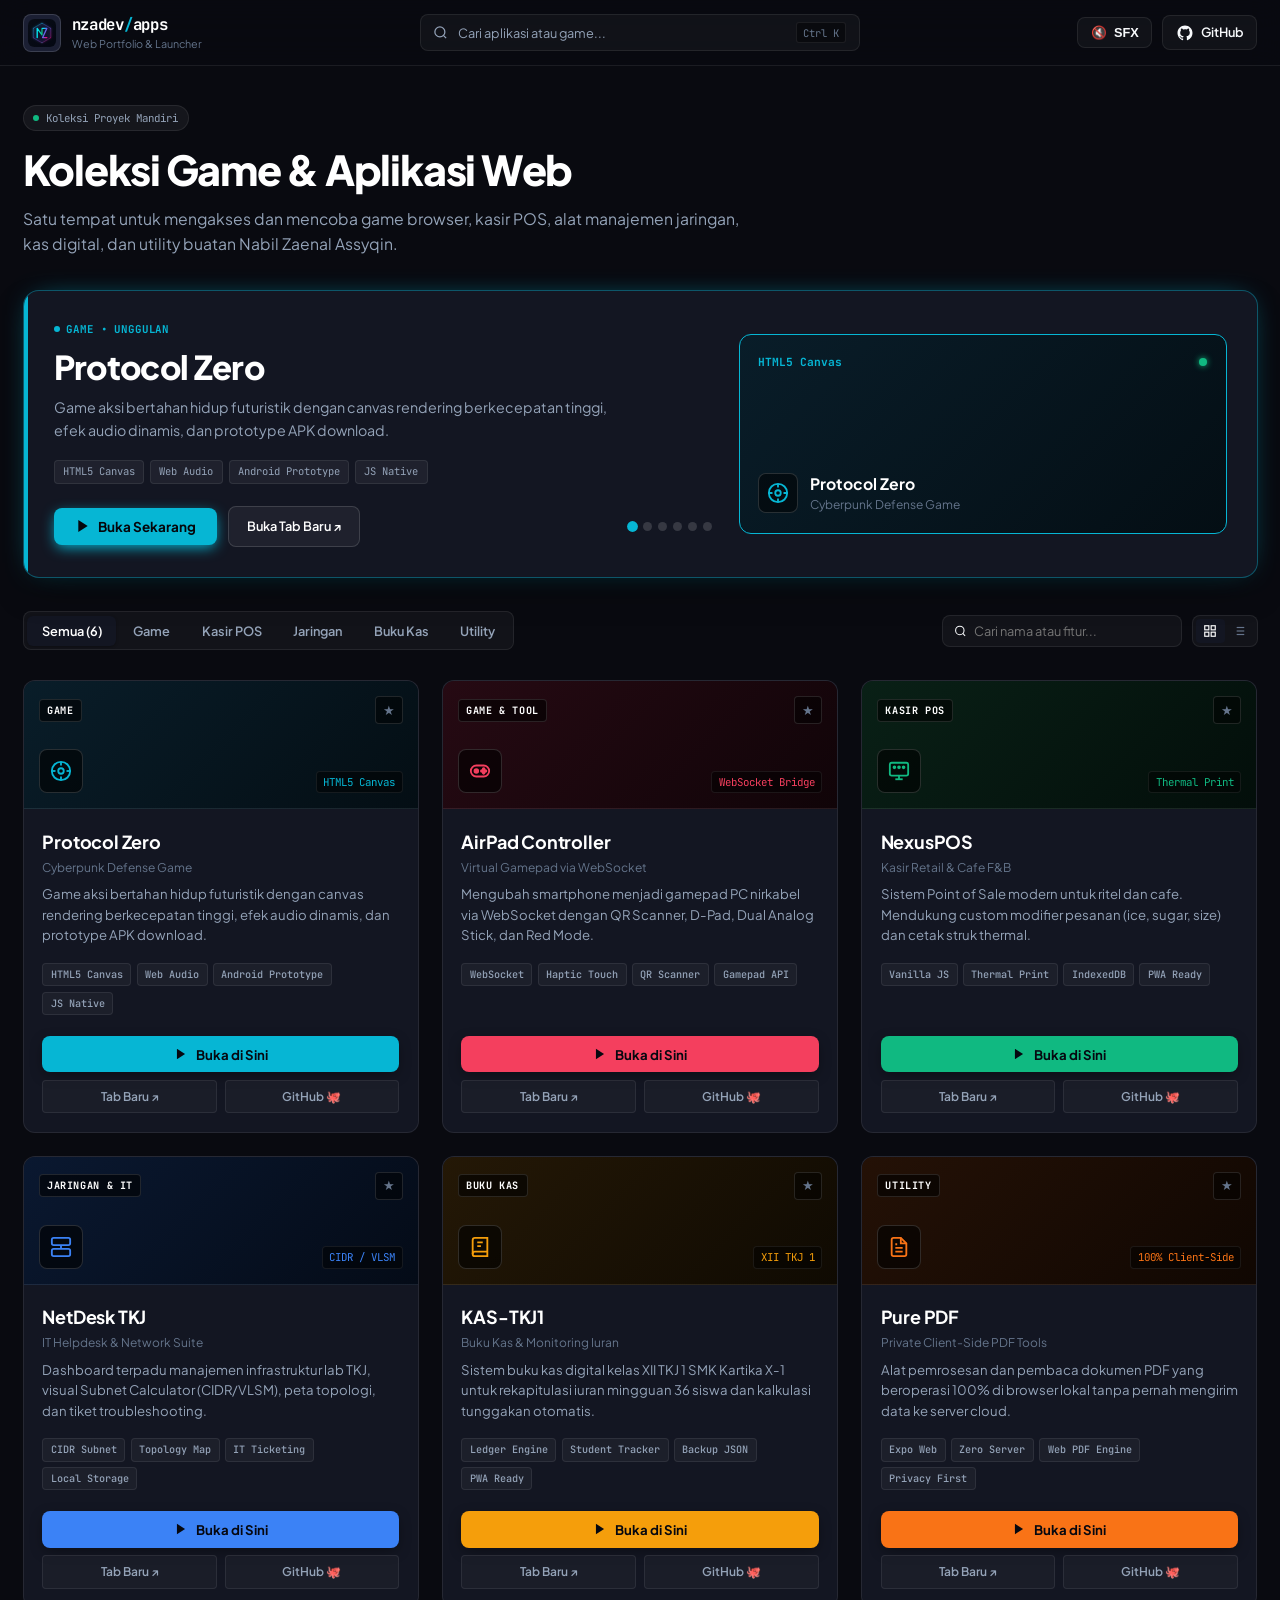
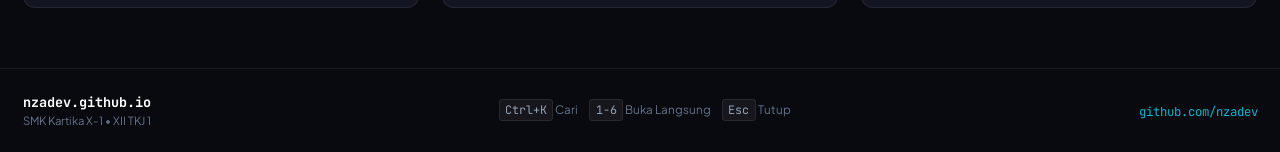
==== commit d97d32bb: "feat: add featured spotlight hero, vibrant card accent buttons, and optional sfx" ====
--- a/index.html
+++ b/index.html
@@ -45,6 +45,11 @@
         </div>
 
         <div class="nav-right">
+          <button type="button" class="nav-link-btn" id="btn-sound" title="Toggle Efek Suara (SFX)">
+            <span id="sound-icon">🔊</span>
+            <span class="nav-btn-text">SFX</span>
+          </button>
+
           <a href="https://github.com/nzadev" target="_blank" rel="noopener noreferrer" class="nav-link-btn" title="Kunjungi GitHub nzadev">
             <svg viewBox="0 0 24 24" width="18" height="18" fill="currentColor">
               <path fill-rule="evenodd" clip-rule="evenodd" d="M12 2C6.477 2 2 6.484 2 12.017c0 4.425 2.865 8.18 6.839 9.504.5.092.682-.217.682-.483 0-.237-.008-.868-.013-1.703-2.782.605-3.369-1.343-3.369-1.343-.454-1.158-1.11-1.466-1.11-1.466-.908-.62.069-.608.069-.608 1.003.07 1.53 1.032 1.53 1.032.892 1.53 2.341 1.088 2.91.832.092-.647.35-1.088.636-1.338-2.22-.253-4.555-1.113-4.555-4.951 0-1.093.39-1.988 1.029-2.688-.103-.253-.446-1.272.098-2.65 0 0 .84-.27 2.75 1.026A9.564 9.564 0 0112 6.844c.85.004 1.705.115 2.504.337 1.909-1.296 2.747-1.027 2.747-1.027.546 1.379.202 2.398.1 2.651.64.7 1.028 1.595 1.028 2.688 0 3.848-2.339 4.695-4.566 4.943.359.309.678.92.678 1.855 0 1.338-.012 2.419-.012 2.747 0 .268.18.58.688.482A10.019 10.019 0 0022 12.017C22 6.484 17.522 2 12 2z"/>
@@ -80,6 +85,35 @@
             <span class="pinned-title">Disematkan:</span>
             <div class="pinned-tags" id="pinned-tags"></div>
             <button type="button" class="btn-unpin-all" id="btn-unpin-all">Reset</button>
+          </div>
+        </div>
+      </section>
+
+      <section class="spotlight-banner" id="spotlight-banner">
+        <div class="spotlight-card">
+          <div class="spotlight-content">
+            <div class="spotlight-badge">
+              <span class="spotlight-dot"></span>
+              <span id="spotlight-badge-text">PROYEK UNGGULAN</span>
+            </div>
+            <h2 class="spotlight-heading" id="spotlight-heading">Protocol Zero</h2>
+            <p class="spotlight-summary" id="spotlight-summary">
+              Game aksi bertahan hidup futuristik dengan canvas rendering, audio efek dinamis, dan prototype APK download.
+            </p>
+            <div class="spotlight-tech-row" id="spotlight-tech-row"></div>
+            <div class="spotlight-buttons">
+              <button type="button" class="btn-spotlight-launch" id="btn-spotlight-launch">
+                <svg viewBox="0 0 24 24" width="16" height="16" fill="currentColor">
+                  <polygon points="5 3 19 12 5 21 5 3"></polygon>
+                </svg>
+                <span>Buka Sekarang</span>
+              </button>
+              <a href="#" target="_blank" rel="noopener noreferrer" class="btn-spotlight-link" id="btn-spotlight-link">Buka Tab Baru ↗</a>
+              <div class="spotlight-indicators" id="spotlight-indicators"></div>
+            </div>
+          </div>
+          <div class="spotlight-graphic">
+            <div class="spotlight-frame" id="spotlight-frame"></div>
           </div>
         </div>
       </section>
--- a/style.css
+++ b/style.css
@@ -457,10 +457,186 @@
   transition: transform 160ms ease, border-color 160ms ease, box-shadow 160ms ease;
 }
 
+/* SPOTLIGHT BANNER */
+.spotlight-banner {
+  margin-bottom: 2.25rem;
+}
+
+.spotlight-card {
+  display: grid;
+  grid-template-columns: 1.35fr 1fr;
+  gap: 1.75rem;
+  background: var(--bg-card);
+  border: 1px solid var(--spotlight-border, var(--border-mid));
+  border-radius: var(--radius-lg);
+  padding: 2rem;
+  position: relative;
+  overflow: hidden;
+  box-shadow: 0 16px 36px -12px rgba(0, 0, 0, 0.6), 0 0 30px -15px var(--spotlight-accent, rgba(6, 182, 212, 0.2));
+  transition: all 180ms ease;
+}
+
+.spotlight-card::before {
+  content: '';
+  position: absolute;
+  top: 0;
+  left: 0;
+  bottom: 0;
+  width: 4px;
+  background: var(--spotlight-accent, var(--accent-cyan));
+}
+
+.spotlight-content {
+  display: flex;
+  flex-direction: column;
+  justify-content: center;
+}
+
+.spotlight-badge {
+  display: inline-flex;
+  align-items: center;
+  gap: 0.45rem;
+  font-family: var(--font-mono);
+  font-size: 0.72rem;
+  font-weight: 700;
+  color: var(--spotlight-accent, var(--accent-cyan));
+  letter-spacing: 0.08em;
+  margin-bottom: 0.65rem;
+}
+
+.spotlight-dot {
+  width: 6px;
+  height: 6px;
+  border-radius: 50%;
+  background: var(--spotlight-accent, var(--accent-cyan));
+}
+
+.spotlight-heading {
+  font-size: clamp(1.6rem, 2.8vw, 2.2rem);
+  font-weight: 800;
+  letter-spacing: -0.02em;
+  color: #ffffff;
+  margin-bottom: 0.65rem;
+  line-height: 1.2;
+}
+
+.spotlight-summary {
+  font-size: 0.95rem;
+  color: var(--text-muted);
+  line-height: 1.6;
+  margin-bottom: 1.2rem;
+  max-width: 560px;
+}
+
+.spotlight-tech-row {
+  display: flex;
+  flex-wrap: wrap;
+  gap: 0.4rem;
+  margin-bottom: 1.5rem;
+}
+
+.spotlight-pill {
+  font-family: var(--font-mono);
+  font-size: 0.7rem;
+  padding: 0.2rem 0.55rem;
+  background: rgba(255, 255, 255, 0.05);
+  border: 1px solid var(--border-light);
+  border-radius: var(--radius-xs);
+  color: var(--text-muted);
+}
+
+.spotlight-buttons {
+  display: flex;
+  align-items: center;
+  gap: 0.75rem;
+  flex-wrap: wrap;
+}
+
+.btn-spotlight-launch {
+  display: inline-flex;
+  align-items: center;
+  gap: 0.5rem;
+  padding: 0.65rem 1.4rem;
+  background: var(--spotlight-accent, var(--accent-cyan));
+  border: none;
+  border-radius: var(--radius-sm);
+  color: #05070c;
+  font-family: var(--font-sans);
+  font-size: 0.9rem;
+  font-weight: 700;
+  cursor: pointer;
+  box-shadow: 0 4px 14px -2px var(--spotlight-accent, rgba(0, 0, 0, 0.4));
+  transition: transform 140ms ease, filter 140ms ease;
+}
+
+.btn-spotlight-launch:hover {
+  transform: translateY(-1px);
+  filter: brightness(1.15);
+}
+
+.btn-spotlight-link {
+  display: inline-flex;
+  align-items: center;
+  padding: 0.65rem 1.15rem;
+  background: rgba(255, 255, 255, 0.05);
+  border: 1px solid var(--border-mid);
+  border-radius: var(--radius-sm);
+  color: #ffffff;
+  font-size: 0.85rem;
+  font-weight: 600;
+  text-decoration: none;
+  transition: background 140ms ease;
+}
+
+.btn-spotlight-link:hover {
+  background: rgba(255, 255, 255, 0.1);
+}
+
+.spotlight-indicators {
+  display: flex;
+  align-items: center;
+  gap: 0.4rem;
+  margin-left: auto;
+}
+
+.spotlight-dot-item {
+  width: 9px;
+  height: 9px;
+  border-radius: 50%;
+  background: rgba(255, 255, 255, 0.15);
+  cursor: pointer;
+  transition: all 140ms ease;
+}
+
+.spotlight-dot-item.active {
+  background: var(--spotlight-accent, var(--accent-cyan));
+  transform: scale(1.2);
+}
+
+.spotlight-graphic {
+  display: flex;
+  align-items: center;
+  justify-content: center;
+}
+
+.spotlight-frame {
+  width: 100%;
+  height: 200px;
+  background: #090b14;
+  border: 1px solid var(--border-mid);
+  border-radius: var(--radius-md);
+  padding: 1.25rem;
+  display: flex;
+  flex-direction: column;
+  justify-content: space-between;
+  position: relative;
+  overflow: hidden;
+}
+
 .app-card:hover {
   transform: translateY(-3px);
-  border-color: var(--border-hover);
-  box-shadow: 0 12px 30px -10px rgba(0, 0, 0, 0.5);
+  border-color: rgba(255, 255, 255, 0.25);
+  box-shadow: 0 16px 36px -10px rgba(0, 0, 0, 0.6), 0 0 24px -10px var(--card-accent);
 }
 
 /* CARD PREVIEW BANNER */
@@ -608,21 +784,21 @@
   justify-content: center;
   gap: 0.5rem;
   padding: 0.65rem 1rem;
-  background: rgba(255, 255, 255, 0.08);
-  border: 1px solid var(--border-mid);
+  background: var(--card-accent, #ffffff);
+  border: none;
   border-radius: var(--radius-sm);
-  color: #ffffff;
+  color: #060810;
   font-family: var(--font-sans);
   font-size: 0.88rem;
-  font-weight: 600;
-  cursor: pointer;
-  transition: all 140ms ease;
+  font-weight: 700;
+  cursor: pointer;
+  box-shadow: 0 4px 14px -2px rgba(0, 0, 0, 0.4);
+  transition: transform 140ms ease, filter 140ms ease;
 }
 
 .btn-open-in-app:hover {
-  background: #ffffff;
-  color: #090a10;
-  border-color: #ffffff;
+  filter: brightness(1.15);
+  transform: translateY(-1px);
 }
 
 .card-links-row {
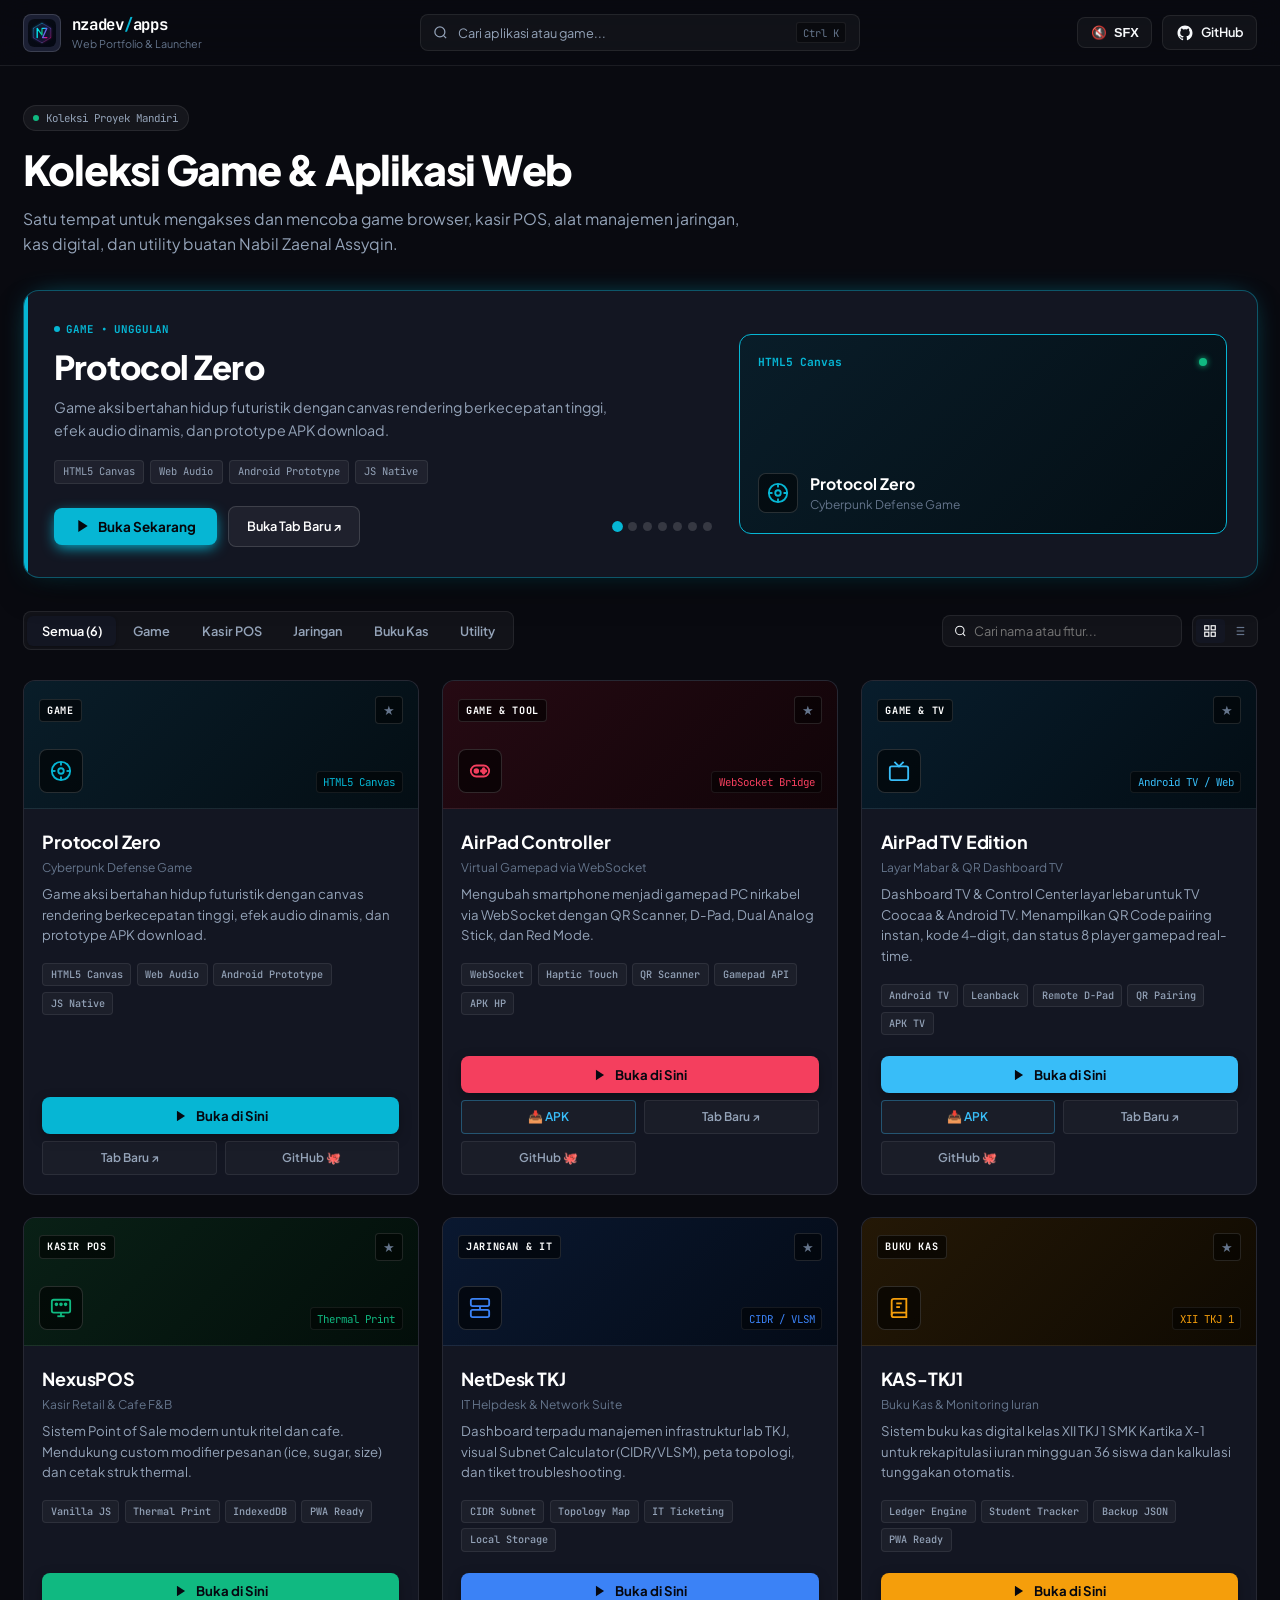
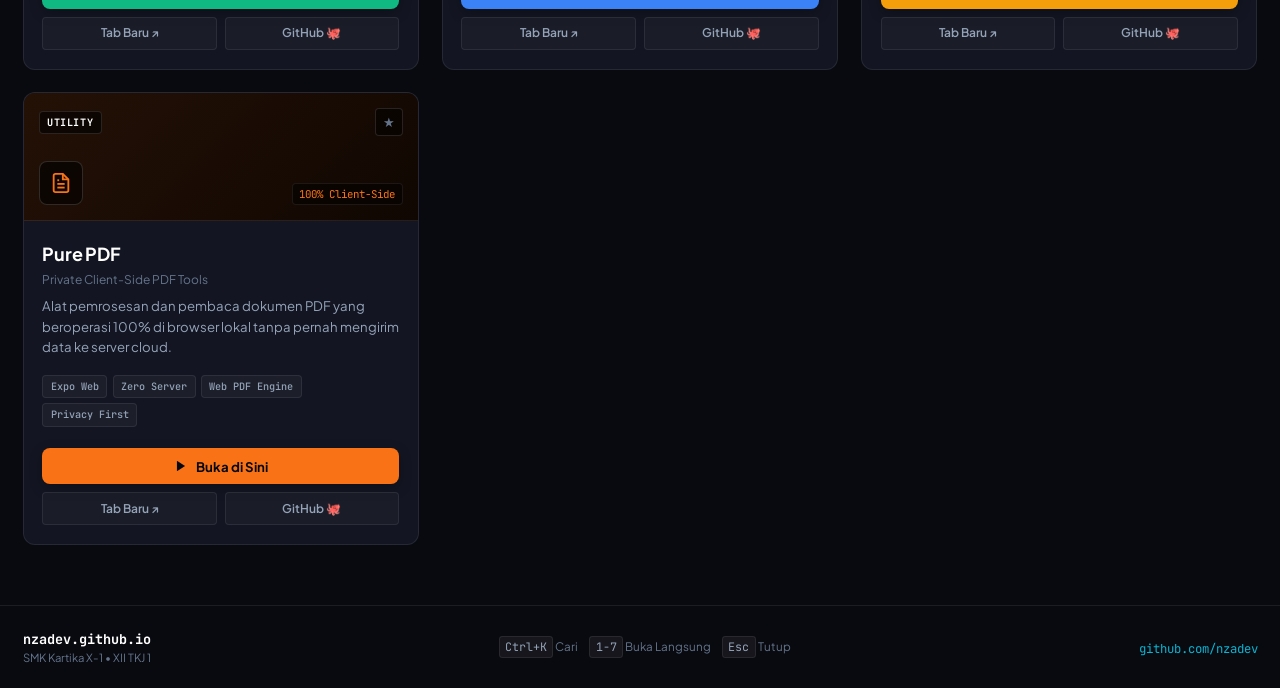
==== commit 3f0a264d: "feat: add AirPad TV Edition to portal with direct APK downloads" ====
--- a/index.html
+++ b/index.html
@@ -181,7 +181,7 @@
         </div>
         <div class="footer-center">
           <span class="footer-keys"><kbd>Ctrl+K</kbd> Cari</span>
-          <span class="footer-keys"><kbd>1-6</kbd> Buka Langsung</span>
+          <span class="footer-keys"><kbd>1-7</kbd> Buka Langsung</span>
           <span class="footer-keys"><kbd>Esc</kbd> Tutup</span>
         </div>
         <div class="footer-right">
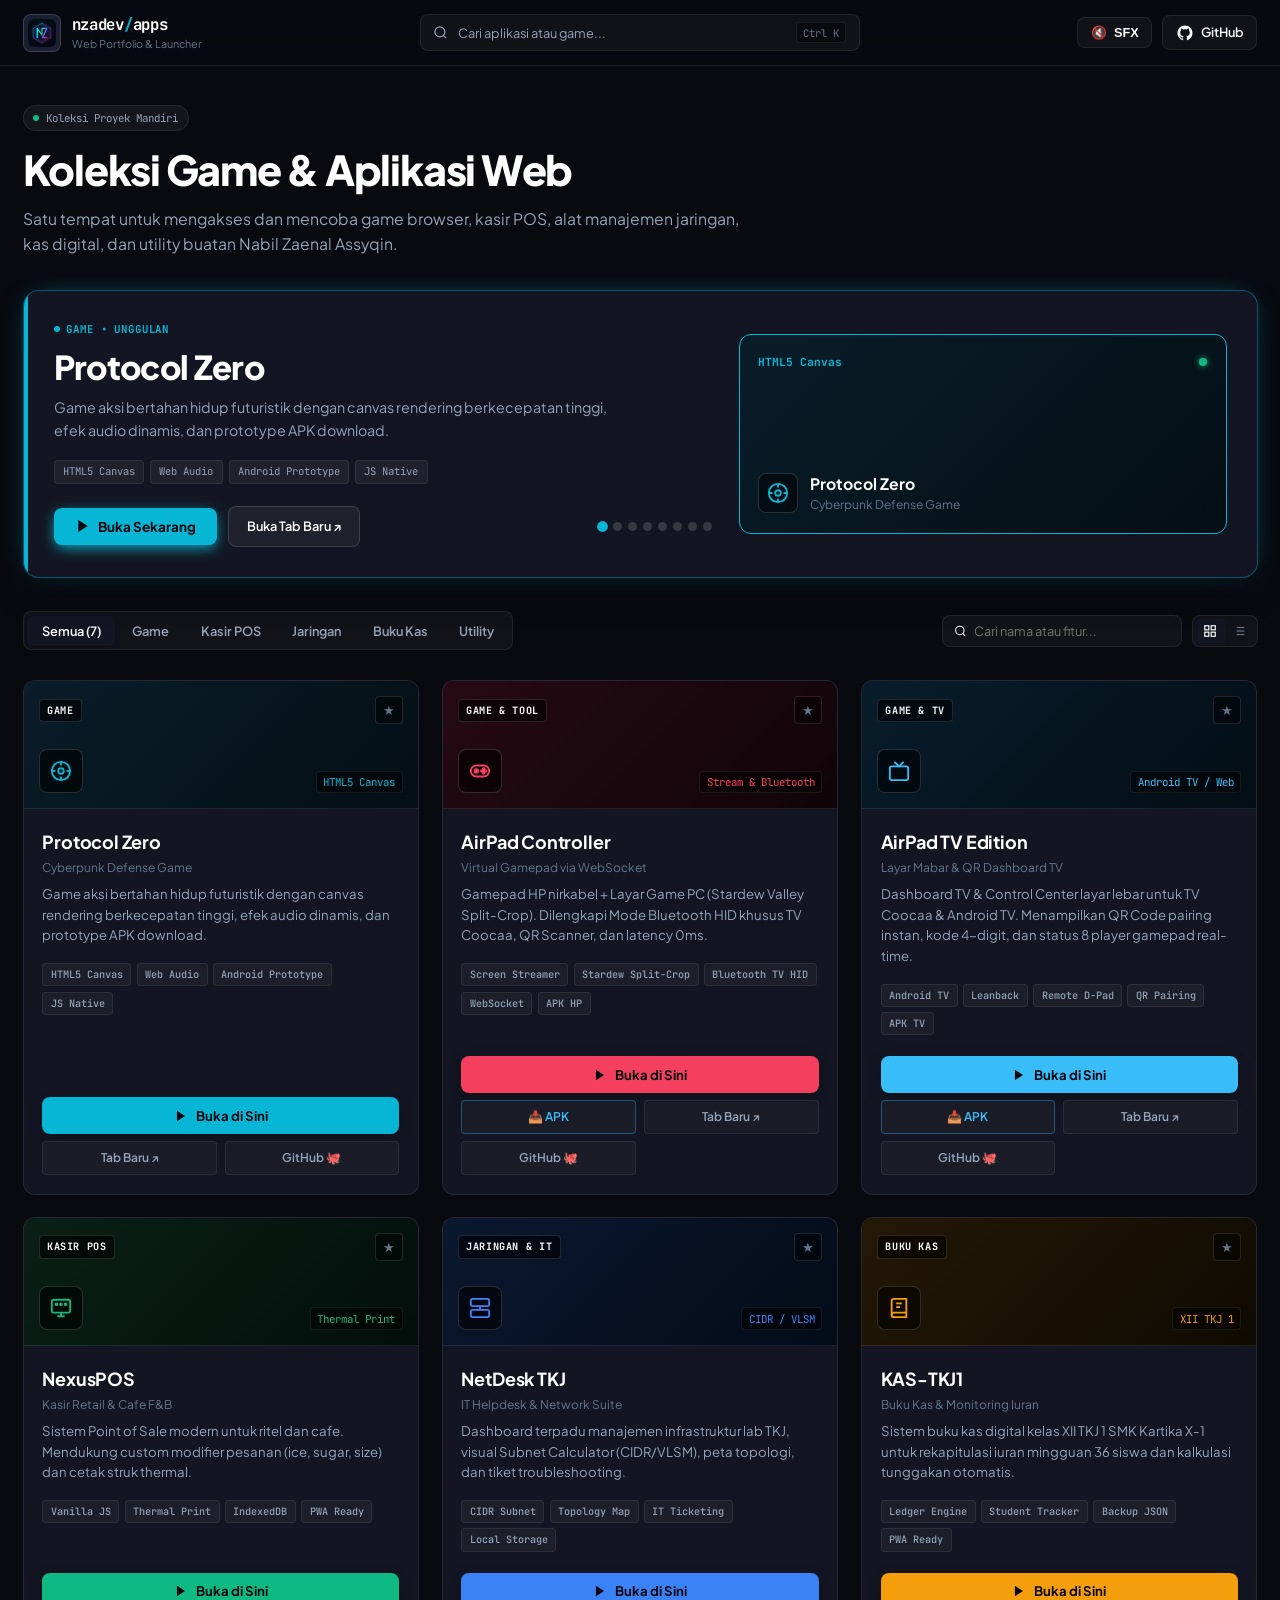
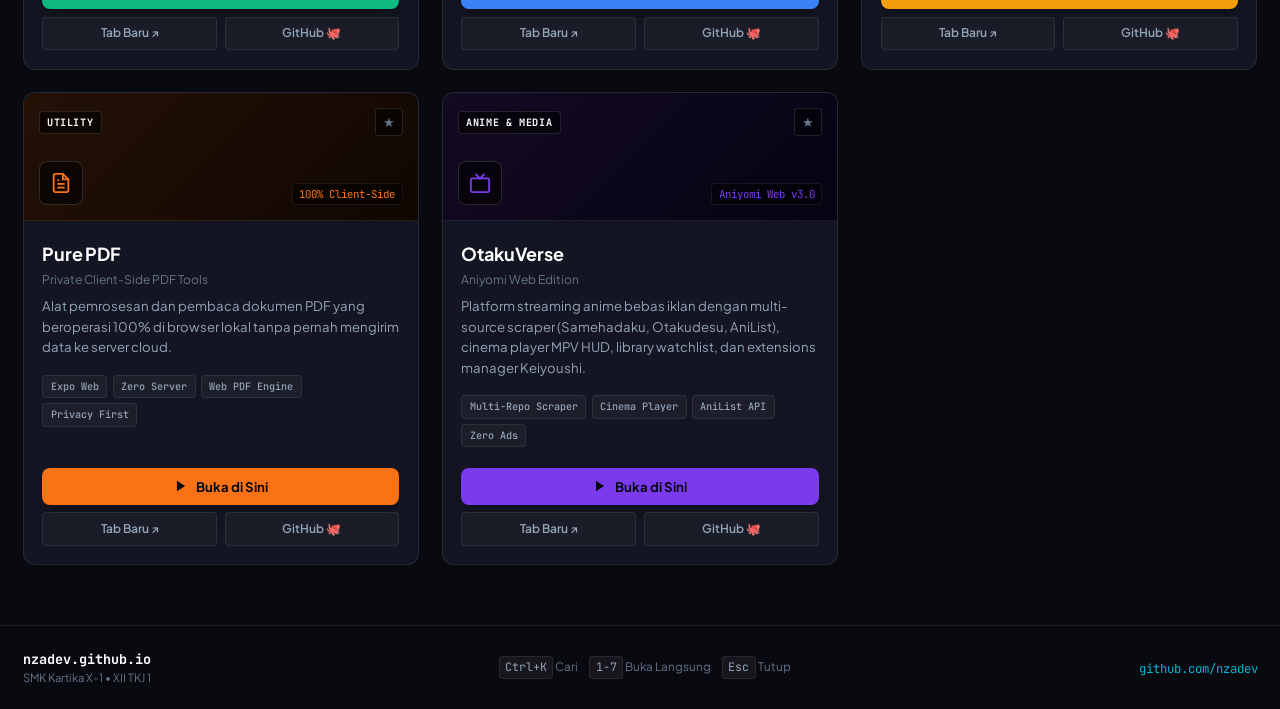
==== commit ef24850b: "feat: add OtakuVerse (Aniyomi Web v3.0) to portal catalog" ====
--- a/index.html
+++ b/index.html
@@ -120,7 +120,7 @@
 
       <section class="filter-bar">
         <div class="filter-segmented" id="filter-segmented" role="tablist" aria-label="Kategori">
-          <button type="button" class="segment-btn active" data-category="all" role="tab" aria-selected="true">Semua (6)</button>
+          <button type="button" class="segment-btn active" data-category="all" role="tab" aria-selected="true">Semua (7)</button>
           <button type="button" class="segment-btn" data-category="game" role="tab" aria-selected="false">Game</button>
           <button type="button" class="segment-btn" data-category="business" role="tab" aria-selected="false">Kasir POS</button>
           <button type="button" class="segment-btn" data-category="network" role="tab" aria-selected="false">Jaringan</button>
